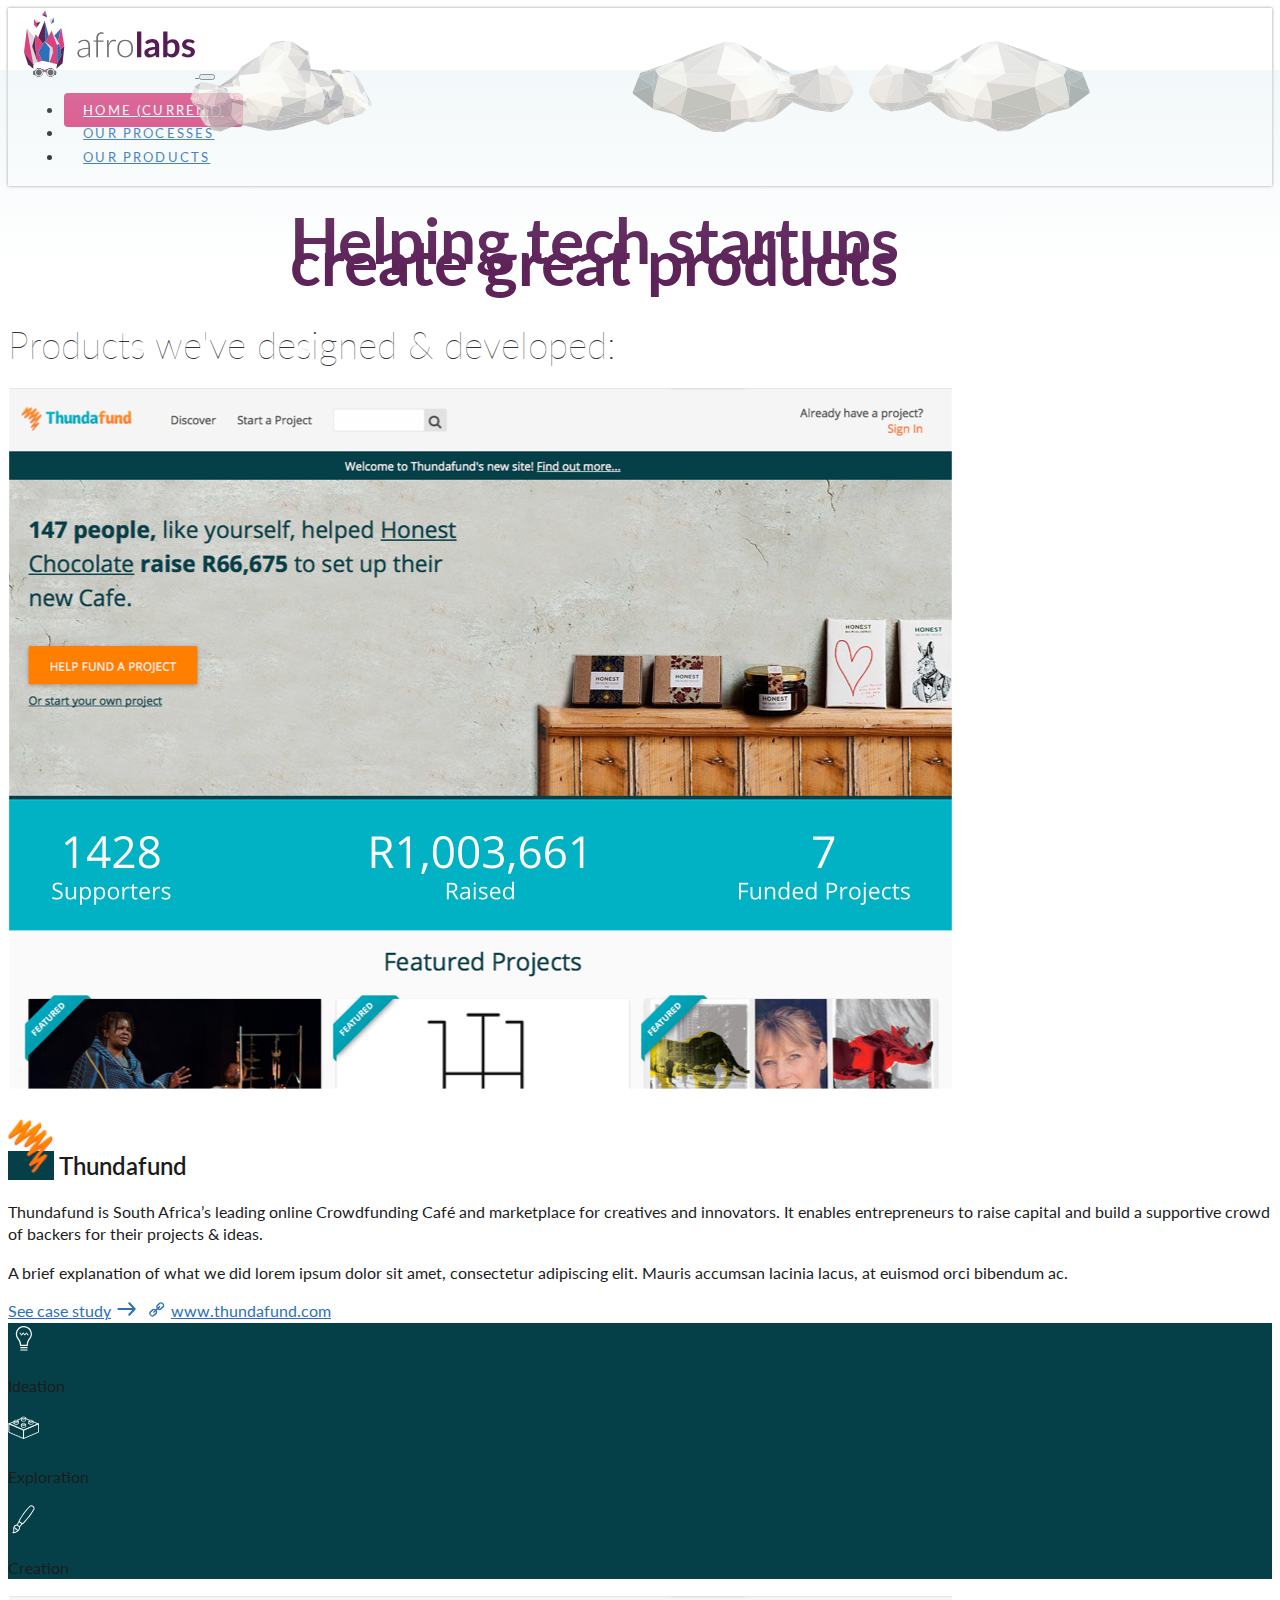
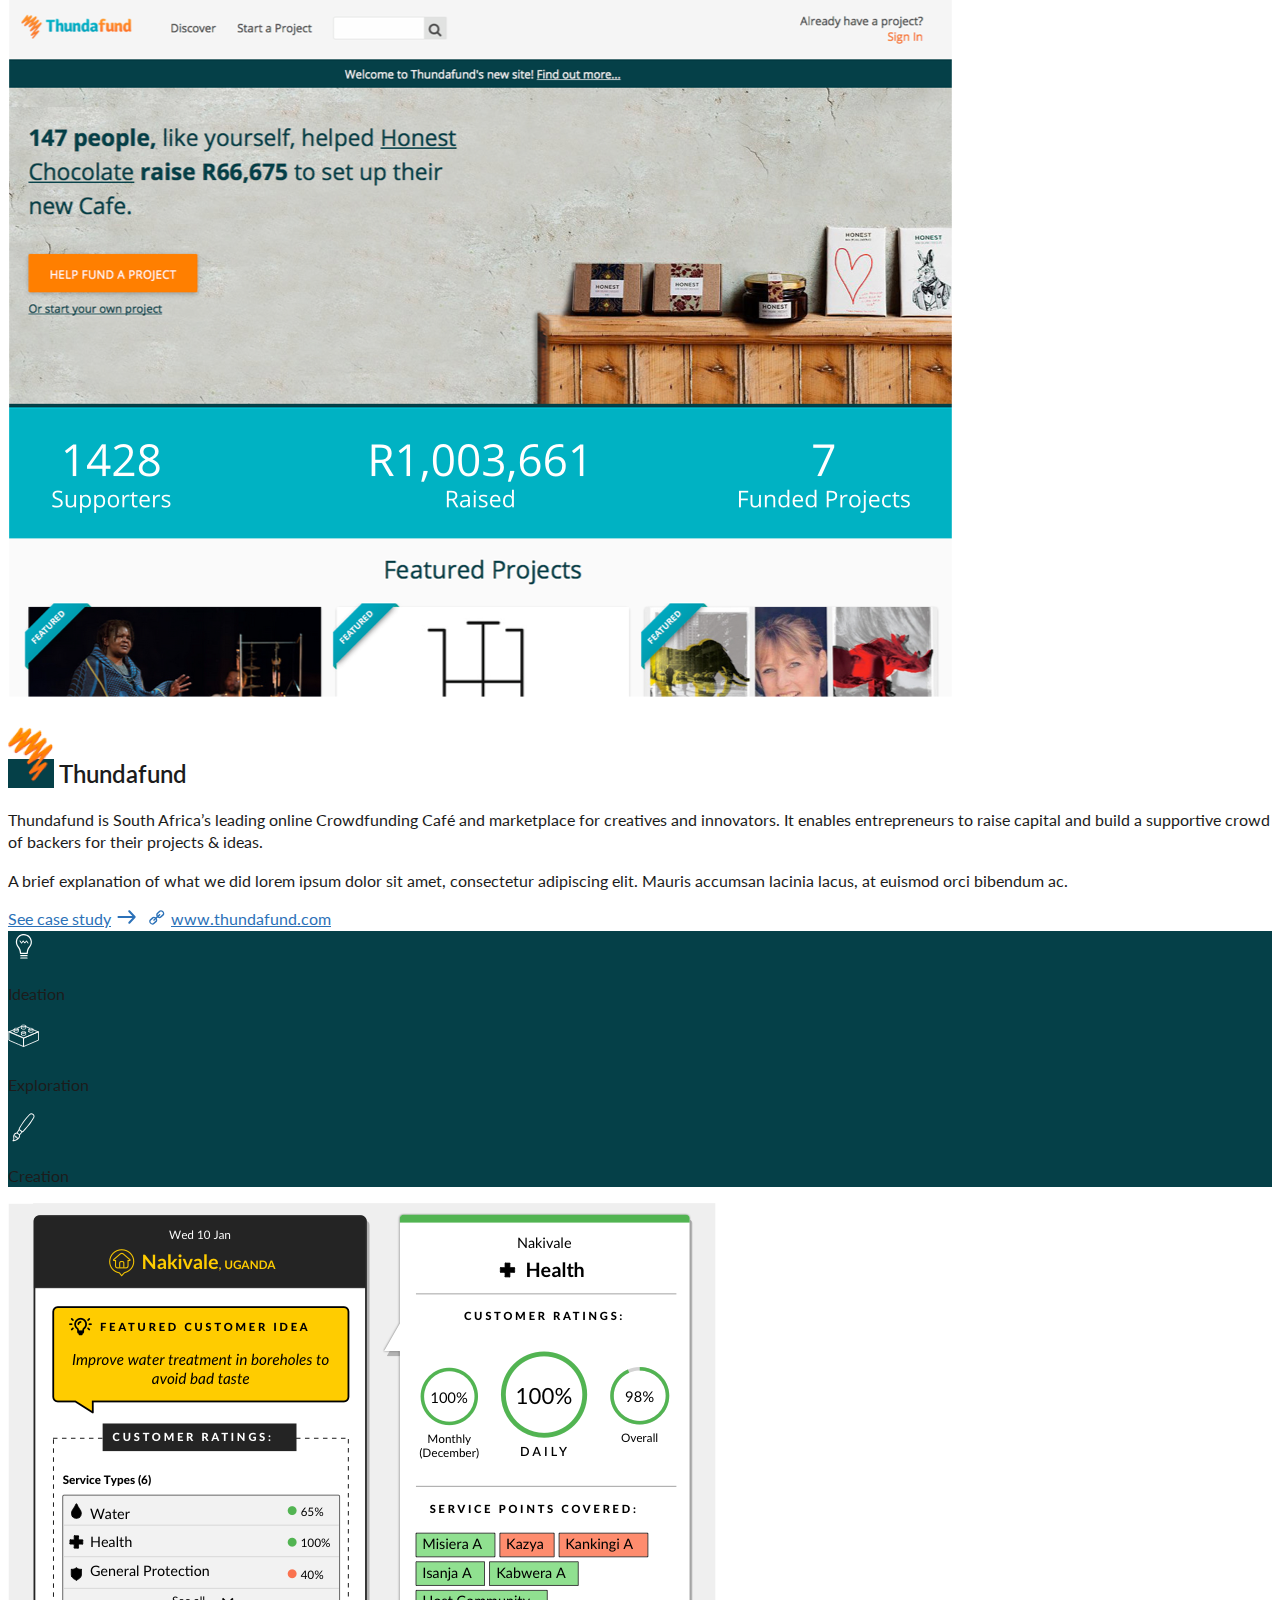
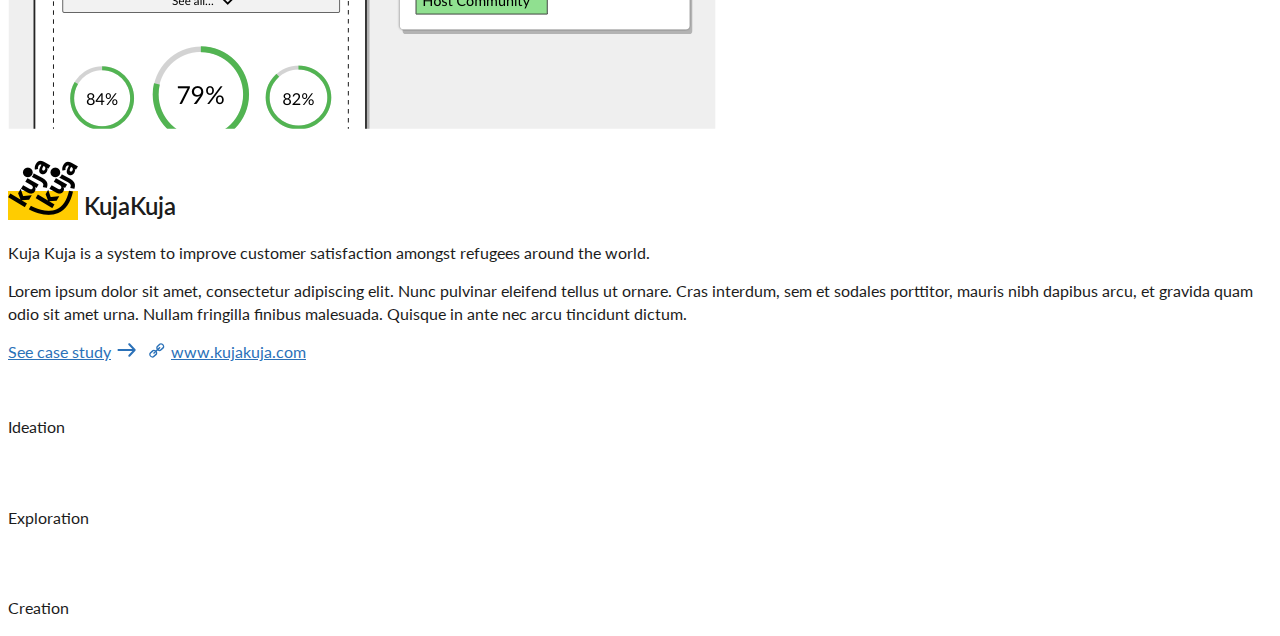
==== index.html @ 31fb71fc "A bunch of styling on the home page. Mostly setting up Product cards." ====
<!doctype html>
<html lang="en">
  <head>
    <!-- Required meta tags -->
    <meta charset="utf-8">
    <meta name="viewport" content="width=device-width, initial-scale=1, shrink-to-fit=no">
    <link rel="icon" href="favicon.ico" type="image/ico">

    <link rel="stylesheet" href="https://stackpath.bootstrapcdn.com/bootstrap/4.1.0/css/bootstrap.min.css" integrity="sha384-9gVQ4dYFwwWSjIDZnLEWnxCjeSWFphJiwGPXr1jddIhOegiu1FwO5qRGvFXOdJZ4" crossorigin="anonymous">
    <link href="https://fonts.googleapis.com/css?family=Lato:300,300i,400,400i,700,700i" rel="stylesheet">
    <link rel="stylesheet" type="text/css" href="css/core.css" />

  </head>
  <body>
    <header>
        <nav class="navbar navbar-expand-lg navbar-light">
            <a class="navbar-brand" href="#">
                <img src="images/logo.svg" alt="Afro Labs">
            </a>
            <button class="navbar-toggler" type="button" data-toggle="collapse" data-target="#navbarTogglerDemo02" aria-controls="navbarTogglerDemo02" aria-expanded="false" aria-label="Toggle navigation">
                <span class="navbar-toggler-icon"></span>
            </button>
            
            <div class="collapse navbar-collapse" id="navbarTogglerDemo02">
                <ul class="navbar-nav ml-auto">
                    <li class="nav-item active">
                        <a class="nav-link" href="#">Home <span class="sr-only">(current)</span></a>
                    </li>
                    <li class="nav-item">
                        <a class="nav-link" href="#">OUR PROCESSES</a>
                    </li>
                    <li class="nav-item">
                        <a class="nav-link" href="#">OUR PRODUCTS</a>
                    </li>                    
                </ul>
            </div>
        </nav>       
    </header>  

    <main class="h-100">
        <div class="gradient-sky">
            <div class="clouds">
                <img src="images/cloud3.svg" alt="">
                <img src="images/cloud1.svg" alt="">
                <img src="images/cloud2.svg" alt="">
            </div>
        </div>

        <div class="page-wrapper home h-100">
            <section>
                <div class="container">
                    <h1 class="text-center home-headline">Helping tech startups create great products</h1>
                    <h2 class="text-center">Products we've designed &amp; developed:</h2>
                </div>
            </section>
    
            <section class="products">
                <div class="container">
                    <div class="row">
                        <div class="col-12">
                            <div class="card card-horizontal">
                                <div class="card-header">
                                    <div class="fill">
                                        <img src="images/products/thundafund.png" alt="Thundafund">
                                    </div>
                                </div>
                                <div class="card-body">
                                    <h3 class="card-title">
                                        <span style="background-color: #054048;" class="icon d-flex align-items-center justify-content-center"><img src="images/products/thundafund-icon.png" alt=""></span>
                                        Thundafund
                                    </h3>
                                    <p class="card-text">Thundafund is South Africa’s leading online Crowdfunding Café and marketplace for creatives and innovators. It enables entrepreneurs to raise capital and build a supportive crowd of backers for their projects &amp; ideas.</p>
                                    <p>A brief explanation of what we did lorem ipsum dolor sit amet, consectetur adipiscing elit. Mauris accumsan lacinia lacus, at euismod orci bibendum ac.</p>

                                    <div class="card-footer d-flex align-self-end">
                                        <div class="card-actions d-flex justify-content-between">
                                            <a href="#">See case study<img class="right" src="images/arrow-next-blue.svg" alt=""></a>
                                            <a class="caption text-truncate" href="#"><img class="left" src="images/link-blue.svg" alt="">www.thundafund.com</a>
                                        </div>
                                        <div class="card-project-processes d-flex align-items-center justify-content-center"  style="background-color: #054048;">
                                            <div class="card-processes-item disabled">
                                                <img src="images/ideation.svg">
                                                <p class="caption">Ideation</p>
                                            </div>                                            
                                            <div class="card-processes-item">
                                                <img src="images/exploration.svg">
                                                <p class="caption">Exploration</p>
                                            </div>                                            
                                            <div class="card-processes-item">
                                                <img src="images/creation.svg">
                                                <p class="caption">Creation</p>
                                            </div>                                            
                                        </div>
                                    </div>                                    
                                </div>                               
                            </div> <!--  /card-horizontal -->
                        </div>
                    </div>
                    <div class="row">
                        <div class="col-lg-6">
                            <div class="card h-100">
                                <div class="card-header">
                                    <div class="fill">
                                        <img src="images/products/thundafund.png" alt="Thundafund">
                                    </div>
                                </div>
                                <div class="card-body">
                                    <h3 class="card-title">
                                        <span style="background-color: #054048;" class="icon d-flex align-items-center justify-content-center"><img src="images/products/thundafund-icon.png" alt=""></span>
                                        Thundafund
                                    </h3>
                                    <p class="card-text">Thundafund is South Africa’s leading online Crowdfunding Café and marketplace for creatives and innovators. It enables entrepreneurs to raise capital and build a supportive crowd of backers for their projects &amp; ideas.</p>
                                    <p>A brief explanation of what we did lorem ipsum dolor sit amet, consectetur adipiscing elit. Mauris accumsan lacinia lacus, at euismod orci bibendum ac.</p>
                                </div>
                                <div class="card-footer">
                                    <div class="card-actions d-flex justify-content-between">
                                        <a href="#">See case study<img class="right" src="images/arrow-next-blue.svg" alt=""></a>
                                        <a class="caption text-truncate" href="#"><img class="left" src="images/link-blue.svg" alt="">www.thundafund.com</a>
                                    </div>
                                    <div class="card-project-processes d-flex align-items-center justify-content-center"  style="background-color: #054048;">
                                        <div class="card-processes-item disabled">
                                            <img src="images/ideation.svg">
                                            <p class="caption">Ideation</p>
                                        </div>                                            
                                        <div class="card-processes-item">
                                            <img src="images/exploration.svg">
                                            <p class="caption">Exploration</p>
                                        </div>                                            
                                        <div class="card-processes-item">
                                            <img src="images/creation.svg">
                                            <p class="caption">Creation</p>
                                        </div>                                            
                                    </div>
                                </div>                               
                            </div>
                        </div>
        
                        <div class="col-lg-6">
                            <div class="card h-100">
                                <div class="card-header">
                                    <div class="fill">
                                        <img src="images/products/kujakuja.png" alt="KujaKuja">
                                    </div>
                                </div>
                                <div class="card-body">
                                    <h3 class="card-title">
                                        <span style="background-color: #FFCC00;" class="icon d-flex align-items-center justify-content-center"><img src="images/products/kujakuja-icon.png" alt=""></span>
                                        KujaKuja
                                    </h3>
                                    <p class="card-text">Kuja Kuja is a system to improve customer satisfaction amongst refugees around the world.</p>
                                    <p>Lorem ipsum dolor sit amet, consectetur adipiscing elit. Nunc pulvinar eleifend tellus ut ornare. Cras interdum, sem et sodales porttitor, mauris nibh dapibus arcu, et gravida quam odio sit amet urna. Nullam fringilla finibus malesuada. Quisque in ante nec arcu tincidunt dictum.</p>
                                </div>
                                <div class="card-footer">
                                    <div class="card-actions d-flex justify-content-between">
                                        <a href="#">See case study<img class="right" src="images/arrow-next-blue.svg"></a>
                                        <a class="caption text-truncate" href="#"><img class="left" src="images/link-blue.svg">www.kujakuja.com</a>
                                    </div>
                                    <div class="card-project-processes d-flex align-items-center justify-content-center">
                                        <div class="card-processes-item disabled">
                                            <img src="images/ideation.svg">
                                            <p class="caption">Ideation</p>
                                        </div>                                            
                                        <div class="card-processes-item disabled">
                                            <img src="images/exploration.svg">
                                            <p class="caption">Exploration</p>
                                        </div>                                            
                                        <div class="card-processes-item">
                                            <img src="images/creation.svg">
                                            <p class="caption">Creation</p>
                                        </div>                                            
                                    </div>
                                </div>
                            </div>
                        </div>  
                    </div>
                </div>
            </section>   
        </div> <!-- /home -->    
    </main>

    <script src="https://code.jquery.com/jquery-3.3.1.slim.min.js" integrity="sha384-q8i/X+965DzO0rT7abK41JStQIAqVgRVzpbzo5smXKp4YfRvH+8abtTE1Pi6jizo" crossorigin="anonymous"></script>
    <script src="https://cdnjs.cloudflare.com/ajax/libs/popper.js/1.14.0/umd/popper.min.js" integrity="sha384-cs/chFZiN24E4KMATLdqdvsezGxaGsi4hLGOzlXwp5UZB1LY//20VyM2taTB4QvJ" crossorigin="anonymous"></script>
    <script src="https://stackpath.bootstrapcdn.com/bootstrap/4.1.0/js/bootstrap.min.js" integrity="sha384-uefMccjFJAIv6A+rW+L4AHf99KvxDjWSu1z9VI8SKNVmz4sk7buKt/6v9KI65qnm" crossorigin="anonymous"></script>
  </body>
</html>
---- css/core.css ----
/* example of this in use: @include transition(color .3s ease); */
/* @include box-shadow(1px,1px,1px,0, #fff, true); */
body {
  font-family: Lato;
  font-weight: 400;
  font-size: 16px;
  line-height: 1.4em;
  color: #1C1C1C; }

h1 {
  color: #333333;
  font-size: 3.7em;
  font-weight: lighter; }
  h1.home-headline {
    font-weight: bold;
    font-size: 4em;
    color: #5D2359;
    margin-bottom: 3.8rem;
    max-width: 700px;
    margin-left: auto;
    margin-right: auto; }

h2 {
  color: #333333;
  font-size: 2.3em;
  font-weight: lighter; }

h3 {
  font-size: 1.5em;
  font-weight: 600; }

h4 {
  font-size: 1.25em;
  font-weight: bold; }

a {
  color: #2B71B8; }
  a.lighter-link {
    color: #40B6FF; }

.font-lightweight {
  font-weight: lighter; }

.font-bold {
  font-weight: bold; }

.btn,
a.btn,
a.btn:not([href]):not([tabindex]) {
  -webkit-border-radius: 4px;
  -moz-border-radius: 4px;
  border-radius: 4px;
  -webkit-box-shadow: 0 1px 2px 0 rgba(0, 0, 0, 0.3);
  -moz-box-shadow: 0 1px 2px 0 rgba(0, 0, 0, 0.3);
  box-shadow: 0 1px 2px 0 rgba(0, 0, 0, 0.3);
  font-size: 0.8em;
  text-transform: uppercase;
  letter-spacing: .17em;
  background-color: #DD407D;
  padding: 0.7em 1.5em;
  color: white;
  border: 0; }
  .btn:hover,
  a.btn:hover,
  a.btn:not([href]):not([tabindex]):hover {
    background-color: #D02668; }

.navbar {
  -webkit-box-shadow: 0 0 3px 0 rgba(0, 0, 0, 0.42);
  -moz-box-shadow: 0 0 3px 0 rgba(0, 0, 0, 0.42);
  box-shadow: 0 0 3px 0 rgba(0, 0, 0, 0.42);
  padding: .1rem 1rem;
  z-index: 500; }
  .navbar .navbar-nav .nav-link {
    -webkit-border-radius: 4px;
    -moz-border-radius: 4px;
    border-radius: 4px;
    font-size: 0.8em;
    text-transform: uppercase;
    letter-spacing: .17em;
    padding: 0.7em 1.5em; }
  .navbar .navbar-nav .active > .nav-link {
    background-color: #DD407D;
    color: white; }
  .navbar.navbar-light {
    background-color: white; }

.gradient-sky {
  background: rgba(209, 229, 235, 0.28);
  background: -webkit-linear-gradient(top, rgba(209, 229, 235, 0.28) 0%, rgba(255, 255, 255, 0) 100%);
  background: linear-gradient(to bottom, rgba(209, 229, 235, 0.28) 0%, rgba(255, 255, 255, 0) 100%);
  height: 200px;
  position: absolute;
  z-index: 1;
  left: 0;
  right: 0;
  top: 70px;
  text-align: center; }
  .gradient-sky .clouds {
    margin-top: -30px; }
    .gradient-sky .clouds img:first-of-type {
      opacity: 0.8;
      -ms-filter: "progid:DXImageTransform.Microsoft.Alpha(Opacity=80)";
      filter: alpha(opacity=80);
      margin-right: 20%; }
    .gradient-sky .clouds img:nth-of-type(2) {
      margin-top: -45px;
      margin-right: 10px; }
  .gradient-sky ~ main {
    padding-top: 100px; }

/* Bootstrap breakpoints:
@include media-breakpoint-up(xs) { ... }
@include media-breakpoint-up(sm) { ... }
@include media-breakpoint-up(md) { ... }
@include media-breakpoint-up(lg) { ... }
@include media-breakpoint-up(xl) { ... }

// Example usage:
@include media-breakpoint-up(sm) {
  .some-class {
    display: block;
  }
} */

/*# sourceMappingURL=core.css.map */
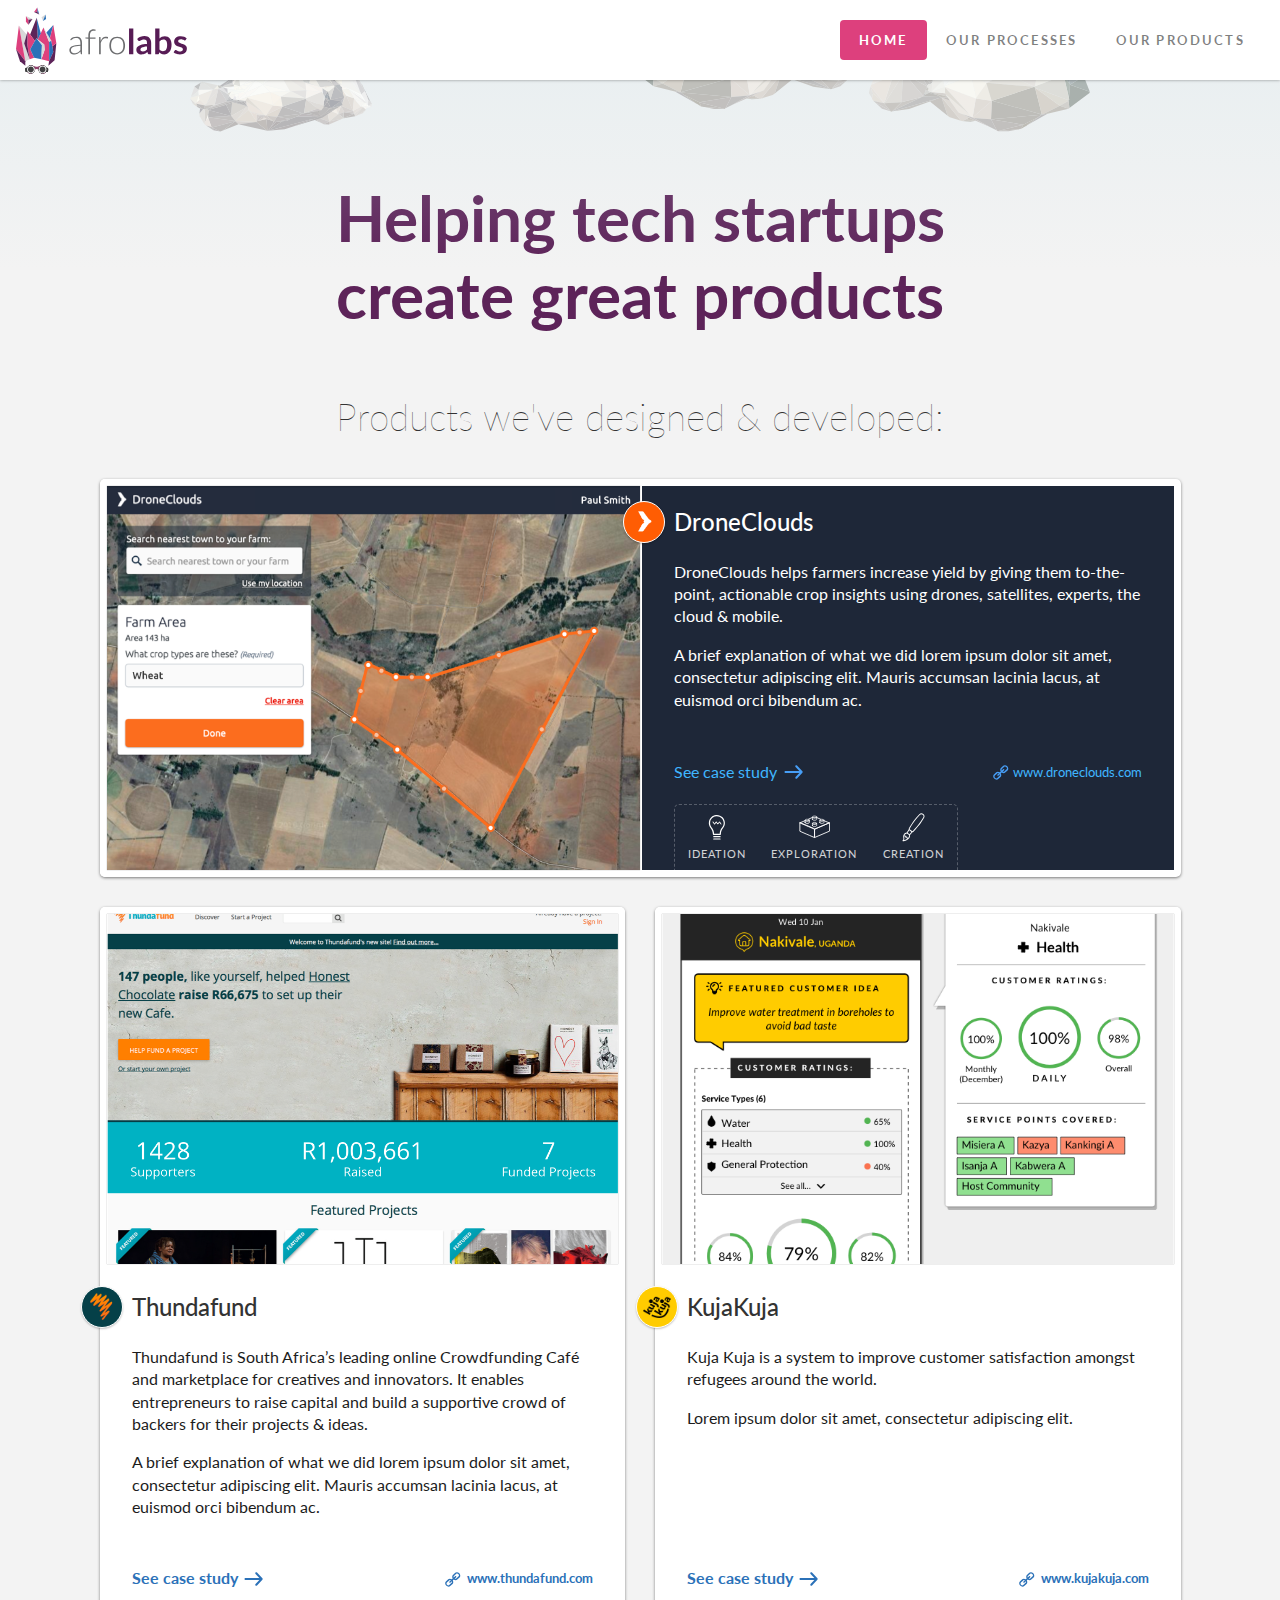
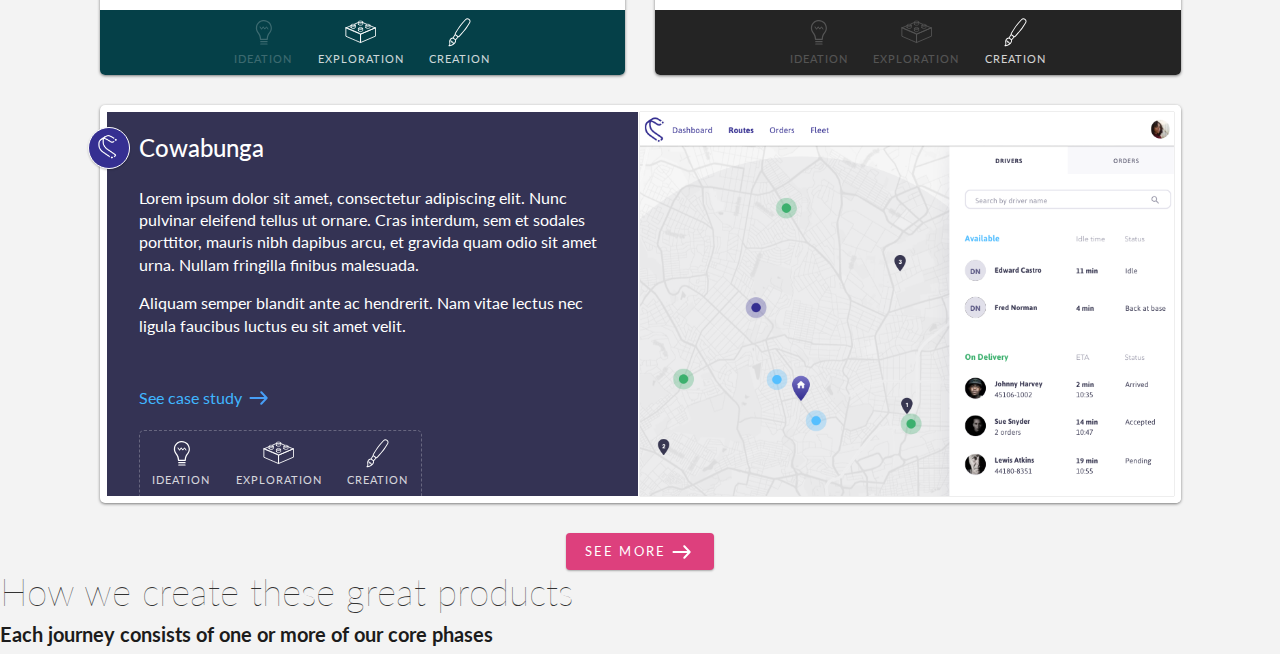
==== commit 1d355a57: "got product cards looking kiff" ====
--- a/index.html
+++ b/index.html
@@ -37,7 +37,7 @@
         </nav>       
     </header>  
 
-    <main class="h-100">
+    <main>
         <div class="gradient-sky">
             <div class="clouds">
                 <img src="images/cloud3.svg" alt="">
@@ -46,7 +46,7 @@
             </div>
         </div>
 
-        <div class="page-wrapper home h-100">
+        <div class="page-wrapper home">
             <section>
                 <div class="container">
                     <h1 class="text-center home-headline">Helping tech startups create great products</h1>
@@ -61,6 +61,50 @@
                             <div class="card card-horizontal">
                                 <div class="card-header">
                                     <div class="fill">
+                                        <img src="images/products/droneclouds.png" alt="Drone Clouds">
+                                    </div>
+                                </div>
+                                <div class="card-body" style="background-color: #1E2738">
+                                    <div class="top-bit">
+                                        <h3 class="card-title" style="color: white">
+                                            <span style="background-color: #FF5D03" class="icon d-flex align-items-center justify-content-center"><img src="images/products/droneclouds-icon.png" alt=""></span>
+                                            DroneClouds
+                                        </h3>
+                                        <div class="card-text" style="color: white">
+                                            <p>DroneClouds helps farmers increase yield by giving them to-the-point, actionable crop insights using drones, satellites, experts, the cloud &amp; mobile.</p>
+                                            <p>A brief explanation of what we did lorem ipsum dolor sit amet, consectetur adipiscing elit. Mauris accumsan lacinia lacus, at euismod orci bibendum ac.</p>  
+                                        </div> 
+                                    </div>
+
+                                    <div class="card-footer">
+                                        <div class="card-actions d-flex justify-content-between">
+                                            <a href="#" class="lighter-link case-study-link">See case study</a>
+                                            <a class="caption text-truncate lighter-link project-link" href="#">www.droneclouds.com</a>
+                                        </div>
+                                        <div class="card-project-processes d-inline-flex align-items-center">
+                                            <div class="card-processes-item">
+                                                <img src="images/ideation.svg">
+                                                <p class="caption">Ideation</p>
+                                            </div>                                            
+                                            <div class="card-processes-item">
+                                                <img src="images/exploration.svg">
+                                                <p class="caption">Exploration</p>
+                                            </div>                                            
+                                            <div class="card-processes-item">
+                                                <img src="images/creation.svg">
+                                                <p class="caption">Creation</p>
+                                            </div>                                            
+                                        </div>
+                                    </div>                                    
+                                </div>                               
+                            </div> <!--  /card-horizontal -->
+                        </div>
+                    </div>
+                    <div class="row">
+                        <div class="col-lg-6">
+                            <div class="card h-100">
+                                <div class="card-header">
+                                    <div class="fill">
                                         <img src="images/products/thundafund.png" alt="Thundafund">
                                     </div>
                                 </div>
@@ -69,48 +113,10 @@
                                         <span style="background-color: #054048;" class="icon d-flex align-items-center justify-content-center"><img src="images/products/thundafund-icon.png" alt=""></span>
                                         Thundafund
                                     </h3>
-                                    <p class="card-text">Thundafund is South Africa’s leading online Crowdfunding Café and marketplace for creatives and innovators. It enables entrepreneurs to raise capital and build a supportive crowd of backers for their projects &amp; ideas.</p>
-                                    <p>A brief explanation of what we did lorem ipsum dolor sit amet, consectetur adipiscing elit. Mauris accumsan lacinia lacus, at euismod orci bibendum ac.</p>
-
-                                    <div class="card-footer d-flex align-self-end">
-                                        <div class="card-actions d-flex justify-content-between">
-                                            <a href="#">See case study<img class="right" src="images/arrow-next-blue.svg" alt=""></a>
-                                            <a class="caption text-truncate" href="#"><img class="left" src="images/link-blue.svg" alt="">www.thundafund.com</a>
-                                        </div>
-                                        <div class="card-project-processes d-flex align-items-center justify-content-center"  style="background-color: #054048;">
-                                            <div class="card-processes-item disabled">
-                                                <img src="images/ideation.svg">
-                                                <p class="caption">Ideation</p>
-                                            </div>                                            
-                                            <div class="card-processes-item">
-                                                <img src="images/exploration.svg">
-                                                <p class="caption">Exploration</p>
-                                            </div>                                            
-                                            <div class="card-processes-item">
-                                                <img src="images/creation.svg">
-                                                <p class="caption">Creation</p>
-                                            </div>                                            
-                                        </div>
-                                    </div>                                    
-                                </div>                               
-                            </div> <!--  /card-horizontal -->
-                        </div>
-                    </div>
-                    <div class="row">
-                        <div class="col-lg-6">
-                            <div class="card h-100">
-                                <div class="card-header">
-                                    <div class="fill">
-                                        <img src="images/products/thundafund.png" alt="Thundafund">
-                                    </div>
-                                </div>
-                                <div class="card-body">
-                                    <h3 class="card-title">
-                                        <span style="background-color: #054048;" class="icon d-flex align-items-center justify-content-center"><img src="images/products/thundafund-icon.png" alt=""></span>
-                                        Thundafund
-                                    </h3>
-                                    <p class="card-text">Thundafund is South Africa’s leading online Crowdfunding Café and marketplace for creatives and innovators. It enables entrepreneurs to raise capital and build a supportive crowd of backers for their projects &amp; ideas.</p>
-                                    <p>A brief explanation of what we did lorem ipsum dolor sit amet, consectetur adipiscing elit. Mauris accumsan lacinia lacus, at euismod orci bibendum ac.</p>
+                                    <div class="card-text">
+                                        <p>Thundafund is South Africa’s leading online Crowdfunding Café and marketplace for creatives and innovators. It enables entrepreneurs to raise capital and build a supportive crowd of backers for their projects &amp; ideas.</p>
+                                        <p>A brief explanation of what we did lorem ipsum dolor sit amet, consectetur adipiscing elit. Mauris accumsan lacinia lacus, at euismod orci bibendum ac.</p>                                        
+                                    </div>
                                 </div>
                                 <div class="card-footer">
                                     <div class="card-actions d-flex justify-content-between">
@@ -147,8 +153,10 @@
                                         <span style="background-color: #FFCC00;" class="icon d-flex align-items-center justify-content-center"><img src="images/products/kujakuja-icon.png" alt=""></span>
                                         KujaKuja
                                     </h3>
-                                    <p class="card-text">Kuja Kuja is a system to improve customer satisfaction amongst refugees around the world.</p>
-                                    <p>Lorem ipsum dolor sit amet, consectetur adipiscing elit. Nunc pulvinar eleifend tellus ut ornare. Cras interdum, sem et sodales porttitor, mauris nibh dapibus arcu, et gravida quam odio sit amet urna. Nullam fringilla finibus malesuada. Quisque in ante nec arcu tincidunt dictum.</p>
+                                    <div class="card-text">
+                                        <p>Kuja Kuja is a system to improve customer satisfaction amongst refugees around the world.</p>
+                                        <p>Lorem ipsum dolor sit amet, consectetur adipiscing elit. </p>
+                                    </div>
                                 </div>
                                 <div class="card-footer">
                                     <div class="card-actions d-flex justify-content-between">
@@ -173,8 +181,65 @@
                             </div>
                         </div>  
                     </div>
+
+                    <div class="row">
+                        <div class="col-12">
+                            <div class="card card-horizontal card-horizontal-reverse">
+                                <div class="card-header">
+                                    <div class="fill">
+                                        <img src="images/products/cowabunga.png" alt="Cowabunga">
+                                    </div>
+                                </div>
+                                <div class="card-body" style="background-color: #343354">
+                                    <div class="top-bit">
+                                        <h3 class="card-title" style="color: white">
+                                            <span style="background-color: #352F91" class="icon d-flex align-items-center justify-content-center"><img src="images/products/cowabunga-icon.png" alt=""></span>
+                                            Cowabunga
+                                        </h3>
+                                        <div class="card-text" style="color: white">
+                                            <p>Lorem ipsum dolor sit amet, consectetur adipiscing elit. Nunc pulvinar eleifend tellus ut ornare. Cras interdum, sem et sodales porttitor, mauris nibh dapibus arcu, et gravida quam odio sit amet urna. Nullam fringilla finibus malesuada.</p>
+                                            <p>Aliquam semper blandit ante ac hendrerit. Nam vitae lectus nec ligula faucibus luctus eu sit amet velit.</p>  
+                                        </div> 
+                                    </div>
+
+                                    <div class="card-footer">
+                                        <div class="card-actions d-flex justify-content-between">
+                                            <a href="#" class="lighter-link case-study-link">See case study</a>
+                                        </div>
+                                        <div class="card-project-processes d-inline-flex align-items-center">
+                                            <div class="card-processes-item">
+                                                <img src="images/ideation.svg">
+                                                <p class="caption">Ideation</p>
+                                            </div>                                            
+                                            <div class="card-processes-item">
+                                                <img src="images/exploration.svg">
+                                                <p class="caption">Exploration</p>
+                                            </div>                                            
+                                            <div class="card-processes-item">
+                                                <img src="images/creation.svg">
+                                                <p class="caption">Creation</p>
+                                            </div>                                            
+                                        </div>
+                                    </div>                                    
+                                </div>                               
+                            </div> <!--  /card-horizontal -->
+                        </div>
+                    </div>
+
+                    <div class="d-flex justify-content-center">
+                        <a class="btn" href="">See more<img src="images/arrow-next-white.svg" alt=""></a>
+                    </div>
                 </div>
-            </section>   
+            </section>  
+            
+            <section>
+                <h2>How we create these great products</h2>
+                <h4>Each journey consists of one or more of our core phases</h4>
+                
+                <div class="card-group">
+                    <div class="card"></div>
+                </div>
+            </section>
         </div> <!-- /home -->    
     </main>
 
--- a/css/core.css
+++ b/css/core.css
@@ -1,11 +1,6752 @@
+/* Shouldn't need Bootstrap import once Bootstrap has been installed
+properly with a package manager. Please also remove cdns from index
+page once installed. */
+/*!
+ * Bootstrap v4.1.0 (https://getbootstrap.com/)
+ * Copyright 2011-2018 The Bootstrap Authors
+ * Copyright 2011-2018 Twitter, Inc.
+ * Licensed under MIT (https://github.com/twbs/bootstrap/blob/master/LICENSE)
+ */
+:root {
+  --blue: #007bff;
+  --indigo: #6610f2;
+  --purple: #6f42c1;
+  --pink: #e83e8c;
+  --red: #dc3545;
+  --orange: #fd7e14;
+  --yellow: #ffc107;
+  --green: #28a745;
+  --teal: #20c997;
+  --cyan: #17a2b8;
+  --white: #fff;
+  --gray: #6c757d;
+  --gray-dark: #343a40;
+  --primary: #007bff;
+  --secondary: #6c757d;
+  --success: #28a745;
+  --info: #17a2b8;
+  --warning: #ffc107;
+  --danger: #dc3545;
+  --light: #f8f9fa;
+  --dark: #343a40;
+  --breakpoint-xs: 0;
+  --breakpoint-sm: 576px;
+  --breakpoint-md: 768px;
+  --breakpoint-lg: 992px;
+  --breakpoint-xl: 1200px;
+  --font-family-sans-serif: -apple-system, BlinkMacSystemFont, "Segoe UI", Roboto, "Helvetica Neue", Arial, sans-serif, "Apple Color Emoji", "Segoe UI Emoji", "Segoe UI Symbol";
+  --font-family-monospace: SFMono-Regular, Menlo, Monaco, Consolas, "Liberation Mono", "Courier New", monospace; }
+
+*,
+*::before,
+*::after {
+  box-sizing: border-box; }
+
+html {
+  font-family: sans-serif;
+  line-height: 1.15;
+  -webkit-text-size-adjust: 100%;
+  -ms-text-size-adjust: 100%;
+  -ms-overflow-style: scrollbar;
+  -webkit-tap-highlight-color: rgba(0, 0, 0, 0); }
+
+@-ms-viewport {
+  width: device-width; }
+article, aside, dialog, figcaption, figure, footer, header, hgroup, main, nav, section {
+  display: block; }
+
+body {
+  margin: 0;
+  font-family: -apple-system, BlinkMacSystemFont, "Segoe UI", Roboto, "Helvetica Neue", Arial, sans-serif, "Apple Color Emoji", "Segoe UI Emoji", "Segoe UI Symbol";
+  font-size: 1rem;
+  font-weight: 400;
+  line-height: 1.5;
+  color: #212529;
+  text-align: left;
+  background-color: #fff; }
+
+[tabindex="-1"]:focus {
+  outline: 0 !important; }
+
+hr {
+  box-sizing: content-box;
+  height: 0;
+  overflow: visible; }
+
+h1, h2, h3, h4, h5, h6 {
+  margin-top: 0;
+  margin-bottom: 0.5rem; }
+
+p {
+  margin-top: 0;
+  margin-bottom: 1rem; }
+
+abbr[title],
+abbr[data-original-title] {
+  text-decoration: underline;
+  text-decoration: underline dotted;
+  cursor: help;
+  border-bottom: 0; }
+
+address {
+  margin-bottom: 1rem;
+  font-style: normal;
+  line-height: inherit; }
+
+ol,
+ul,
+dl {
+  margin-top: 0;
+  margin-bottom: 1rem; }
+
+ol ol,
+ul ul,
+ol ul,
+ul ol {
+  margin-bottom: 0; }
+
+dt {
+  font-weight: 700; }
+
+dd {
+  margin-bottom: .5rem;
+  margin-left: 0; }
+
+blockquote {
+  margin: 0 0 1rem; }
+
+dfn {
+  font-style: italic; }
+
+b,
+strong {
+  font-weight: bolder; }
+
+small {
+  font-size: 80%; }
+
+sub,
+sup {
+  position: relative;
+  font-size: 75%;
+  line-height: 0;
+  vertical-align: baseline; }
+
+sub {
+  bottom: -.25em; }
+
+sup {
+  top: -.5em; }
+
+a {
+  color: #007bff;
+  text-decoration: none;
+  background-color: transparent;
+  -webkit-text-decoration-skip: objects; }
+  a:hover {
+    color: #0056b3;
+    text-decoration: underline; }
+
+a:not([href]):not([tabindex]) {
+  color: inherit;
+  text-decoration: none; }
+  a:not([href]):not([tabindex]):hover, a:not([href]):not([tabindex]):focus {
+    color: inherit;
+    text-decoration: none; }
+  a:not([href]):not([tabindex]):focus {
+    outline: 0; }
+
+pre,
+code,
+kbd,
+samp {
+  font-family: monospace, monospace;
+  font-size: 1em; }
+
+pre {
+  margin-top: 0;
+  margin-bottom: 1rem;
+  overflow: auto;
+  -ms-overflow-style: scrollbar; }
+
+figure {
+  margin: 0 0 1rem; }
+
+img {
+  vertical-align: middle;
+  border-style: none; }
+
+svg:not(:root) {
+  overflow: hidden; }
+
+table {
+  border-collapse: collapse; }
+
+caption {
+  padding-top: 0.75rem;
+  padding-bottom: 0.75rem;
+  color: #6c757d;
+  text-align: left;
+  caption-side: bottom; }
+
+th {
+  text-align: inherit; }
+
+label {
+  display: inline-block;
+  margin-bottom: 0.5rem; }
+
+button {
+  border-radius: 0; }
+
+button:focus {
+  outline: 1px dotted;
+  outline: 5px auto -webkit-focus-ring-color; }
+
+input,
+button,
+select,
+optgroup,
+textarea {
+  margin: 0;
+  font-family: inherit;
+  font-size: inherit;
+  line-height: inherit; }
+
+button,
+input {
+  overflow: visible; }
+
+button,
+select {
+  text-transform: none; }
+
+button,
+html [type="button"],
+[type="reset"],
+[type="submit"] {
+  -webkit-appearance: button; }
+
+button::-moz-focus-inner,
+[type="button"]::-moz-focus-inner,
+[type="reset"]::-moz-focus-inner,
+[type="submit"]::-moz-focus-inner {
+  padding: 0;
+  border-style: none; }
+
+input[type="radio"],
+input[type="checkbox"] {
+  box-sizing: border-box;
+  padding: 0; }
+
+input[type="date"],
+input[type="time"],
+input[type="datetime-local"],
+input[type="month"] {
+  -webkit-appearance: listbox; }
+
+textarea {
+  overflow: auto;
+  resize: vertical; }
+
+fieldset {
+  min-width: 0;
+  padding: 0;
+  margin: 0;
+  border: 0; }
+
+legend {
+  display: block;
+  width: 100%;
+  max-width: 100%;
+  padding: 0;
+  margin-bottom: .5rem;
+  font-size: 1.5rem;
+  line-height: inherit;
+  color: inherit;
+  white-space: normal; }
+
+progress {
+  vertical-align: baseline; }
+
+[type="number"]::-webkit-inner-spin-button,
+[type="number"]::-webkit-outer-spin-button {
+  height: auto; }
+
+[type="search"] {
+  outline-offset: -2px;
+  -webkit-appearance: none; }
+
+[type="search"]::-webkit-search-cancel-button,
+[type="search"]::-webkit-search-decoration {
+  -webkit-appearance: none; }
+
+::-webkit-file-upload-button {
+  font: inherit;
+  -webkit-appearance: button; }
+
+output {
+  display: inline-block; }
+
+summary {
+  display: list-item;
+  cursor: pointer; }
+
+template {
+  display: none; }
+
+[hidden] {
+  display: none !important; }
+
+h1, h2, h3, h4, h5, h6,
+.h1, .h2, .h3, .h4, .h5, .h6 {
+  margin-bottom: 0.5rem;
+  font-family: inherit;
+  font-weight: 500;
+  line-height: 1.2;
+  color: inherit; }
+
+h1, .h1 {
+  font-size: 2.5rem; }
+
+h2, .h2 {
+  font-size: 2rem; }
+
+h3, .h3 {
+  font-size: 1.75rem; }
+
+h4, .h4 {
+  font-size: 1.5rem; }
+
+h5, .h5 {
+  font-size: 1.25rem; }
+
+h6, .h6 {
+  font-size: 1rem; }
+
+.lead {
+  font-size: 1.25rem;
+  font-weight: 300; }
+
+.display-1 {
+  font-size: 6rem;
+  font-weight: 300;
+  line-height: 1.2; }
+
+.display-2 {
+  font-size: 5.5rem;
+  font-weight: 300;
+  line-height: 1.2; }
+
+.display-3 {
+  font-size: 4.5rem;
+  font-weight: 300;
+  line-height: 1.2; }
+
+.display-4 {
+  font-size: 3.5rem;
+  font-weight: 300;
+  line-height: 1.2; }
+
+hr {
+  margin-top: 1rem;
+  margin-bottom: 1rem;
+  border: 0;
+  border-top: 1px solid rgba(0, 0, 0, 0.1); }
+
+small,
+.small {
+  font-size: 80%;
+  font-weight: 400; }
+
+mark,
+.mark {
+  padding: 0.2em;
+  background-color: #fcf8e3; }
+
+.list-unstyled {
+  padding-left: 0;
+  list-style: none; }
+
+.list-inline {
+  padding-left: 0;
+  list-style: none; }
+
+.list-inline-item {
+  display: inline-block; }
+  .list-inline-item:not(:last-child) {
+    margin-right: 0.5rem; }
+
+.initialism {
+  font-size: 90%;
+  text-transform: uppercase; }
+
+.blockquote {
+  margin-bottom: 1rem;
+  font-size: 1.25rem; }
+
+.blockquote-footer {
+  display: block;
+  font-size: 80%;
+  color: #6c757d; }
+  .blockquote-footer::before {
+    content: "\2014 \00A0"; }
+
+.img-fluid {
+  max-width: 100%;
+  height: auto; }
+
+.img-thumbnail {
+  padding: 0.25rem;
+  background-color: #fff;
+  border: 1px solid #dee2e6;
+  border-radius: 0.25rem;
+  max-width: 100%;
+  height: auto; }
+
+.figure {
+  display: inline-block; }
+
+.figure-img {
+  margin-bottom: 0.5rem;
+  line-height: 1; }
+
+.figure-caption {
+  font-size: 90%;
+  color: #6c757d; }
+
+code,
+kbd,
+pre,
+samp {
+  font-family: SFMono-Regular, Menlo, Monaco, Consolas, "Liberation Mono", "Courier New", monospace; }
+
+code {
+  font-size: 87.5%;
+  color: #e83e8c;
+  word-break: break-word; }
+  a > code {
+    color: inherit; }
+
+kbd {
+  padding: 0.2rem 0.4rem;
+  font-size: 87.5%;
+  color: #fff;
+  background-color: #212529;
+  border-radius: 0.2rem; }
+  kbd kbd {
+    padding: 0;
+    font-size: 100%;
+    font-weight: 700; }
+
+pre {
+  display: block;
+  font-size: 87.5%;
+  color: #212529; }
+  pre code {
+    font-size: inherit;
+    color: inherit;
+    word-break: normal; }
+
+.pre-scrollable {
+  max-height: 340px;
+  overflow-y: scroll; }
+
+.container {
+  width: 100%;
+  padding-right: 15px;
+  padding-left: 15px;
+  margin-right: auto;
+  margin-left: auto; }
+  @media (min-width: 576px) {
+    .container {
+      max-width: 540px; } }
+  @media (min-width: 768px) {
+    .container {
+      max-width: 720px; } }
+  @media (min-width: 992px) {
+    .container {
+      max-width: 960px; } }
+  @media (min-width: 1200px) {
+    .container {
+      max-width: 1140px; } }
+
+.container-fluid {
+  width: 100%;
+  padding-right: 15px;
+  padding-left: 15px;
+  margin-right: auto;
+  margin-left: auto; }
+
+.row {
+  display: flex;
+  flex-wrap: wrap;
+  margin-right: -15px;
+  margin-left: -15px; }
+
+.no-gutters {
+  margin-right: 0;
+  margin-left: 0; }
+  .no-gutters > .col,
+  .no-gutters > [class*="col-"] {
+    padding-right: 0;
+    padding-left: 0; }
+
+.col-1, .col-2, .col-3, .col-4, .col-5, .col-6, .col-7, .col-8, .col-9, .col-10, .col-11, .col-12, .col,
+.col-auto, .col-sm-1, .col-sm-2, .col-sm-3, .col-sm-4, .col-sm-5, .col-sm-6, .col-sm-7, .col-sm-8, .col-sm-9, .col-sm-10, .col-sm-11, .col-sm-12, .col-sm,
+.col-sm-auto, .col-md-1, .col-md-2, .col-md-3, .col-md-4, .col-md-5, .col-md-6, .col-md-7, .col-md-8, .col-md-9, .col-md-10, .col-md-11, .col-md-12, .col-md,
+.col-md-auto, .col-lg-1, .col-lg-2, .col-lg-3, .col-lg-4, .col-lg-5, .col-lg-6, .col-lg-7, .col-lg-8, .col-lg-9, .col-lg-10, .col-lg-11, .col-lg-12, .col-lg,
+.col-lg-auto, .col-xl-1, .col-xl-2, .col-xl-3, .col-xl-4, .col-xl-5, .col-xl-6, .col-xl-7, .col-xl-8, .col-xl-9, .col-xl-10, .col-xl-11, .col-xl-12, .col-xl,
+.col-xl-auto {
+  position: relative;
+  width: 100%;
+  min-height: 1px;
+  padding-right: 15px;
+  padding-left: 15px; }
+
+.col {
+  flex-basis: 0;
+  flex-grow: 1;
+  max-width: 100%; }
+
+.col-auto {
+  flex: 0 0 auto;
+  width: auto;
+  max-width: none; }
+
+.col-1 {
+  flex: 0 0 8.3333333333%;
+  max-width: 8.3333333333%; }
+
+.col-2 {
+  flex: 0 0 16.6666666667%;
+  max-width: 16.6666666667%; }
+
+.col-3 {
+  flex: 0 0 25%;
+  max-width: 25%; }
+
+.col-4 {
+  flex: 0 0 33.3333333333%;
+  max-width: 33.3333333333%; }
+
+.col-5 {
+  flex: 0 0 41.6666666667%;
+  max-width: 41.6666666667%; }
+
+.col-6 {
+  flex: 0 0 50%;
+  max-width: 50%; }
+
+.col-7 {
+  flex: 0 0 58.3333333333%;
+  max-width: 58.3333333333%; }
+
+.col-8 {
+  flex: 0 0 66.6666666667%;
+  max-width: 66.6666666667%; }
+
+.col-9 {
+  flex: 0 0 75%;
+  max-width: 75%; }
+
+.col-10 {
+  flex: 0 0 83.3333333333%;
+  max-width: 83.3333333333%; }
+
+.col-11 {
+  flex: 0 0 91.6666666667%;
+  max-width: 91.6666666667%; }
+
+.col-12 {
+  flex: 0 0 100%;
+  max-width: 100%; }
+
+.order-first {
+  order: -1; }
+
+.order-last {
+  order: 13; }
+
+.order-0 {
+  order: 0; }
+
+.order-1 {
+  order: 1; }
+
+.order-2 {
+  order: 2; }
+
+.order-3 {
+  order: 3; }
+
+.order-4 {
+  order: 4; }
+
+.order-5 {
+  order: 5; }
+
+.order-6 {
+  order: 6; }
+
+.order-7 {
+  order: 7; }
+
+.order-8 {
+  order: 8; }
+
+.order-9 {
+  order: 9; }
+
+.order-10 {
+  order: 10; }
+
+.order-11 {
+  order: 11; }
+
+.order-12 {
+  order: 12; }
+
+.offset-1 {
+  margin-left: 8.3333333333%; }
+
+.offset-2 {
+  margin-left: 16.6666666667%; }
+
+.offset-3 {
+  margin-left: 25%; }
+
+.offset-4 {
+  margin-left: 33.3333333333%; }
+
+.offset-5 {
+  margin-left: 41.6666666667%; }
+
+.offset-6 {
+  margin-left: 50%; }
+
+.offset-7 {
+  margin-left: 58.3333333333%; }
+
+.offset-8 {
+  margin-left: 66.6666666667%; }
+
+.offset-9 {
+  margin-left: 75%; }
+
+.offset-10 {
+  margin-left: 83.3333333333%; }
+
+.offset-11 {
+  margin-left: 91.6666666667%; }
+
+@media (min-width: 576px) {
+  .col-sm {
+    flex-basis: 0;
+    flex-grow: 1;
+    max-width: 100%; }
+
+  .col-sm-auto {
+    flex: 0 0 auto;
+    width: auto;
+    max-width: none; }
+
+  .col-sm-1 {
+    flex: 0 0 8.3333333333%;
+    max-width: 8.3333333333%; }
+
+  .col-sm-2 {
+    flex: 0 0 16.6666666667%;
+    max-width: 16.6666666667%; }
+
+  .col-sm-3 {
+    flex: 0 0 25%;
+    max-width: 25%; }
+
+  .col-sm-4 {
+    flex: 0 0 33.3333333333%;
+    max-width: 33.3333333333%; }
+
+  .col-sm-5 {
+    flex: 0 0 41.6666666667%;
+    max-width: 41.6666666667%; }
+
+  .col-sm-6 {
+    flex: 0 0 50%;
+    max-width: 50%; }
+
+  .col-sm-7 {
+    flex: 0 0 58.3333333333%;
+    max-width: 58.3333333333%; }
+
+  .col-sm-8 {
+    flex: 0 0 66.6666666667%;
+    max-width: 66.6666666667%; }
+
+  .col-sm-9 {
+    flex: 0 0 75%;
+    max-width: 75%; }
+
+  .col-sm-10 {
+    flex: 0 0 83.3333333333%;
+    max-width: 83.3333333333%; }
+
+  .col-sm-11 {
+    flex: 0 0 91.6666666667%;
+    max-width: 91.6666666667%; }
+
+  .col-sm-12 {
+    flex: 0 0 100%;
+    max-width: 100%; }
+
+  .order-sm-first {
+    order: -1; }
+
+  .order-sm-last {
+    order: 13; }
+
+  .order-sm-0 {
+    order: 0; }
+
+  .order-sm-1 {
+    order: 1; }
+
+  .order-sm-2 {
+    order: 2; }
+
+  .order-sm-3 {
+    order: 3; }
+
+  .order-sm-4 {
+    order: 4; }
+
+  .order-sm-5 {
+    order: 5; }
+
+  .order-sm-6 {
+    order: 6; }
+
+  .order-sm-7 {
+    order: 7; }
+
+  .order-sm-8 {
+    order: 8; }
+
+  .order-sm-9 {
+    order: 9; }
+
+  .order-sm-10 {
+    order: 10; }
+
+  .order-sm-11 {
+    order: 11; }
+
+  .order-sm-12 {
+    order: 12; }
+
+  .offset-sm-0 {
+    margin-left: 0; }
+
+  .offset-sm-1 {
+    margin-left: 8.3333333333%; }
+
+  .offset-sm-2 {
+    margin-left: 16.6666666667%; }
+
+  .offset-sm-3 {
+    margin-left: 25%; }
+
+  .offset-sm-4 {
+    margin-left: 33.3333333333%; }
+
+  .offset-sm-5 {
+    margin-left: 41.6666666667%; }
+
+  .offset-sm-6 {
+    margin-left: 50%; }
+
+  .offset-sm-7 {
+    margin-left: 58.3333333333%; }
+
+  .offset-sm-8 {
+    margin-left: 66.6666666667%; }
+
+  .offset-sm-9 {
+    margin-left: 75%; }
+
+  .offset-sm-10 {
+    margin-left: 83.3333333333%; }
+
+  .offset-sm-11 {
+    margin-left: 91.6666666667%; } }
+@media (min-width: 768px) {
+  .col-md {
+    flex-basis: 0;
+    flex-grow: 1;
+    max-width: 100%; }
+
+  .col-md-auto {
+    flex: 0 0 auto;
+    width: auto;
+    max-width: none; }
+
+  .col-md-1 {
+    flex: 0 0 8.3333333333%;
+    max-width: 8.3333333333%; }
+
+  .col-md-2 {
+    flex: 0 0 16.6666666667%;
+    max-width: 16.6666666667%; }
+
+  .col-md-3 {
+    flex: 0 0 25%;
+    max-width: 25%; }
+
+  .col-md-4 {
+    flex: 0 0 33.3333333333%;
+    max-width: 33.3333333333%; }
+
+  .col-md-5 {
+    flex: 0 0 41.6666666667%;
+    max-width: 41.6666666667%; }
+
+  .col-md-6 {
+    flex: 0 0 50%;
+    max-width: 50%; }
+
+  .col-md-7 {
+    flex: 0 0 58.3333333333%;
+    max-width: 58.3333333333%; }
+
+  .col-md-8 {
+    flex: 0 0 66.6666666667%;
+    max-width: 66.6666666667%; }
+
+  .col-md-9 {
+    flex: 0 0 75%;
+    max-width: 75%; }
+
+  .col-md-10 {
+    flex: 0 0 83.3333333333%;
+    max-width: 83.3333333333%; }
+
+  .col-md-11 {
+    flex: 0 0 91.6666666667%;
+    max-width: 91.6666666667%; }
+
+  .col-md-12 {
+    flex: 0 0 100%;
+    max-width: 100%; }
+
+  .order-md-first {
+    order: -1; }
+
+  .order-md-last {
+    order: 13; }
+
+  .order-md-0 {
+    order: 0; }
+
+  .order-md-1 {
+    order: 1; }
+
+  .order-md-2 {
+    order: 2; }
+
+  .order-md-3 {
+    order: 3; }
+
+  .order-md-4 {
+    order: 4; }
+
+  .order-md-5 {
+    order: 5; }
+
+  .order-md-6 {
+    order: 6; }
+
+  .order-md-7 {
+    order: 7; }
+
+  .order-md-8 {
+    order: 8; }
+
+  .order-md-9 {
+    order: 9; }
+
+  .order-md-10 {
+    order: 10; }
+
+  .order-md-11 {
+    order: 11; }
+
+  .order-md-12 {
+    order: 12; }
+
+  .offset-md-0 {
+    margin-left: 0; }
+
+  .offset-md-1 {
+    margin-left: 8.3333333333%; }
+
+  .offset-md-2 {
+    margin-left: 16.6666666667%; }
+
+  .offset-md-3 {
+    margin-left: 25%; }
+
+  .offset-md-4 {
+    margin-left: 33.3333333333%; }
+
+  .offset-md-5 {
+    margin-left: 41.6666666667%; }
+
+  .offset-md-6 {
+    margin-left: 50%; }
+
+  .offset-md-7 {
+    margin-left: 58.3333333333%; }
+
+  .offset-md-8 {
+    margin-left: 66.6666666667%; }
+
+  .offset-md-9 {
+    margin-left: 75%; }
+
+  .offset-md-10 {
+    margin-left: 83.3333333333%; }
+
+  .offset-md-11 {
+    margin-left: 91.6666666667%; } }
+@media (min-width: 992px) {
+  .col-lg {
+    flex-basis: 0;
+    flex-grow: 1;
+    max-width: 100%; }
+
+  .col-lg-auto {
+    flex: 0 0 auto;
+    width: auto;
+    max-width: none; }
+
+  .col-lg-1 {
+    flex: 0 0 8.3333333333%;
+    max-width: 8.3333333333%; }
+
+  .col-lg-2 {
+    flex: 0 0 16.6666666667%;
+    max-width: 16.6666666667%; }
+
+  .col-lg-3 {
+    flex: 0 0 25%;
+    max-width: 25%; }
+
+  .col-lg-4 {
+    flex: 0 0 33.3333333333%;
+    max-width: 33.3333333333%; }
+
+  .col-lg-5 {
+    flex: 0 0 41.6666666667%;
+    max-width: 41.6666666667%; }
+
+  .col-lg-6 {
+    flex: 0 0 50%;
+    max-width: 50%; }
+
+  .col-lg-7 {
+    flex: 0 0 58.3333333333%;
+    max-width: 58.3333333333%; }
+
+  .col-lg-8 {
+    flex: 0 0 66.6666666667%;
+    max-width: 66.6666666667%; }
+
+  .col-lg-9 {
+    flex: 0 0 75%;
+    max-width: 75%; }
+
+  .col-lg-10 {
+    flex: 0 0 83.3333333333%;
+    max-width: 83.3333333333%; }
+
+  .col-lg-11 {
+    flex: 0 0 91.6666666667%;
+    max-width: 91.6666666667%; }
+
+  .col-lg-12 {
+    flex: 0 0 100%;
+    max-width: 100%; }
+
+  .order-lg-first {
+    order: -1; }
+
+  .order-lg-last {
+    order: 13; }
+
+  .order-lg-0 {
+    order: 0; }
+
+  .order-lg-1 {
+    order: 1; }
+
+  .order-lg-2 {
+    order: 2; }
+
+  .order-lg-3 {
+    order: 3; }
+
+  .order-lg-4 {
+    order: 4; }
+
+  .order-lg-5 {
+    order: 5; }
+
+  .order-lg-6 {
+    order: 6; }
+
+  .order-lg-7 {
+    order: 7; }
+
+  .order-lg-8 {
+    order: 8; }
+
+  .order-lg-9 {
+    order: 9; }
+
+  .order-lg-10 {
+    order: 10; }
+
+  .order-lg-11 {
+    order: 11; }
+
+  .order-lg-12 {
+    order: 12; }
+
+  .offset-lg-0 {
+    margin-left: 0; }
+
+  .offset-lg-1 {
+    margin-left: 8.3333333333%; }
+
+  .offset-lg-2 {
+    margin-left: 16.6666666667%; }
+
+  .offset-lg-3 {
+    margin-left: 25%; }
+
+  .offset-lg-4 {
+    margin-left: 33.3333333333%; }
+
+  .offset-lg-5 {
+    margin-left: 41.6666666667%; }
+
+  .offset-lg-6 {
+    margin-left: 50%; }
+
+  .offset-lg-7 {
+    margin-left: 58.3333333333%; }
+
+  .offset-lg-8 {
+    margin-left: 66.6666666667%; }
+
+  .offset-lg-9 {
+    margin-left: 75%; }
+
+  .offset-lg-10 {
+    margin-left: 83.3333333333%; }
+
+  .offset-lg-11 {
+    margin-left: 91.6666666667%; } }
+@media (min-width: 1200px) {
+  .col-xl {
+    flex-basis: 0;
+    flex-grow: 1;
+    max-width: 100%; }
+
+  .col-xl-auto {
+    flex: 0 0 auto;
+    width: auto;
+    max-width: none; }
+
+  .col-xl-1 {
+    flex: 0 0 8.3333333333%;
+    max-width: 8.3333333333%; }
+
+  .col-xl-2 {
+    flex: 0 0 16.6666666667%;
+    max-width: 16.6666666667%; }
+
+  .col-xl-3 {
+    flex: 0 0 25%;
+    max-width: 25%; }
+
+  .col-xl-4 {
+    flex: 0 0 33.3333333333%;
+    max-width: 33.3333333333%; }
+
+  .col-xl-5 {
+    flex: 0 0 41.6666666667%;
+    max-width: 41.6666666667%; }
+
+  .col-xl-6 {
+    flex: 0 0 50%;
+    max-width: 50%; }
+
+  .col-xl-7 {
+    flex: 0 0 58.3333333333%;
+    max-width: 58.3333333333%; }
+
+  .col-xl-8 {
+    flex: 0 0 66.6666666667%;
+    max-width: 66.6666666667%; }
+
+  .col-xl-9 {
+    flex: 0 0 75%;
+    max-width: 75%; }
+
+  .col-xl-10 {
+    flex: 0 0 83.3333333333%;
+    max-width: 83.3333333333%; }
+
+  .col-xl-11 {
+    flex: 0 0 91.6666666667%;
+    max-width: 91.6666666667%; }
+
+  .col-xl-12 {
+    flex: 0 0 100%;
+    max-width: 100%; }
+
+  .order-xl-first {
+    order: -1; }
+
+  .order-xl-last {
+    order: 13; }
+
+  .order-xl-0 {
+    order: 0; }
+
+  .order-xl-1 {
+    order: 1; }
+
+  .order-xl-2 {
+    order: 2; }
+
+  .order-xl-3 {
+    order: 3; }
+
+  .order-xl-4 {
+    order: 4; }
+
+  .order-xl-5 {
+    order: 5; }
+
+  .order-xl-6 {
+    order: 6; }
+
+  .order-xl-7 {
+    order: 7; }
+
+  .order-xl-8 {
+    order: 8; }
+
+  .order-xl-9 {
+    order: 9; }
+
+  .order-xl-10 {
+    order: 10; }
+
+  .order-xl-11 {
+    order: 11; }
+
+  .order-xl-12 {
+    order: 12; }
+
+  .offset-xl-0 {
+    margin-left: 0; }
+
+  .offset-xl-1 {
+    margin-left: 8.3333333333%; }
+
+  .offset-xl-2 {
+    margin-left: 16.6666666667%; }
+
+  .offset-xl-3 {
+    margin-left: 25%; }
+
+  .offset-xl-4 {
+    margin-left: 33.3333333333%; }
+
+  .offset-xl-5 {
+    margin-left: 41.6666666667%; }
+
+  .offset-xl-6 {
+    margin-left: 50%; }
+
+  .offset-xl-7 {
+    margin-left: 58.3333333333%; }
+
+  .offset-xl-8 {
+    margin-left: 66.6666666667%; }
+
+  .offset-xl-9 {
+    margin-left: 75%; }
+
+  .offset-xl-10 {
+    margin-left: 83.3333333333%; }
+
+  .offset-xl-11 {
+    margin-left: 91.6666666667%; } }
+.table {
+  width: 100%;
+  max-width: 100%;
+  margin-bottom: 1rem;
+  background-color: transparent; }
+  .table th,
+  .table td {
+    padding: 0.75rem;
+    vertical-align: top;
+    border-top: 1px solid #dee2e6; }
+  .table thead th {
+    vertical-align: bottom;
+    border-bottom: 2px solid #dee2e6; }
+  .table tbody + tbody {
+    border-top: 2px solid #dee2e6; }
+  .table .table {
+    background-color: #fff; }
+
+.table-sm th,
+.table-sm td {
+  padding: 0.3rem; }
+
+.table-bordered {
+  border: 1px solid #dee2e6; }
+  .table-bordered th,
+  .table-bordered td {
+    border: 1px solid #dee2e6; }
+  .table-bordered thead th,
+  .table-bordered thead td {
+    border-bottom-width: 2px; }
+
+.table-borderless th,
+.table-borderless td,
+.table-borderless thead th,
+.table-borderless tbody + tbody {
+  border: 0; }
+
+.table-striped tbody tr:nth-of-type(odd) {
+  background-color: rgba(0, 0, 0, 0.05); }
+
+.table-hover tbody tr:hover {
+  background-color: rgba(0, 0, 0, 0.075); }
+
+.table-primary,
+.table-primary > th,
+.table-primary > td {
+  background-color: #b8daff; }
+
+.table-hover .table-primary:hover {
+  background-color: #9fcdff; }
+  .table-hover .table-primary:hover > td,
+  .table-hover .table-primary:hover > th {
+    background-color: #9fcdff; }
+
+.table-secondary,
+.table-secondary > th,
+.table-secondary > td {
+  background-color: #d6d8db; }
+
+.table-hover .table-secondary:hover {
+  background-color: #c8cbcf; }
+  .table-hover .table-secondary:hover > td,
+  .table-hover .table-secondary:hover > th {
+    background-color: #c8cbcf; }
+
+.table-success,
+.table-success > th,
+.table-success > td {
+  background-color: #c3e6cb; }
+
+.table-hover .table-success:hover {
+  background-color: #b1dfbb; }
+  .table-hover .table-success:hover > td,
+  .table-hover .table-success:hover > th {
+    background-color: #b1dfbb; }
+
+.table-info,
+.table-info > th,
+.table-info > td {
+  background-color: #bee5eb; }
+
+.table-hover .table-info:hover {
+  background-color: #abdde5; }
+  .table-hover .table-info:hover > td,
+  .table-hover .table-info:hover > th {
+    background-color: #abdde5; }
+
+.table-warning,
+.table-warning > th,
+.table-warning > td {
+  background-color: #ffeeba; }
+
+.table-hover .table-warning:hover {
+  background-color: #ffe8a1; }
+  .table-hover .table-warning:hover > td,
+  .table-hover .table-warning:hover > th {
+    background-color: #ffe8a1; }
+
+.table-danger,
+.table-danger > th,
+.table-danger > td {
+  background-color: #f5c6cb; }
+
+.table-hover .table-danger:hover {
+  background-color: #f1b0b7; }
+  .table-hover .table-danger:hover > td,
+  .table-hover .table-danger:hover > th {
+    background-color: #f1b0b7; }
+
+.table-light,
+.table-light > th,
+.table-light > td {
+  background-color: #fdfdfe; }
+
+.table-hover .table-light:hover {
+  background-color: #ececf6; }
+  .table-hover .table-light:hover > td,
+  .table-hover .table-light:hover > th {
+    background-color: #ececf6; }
+
+.table-dark,
+.table-dark > th,
+.table-dark > td {
+  background-color: #c6c8ca; }
+
+.table-hover .table-dark:hover {
+  background-color: #b9bbbe; }
+  .table-hover .table-dark:hover > td,
+  .table-hover .table-dark:hover > th {
+    background-color: #b9bbbe; }
+
+.table-active,
+.table-active > th,
+.table-active > td {
+  background-color: rgba(0, 0, 0, 0.075); }
+
+.table-hover .table-active:hover {
+  background-color: rgba(0, 0, 0, 0.075); }
+  .table-hover .table-active:hover > td,
+  .table-hover .table-active:hover > th {
+    background-color: rgba(0, 0, 0, 0.075); }
+
+.table .thead-dark th {
+  color: #fff;
+  background-color: #212529;
+  border-color: #32383e; }
+.table .thead-light th {
+  color: #495057;
+  background-color: #e9ecef;
+  border-color: #dee2e6; }
+
+.table-dark {
+  color: #fff;
+  background-color: #212529; }
+  .table-dark th,
+  .table-dark td,
+  .table-dark thead th {
+    border-color: #32383e; }
+  .table-dark.table-bordered {
+    border: 0; }
+  .table-dark.table-striped tbody tr:nth-of-type(odd) {
+    background-color: rgba(255, 255, 255, 0.05); }
+  .table-dark.table-hover tbody tr:hover {
+    background-color: rgba(255, 255, 255, 0.075); }
+
+@media (max-width: 575.98px) {
+  .table-responsive-sm {
+    display: block;
+    width: 100%;
+    overflow-x: auto;
+    -webkit-overflow-scrolling: touch;
+    -ms-overflow-style: -ms-autohiding-scrollbar; }
+    .table-responsive-sm > .table-bordered {
+      border: 0; } }
+@media (max-width: 767.98px) {
+  .table-responsive-md {
+    display: block;
+    width: 100%;
+    overflow-x: auto;
+    -webkit-overflow-scrolling: touch;
+    -ms-overflow-style: -ms-autohiding-scrollbar; }
+    .table-responsive-md > .table-bordered {
+      border: 0; } }
+@media (max-width: 991.98px) {
+  .table-responsive-lg {
+    display: block;
+    width: 100%;
+    overflow-x: auto;
+    -webkit-overflow-scrolling: touch;
+    -ms-overflow-style: -ms-autohiding-scrollbar; }
+    .table-responsive-lg > .table-bordered {
+      border: 0; } }
+@media (max-width: 1199.98px) {
+  .table-responsive-xl {
+    display: block;
+    width: 100%;
+    overflow-x: auto;
+    -webkit-overflow-scrolling: touch;
+    -ms-overflow-style: -ms-autohiding-scrollbar; }
+    .table-responsive-xl > .table-bordered {
+      border: 0; } }
+.table-responsive {
+  display: block;
+  width: 100%;
+  overflow-x: auto;
+  -webkit-overflow-scrolling: touch;
+  -ms-overflow-style: -ms-autohiding-scrollbar; }
+  .table-responsive > .table-bordered {
+    border: 0; }
+
+.form-control {
+  display: block;
+  width: 100%;
+  padding: 0.375rem 0.75rem;
+  font-size: 1rem;
+  line-height: 1.5;
+  color: #495057;
+  background-color: #fff;
+  background-clip: padding-box;
+  border: 1px solid #ced4da;
+  border-radius: 0.25rem;
+  transition: border-color 0.15s ease-in-out, box-shadow 0.15s ease-in-out; }
+  @media screen and (prefers-reduced-motion: reduce) {
+    .form-control {
+      transition: none; } }
+  .form-control::-ms-expand {
+    background-color: transparent;
+    border: 0; }
+  .form-control:focus {
+    color: #495057;
+    background-color: #fff;
+    border-color: #80bdff;
+    outline: 0;
+    box-shadow: 0 0 0 0.2rem rgba(0, 123, 255, 0.25); }
+  .form-control::placeholder {
+    color: #6c757d;
+    opacity: 1; }
+  .form-control:disabled, .form-control[readonly] {
+    background-color: #e9ecef;
+    opacity: 1; }
+
+select.form-control:not([size]):not([multiple]) {
+  height: calc(2.25rem + 2px); }
+select.form-control:focus::-ms-value {
+  color: #495057;
+  background-color: #fff; }
+
+.form-control-file,
+.form-control-range {
+  display: block;
+  width: 100%; }
+
+.col-form-label {
+  padding-top: calc(0.375rem + 1px);
+  padding-bottom: calc(0.375rem + 1px);
+  margin-bottom: 0;
+  font-size: inherit;
+  line-height: 1.5; }
+
+.col-form-label-lg {
+  padding-top: calc(0.5rem + 1px);
+  padding-bottom: calc(0.5rem + 1px);
+  font-size: 1.25rem;
+  line-height: 1.5; }
+
+.col-form-label-sm {
+  padding-top: calc(0.25rem + 1px);
+  padding-bottom: calc(0.25rem + 1px);
+  font-size: 0.875rem;
+  line-height: 1.5; }
+
+.form-control-plaintext {
+  display: block;
+  width: 100%;
+  padding-top: 0.375rem;
+  padding-bottom: 0.375rem;
+  margin-bottom: 0;
+  line-height: 1.5;
+  color: #212529;
+  background-color: transparent;
+  border: solid transparent;
+  border-width: 1px 0; }
+  .form-control-plaintext.form-control-sm, .input-group-sm > .form-control-plaintext.form-control,
+  .input-group-sm > .input-group-prepend > .form-control-plaintext.input-group-text,
+  .input-group-sm > .input-group-append > .form-control-plaintext.input-group-text,
+  .input-group-sm > .input-group-prepend > .form-control-plaintext.btn,
+  .input-group-sm > .input-group-append > .form-control-plaintext.btn, .form-control-plaintext.form-control-lg, .input-group-lg > .form-control-plaintext.form-control,
+  .input-group-lg > .input-group-prepend > .form-control-plaintext.input-group-text,
+  .input-group-lg > .input-group-append > .form-control-plaintext.input-group-text,
+  .input-group-lg > .input-group-prepend > .form-control-plaintext.btn,
+  .input-group-lg > .input-group-append > .form-control-plaintext.btn {
+    padding-right: 0;
+    padding-left: 0; }
+
+.form-control-sm, .input-group-sm > .form-control,
+.input-group-sm > .input-group-prepend > .input-group-text,
+.input-group-sm > .input-group-append > .input-group-text,
+.input-group-sm > .input-group-prepend > .btn,
+.input-group-sm > .input-group-append > .btn {
+  padding: 0.25rem 0.5rem;
+  font-size: 0.875rem;
+  line-height: 1.5;
+  border-radius: 0.2rem; }
+
+select.form-control-sm:not([size]):not([multiple]), .input-group-sm > select.form-control:not([size]):not([multiple]),
+.input-group-sm > .input-group-prepend > select.input-group-text:not([size]):not([multiple]),
+.input-group-sm > .input-group-append > select.input-group-text:not([size]):not([multiple]),
+.input-group-sm > .input-group-prepend > select.btn:not([size]):not([multiple]),
+.input-group-sm > .input-group-append > select.btn:not([size]):not([multiple]) {
+  height: calc(1.8125rem + 2px); }
+
+.form-control-lg, .input-group-lg > .form-control,
+.input-group-lg > .input-group-prepend > .input-group-text,
+.input-group-lg > .input-group-append > .input-group-text,
+.input-group-lg > .input-group-prepend > .btn,
+.input-group-lg > .input-group-append > .btn {
+  padding: 0.5rem 1rem;
+  font-size: 1.25rem;
+  line-height: 1.5;
+  border-radius: 0.3rem; }
+
+select.form-control-lg:not([size]):not([multiple]), .input-group-lg > select.form-control:not([size]):not([multiple]),
+.input-group-lg > .input-group-prepend > select.input-group-text:not([size]):not([multiple]),
+.input-group-lg > .input-group-append > select.input-group-text:not([size]):not([multiple]),
+.input-group-lg > .input-group-prepend > select.btn:not([size]):not([multiple]),
+.input-group-lg > .input-group-append > select.btn:not([size]):not([multiple]) {
+  height: calc(2.875rem + 2px); }
+
+.form-group {
+  margin-bottom: 1rem; }
+
+.form-text {
+  display: block;
+  margin-top: 0.25rem; }
+
+.form-row {
+  display: flex;
+  flex-wrap: wrap;
+  margin-right: -5px;
+  margin-left: -5px; }
+  .form-row > .col,
+  .form-row > [class*="col-"] {
+    padding-right: 5px;
+    padding-left: 5px; }
+
+.form-check {
+  position: relative;
+  display: block;
+  padding-left: 1.25rem; }
+
+.form-check-input {
+  position: absolute;
+  margin-top: 0.3rem;
+  margin-left: -1.25rem; }
+  .form-check-input:disabled ~ .form-check-label {
+    color: #6c757d; }
+
+.form-check-label {
+  margin-bottom: 0; }
+
+.form-check-inline {
+  display: inline-flex;
+  align-items: center;
+  padding-left: 0;
+  margin-right: 0.75rem; }
+  .form-check-inline .form-check-input {
+    position: static;
+    margin-top: 0;
+    margin-right: 0.3125rem;
+    margin-left: 0; }
+
+.valid-feedback {
+  display: none;
+  width: 100%;
+  margin-top: 0.25rem;
+  font-size: 80%;
+  color: #28a745; }
+
+.valid-tooltip {
+  position: absolute;
+  top: 100%;
+  z-index: 5;
+  display: none;
+  max-width: 100%;
+  padding: .5rem;
+  margin-top: .1rem;
+  font-size: .875rem;
+  line-height: 1;
+  color: #fff;
+  background-color: rgba(40, 167, 69, 0.8);
+  border-radius: .2rem; }
+
+.was-validated .form-control:valid, .form-control.is-valid,
+.was-validated .custom-select:valid,
+.custom-select.is-valid {
+  border-color: #28a745; }
+  .was-validated .form-control:valid:focus, .form-control.is-valid:focus,
+  .was-validated .custom-select:valid:focus,
+  .custom-select.is-valid:focus {
+    border-color: #28a745;
+    box-shadow: 0 0 0 0.2rem rgba(40, 167, 69, 0.25); }
+  .was-validated .form-control:valid ~ .valid-feedback,
+  .was-validated .form-control:valid ~ .valid-tooltip, .form-control.is-valid ~ .valid-feedback,
+  .form-control.is-valid ~ .valid-tooltip,
+  .was-validated .custom-select:valid ~ .valid-feedback,
+  .was-validated .custom-select:valid ~ .valid-tooltip,
+  .custom-select.is-valid ~ .valid-feedback,
+  .custom-select.is-valid ~ .valid-tooltip {
+    display: block; }
+
+.was-validated .form-check-input:valid ~ .form-check-label, .form-check-input.is-valid ~ .form-check-label {
+  color: #28a745; }
+.was-validated .form-check-input:valid ~ .valid-feedback,
+.was-validated .form-check-input:valid ~ .valid-tooltip, .form-check-input.is-valid ~ .valid-feedback,
+.form-check-input.is-valid ~ .valid-tooltip {
+  display: block; }
+
+.was-validated .custom-control-input:valid ~ .custom-control-label, .custom-control-input.is-valid ~ .custom-control-label {
+  color: #28a745; }
+  .was-validated .custom-control-input:valid ~ .custom-control-label::before, .custom-control-input.is-valid ~ .custom-control-label::before {
+    background-color: #71dd8a; }
+.was-validated .custom-control-input:valid ~ .valid-feedback,
+.was-validated .custom-control-input:valid ~ .valid-tooltip, .custom-control-input.is-valid ~ .valid-feedback,
+.custom-control-input.is-valid ~ .valid-tooltip {
+  display: block; }
+.was-validated .custom-control-input:valid:checked ~ .custom-control-label::before, .custom-control-input.is-valid:checked ~ .custom-control-label::before {
+  background-color: #34ce57; }
+.was-validated .custom-control-input:valid:focus ~ .custom-control-label::before, .custom-control-input.is-valid:focus ~ .custom-control-label::before {
+  box-shadow: 0 0 0 1px #fff, 0 0 0 0.2rem rgba(40, 167, 69, 0.25); }
+
+.was-validated .custom-file-input:valid ~ .custom-file-label, .custom-file-input.is-valid ~ .custom-file-label {
+  border-color: #28a745; }
+  .was-validated .custom-file-input:valid ~ .custom-file-label::before, .custom-file-input.is-valid ~ .custom-file-label::before {
+    border-color: inherit; }
+.was-validated .custom-file-input:valid ~ .valid-feedback,
+.was-validated .custom-file-input:valid ~ .valid-tooltip, .custom-file-input.is-valid ~ .valid-feedback,
+.custom-file-input.is-valid ~ .valid-tooltip {
+  display: block; }
+.was-validated .custom-file-input:valid:focus ~ .custom-file-label, .custom-file-input.is-valid:focus ~ .custom-file-label {
+  box-shadow: 0 0 0 0.2rem rgba(40, 167, 69, 0.25); }
+
+.invalid-feedback {
+  display: none;
+  width: 100%;
+  margin-top: 0.25rem;
+  font-size: 80%;
+  color: #dc3545; }
+
+.invalid-tooltip {
+  position: absolute;
+  top: 100%;
+  z-index: 5;
+  display: none;
+  max-width: 100%;
+  padding: .5rem;
+  margin-top: .1rem;
+  font-size: .875rem;
+  line-height: 1;
+  color: #fff;
+  background-color: rgba(220, 53, 69, 0.8);
+  border-radius: .2rem; }
+
+.was-validated .form-control:invalid, .form-control.is-invalid,
+.was-validated .custom-select:invalid,
+.custom-select.is-invalid {
+  border-color: #dc3545; }
+  .was-validated .form-control:invalid:focus, .form-control.is-invalid:focus,
+  .was-validated .custom-select:invalid:focus,
+  .custom-select.is-invalid:focus {
+    border-color: #dc3545;
+    box-shadow: 0 0 0 0.2rem rgba(220, 53, 69, 0.25); }
+  .was-validated .form-control:invalid ~ .invalid-feedback,
+  .was-validated .form-control:invalid ~ .invalid-tooltip, .form-control.is-invalid ~ .invalid-feedback,
+  .form-control.is-invalid ~ .invalid-tooltip,
+  .was-validated .custom-select:invalid ~ .invalid-feedback,
+  .was-validated .custom-select:invalid ~ .invalid-tooltip,
+  .custom-select.is-invalid ~ .invalid-feedback,
+  .custom-select.is-invalid ~ .invalid-tooltip {
+    display: block; }
+
+.was-validated .form-check-input:invalid ~ .form-check-label, .form-check-input.is-invalid ~ .form-check-label {
+  color: #dc3545; }
+.was-validated .form-check-input:invalid ~ .invalid-feedback,
+.was-validated .form-check-input:invalid ~ .invalid-tooltip, .form-check-input.is-invalid ~ .invalid-feedback,
+.form-check-input.is-invalid ~ .invalid-tooltip {
+  display: block; }
+
+.was-validated .custom-control-input:invalid ~ .custom-control-label, .custom-control-input.is-invalid ~ .custom-control-label {
+  color: #dc3545; }
+  .was-validated .custom-control-input:invalid ~ .custom-control-label::before, .custom-control-input.is-invalid ~ .custom-control-label::before {
+    background-color: #efa2a9; }
+.was-validated .custom-control-input:invalid ~ .invalid-feedback,
+.was-validated .custom-control-input:invalid ~ .invalid-tooltip, .custom-control-input.is-invalid ~ .invalid-feedback,
+.custom-control-input.is-invalid ~ .invalid-tooltip {
+  display: block; }
+.was-validated .custom-control-input:invalid:checked ~ .custom-control-label::before, .custom-control-input.is-invalid:checked ~ .custom-control-label::before {
+  background-color: #e4606d; }
+.was-validated .custom-control-input:invalid:focus ~ .custom-control-label::before, .custom-control-input.is-invalid:focus ~ .custom-control-label::before {
+  box-shadow: 0 0 0 1px #fff, 0 0 0 0.2rem rgba(220, 53, 69, 0.25); }
+
+.was-validated .custom-file-input:invalid ~ .custom-file-label, .custom-file-input.is-invalid ~ .custom-file-label {
+  border-color: #dc3545; }
+  .was-validated .custom-file-input:invalid ~ .custom-file-label::before, .custom-file-input.is-invalid ~ .custom-file-label::before {
+    border-color: inherit; }
+.was-validated .custom-file-input:invalid ~ .invalid-feedback,
+.was-validated .custom-file-input:invalid ~ .invalid-tooltip, .custom-file-input.is-invalid ~ .invalid-feedback,
+.custom-file-input.is-invalid ~ .invalid-tooltip {
+  display: block; }
+.was-validated .custom-file-input:invalid:focus ~ .custom-file-label, .custom-file-input.is-invalid:focus ~ .custom-file-label {
+  box-shadow: 0 0 0 0.2rem rgba(220, 53, 69, 0.25); }
+
+.form-inline {
+  display: flex;
+  flex-flow: row wrap;
+  align-items: center; }
+  .form-inline .form-check {
+    width: 100%; }
+  @media (min-width: 576px) {
+    .form-inline label {
+      display: flex;
+      align-items: center;
+      justify-content: center;
+      margin-bottom: 0; }
+    .form-inline .form-group {
+      display: flex;
+      flex: 0 0 auto;
+      flex-flow: row wrap;
+      align-items: center;
+      margin-bottom: 0; }
+    .form-inline .form-control {
+      display: inline-block;
+      width: auto;
+      vertical-align: middle; }
+    .form-inline .form-control-plaintext {
+      display: inline-block; }
+    .form-inline .input-group,
+    .form-inline .custom-select {
+      width: auto; }
+    .form-inline .form-check {
+      display: flex;
+      align-items: center;
+      justify-content: center;
+      width: auto;
+      padding-left: 0; }
+    .form-inline .form-check-input {
+      position: relative;
+      margin-top: 0;
+      margin-right: 0.25rem;
+      margin-left: 0; }
+    .form-inline .custom-control {
+      align-items: center;
+      justify-content: center; }
+    .form-inline .custom-control-label {
+      margin-bottom: 0; } }
+
+.btn {
+  display: inline-block;
+  font-weight: 400;
+  text-align: center;
+  white-space: nowrap;
+  vertical-align: middle;
+  user-select: none;
+  border: 1px solid transparent;
+  padding: 0.375rem 0.75rem;
+  font-size: 1rem;
+  line-height: 1.5;
+  border-radius: 0.25rem;
+  transition: color 0.15s ease-in-out, background-color 0.15s ease-in-out, border-color 0.15s ease-in-out, box-shadow 0.15s ease-in-out; }
+  @media screen and (prefers-reduced-motion: reduce) {
+    .btn {
+      transition: none; } }
+  .btn:hover, .btn:focus {
+    text-decoration: none; }
+  .btn:focus, .btn.focus {
+    outline: 0;
+    box-shadow: 0 0 0 0.2rem rgba(0, 123, 255, 0.25); }
+  .btn.disabled, .btn:disabled {
+    opacity: 0.65; }
+  .btn:not(:disabled):not(.disabled) {
+    cursor: pointer; }
+  .btn:not(:disabled):not(.disabled):active, .btn:not(:disabled):not(.disabled).active {
+    background-image: none; }
+
+a.btn.disabled,
+fieldset:disabled a.btn {
+  pointer-events: none; }
+
+.btn-primary {
+  color: #fff;
+  background-color: #007bff;
+  border-color: #007bff; }
+  .btn-primary:hover {
+    color: #fff;
+    background-color: #0069d9;
+    border-color: #0062cc; }
+  .btn-primary:focus, .btn-primary.focus {
+    box-shadow: 0 0 0 0.2rem rgba(0, 123, 255, 0.5); }
+  .btn-primary.disabled, .btn-primary:disabled {
+    color: #fff;
+    background-color: #007bff;
+    border-color: #007bff; }
+  .btn-primary:not(:disabled):not(.disabled):active, .btn-primary:not(:disabled):not(.disabled).active, .show > .btn-primary.dropdown-toggle {
+    color: #fff;
+    background-color: #0062cc;
+    border-color: #005cbf; }
+    .btn-primary:not(:disabled):not(.disabled):active:focus, .btn-primary:not(:disabled):not(.disabled).active:focus, .show > .btn-primary.dropdown-toggle:focus {
+      box-shadow: 0 0 0 0.2rem rgba(0, 123, 255, 0.5); }
+
+.btn-secondary {
+  color: #fff;
+  background-color: #6c757d;
+  border-color: #6c757d; }
+  .btn-secondary:hover {
+    color: #fff;
+    background-color: #5a6268;
+    border-color: #545b62; }
+  .btn-secondary:focus, .btn-secondary.focus {
+    box-shadow: 0 0 0 0.2rem rgba(108, 117, 125, 0.5); }
+  .btn-secondary.disabled, .btn-secondary:disabled {
+    color: #fff;
+    background-color: #6c757d;
+    border-color: #6c757d; }
+  .btn-secondary:not(:disabled):not(.disabled):active, .btn-secondary:not(:disabled):not(.disabled).active, .show > .btn-secondary.dropdown-toggle {
+    color: #fff;
+    background-color: #545b62;
+    border-color: #4e555b; }
+    .btn-secondary:not(:disabled):not(.disabled):active:focus, .btn-secondary:not(:disabled):not(.disabled).active:focus, .show > .btn-secondary.dropdown-toggle:focus {
+      box-shadow: 0 0 0 0.2rem rgba(108, 117, 125, 0.5); }
+
+.btn-success {
+  color: #fff;
+  background-color: #28a745;
+  border-color: #28a745; }
+  .btn-success:hover {
+    color: #fff;
+    background-color: #218838;
+    border-color: #1e7e34; }
+  .btn-success:focus, .btn-success.focus {
+    box-shadow: 0 0 0 0.2rem rgba(40, 167, 69, 0.5); }
+  .btn-success.disabled, .btn-success:disabled {
+    color: #fff;
+    background-color: #28a745;
+    border-color: #28a745; }
+  .btn-success:not(:disabled):not(.disabled):active, .btn-success:not(:disabled):not(.disabled).active, .show > .btn-success.dropdown-toggle {
+    color: #fff;
+    background-color: #1e7e34;
+    border-color: #1c7430; }
+    .btn-success:not(:disabled):not(.disabled):active:focus, .btn-success:not(:disabled):not(.disabled).active:focus, .show > .btn-success.dropdown-toggle:focus {
+      box-shadow: 0 0 0 0.2rem rgba(40, 167, 69, 0.5); }
+
+.btn-info {
+  color: #fff;
+  background-color: #17a2b8;
+  border-color: #17a2b8; }
+  .btn-info:hover {
+    color: #fff;
+    background-color: #138496;
+    border-color: #117a8b; }
+  .btn-info:focus, .btn-info.focus {
+    box-shadow: 0 0 0 0.2rem rgba(23, 162, 184, 0.5); }
+  .btn-info.disabled, .btn-info:disabled {
+    color: #fff;
+    background-color: #17a2b8;
+    border-color: #17a2b8; }
+  .btn-info:not(:disabled):not(.disabled):active, .btn-info:not(:disabled):not(.disabled).active, .show > .btn-info.dropdown-toggle {
+    color: #fff;
+    background-color: #117a8b;
+    border-color: #10707f; }
+    .btn-info:not(:disabled):not(.disabled):active:focus, .btn-info:not(:disabled):not(.disabled).active:focus, .show > .btn-info.dropdown-toggle:focus {
+      box-shadow: 0 0 0 0.2rem rgba(23, 162, 184, 0.5); }
+
+.btn-warning {
+  color: #212529;
+  background-color: #ffc107;
+  border-color: #ffc107; }
+  .btn-warning:hover {
+    color: #212529;
+    background-color: #e0a800;
+    border-color: #d39e00; }
+  .btn-warning:focus, .btn-warning.focus {
+    box-shadow: 0 0 0 0.2rem rgba(255, 193, 7, 0.5); }
+  .btn-warning.disabled, .btn-warning:disabled {
+    color: #212529;
+    background-color: #ffc107;
+    border-color: #ffc107; }
+  .btn-warning:not(:disabled):not(.disabled):active, .btn-warning:not(:disabled):not(.disabled).active, .show > .btn-warning.dropdown-toggle {
+    color: #212529;
+    background-color: #d39e00;
+    border-color: #c69500; }
+    .btn-warning:not(:disabled):not(.disabled):active:focus, .btn-warning:not(:disabled):not(.disabled).active:focus, .show > .btn-warning.dropdown-toggle:focus {
+      box-shadow: 0 0 0 0.2rem rgba(255, 193, 7, 0.5); }
+
+.btn-danger {
+  color: #fff;
+  background-color: #dc3545;
+  border-color: #dc3545; }
+  .btn-danger:hover {
+    color: #fff;
+    background-color: #c82333;
+    border-color: #bd2130; }
+  .btn-danger:focus, .btn-danger.focus {
+    box-shadow: 0 0 0 0.2rem rgba(220, 53, 69, 0.5); }
+  .btn-danger.disabled, .btn-danger:disabled {
+    color: #fff;
+    background-color: #dc3545;
+    border-color: #dc3545; }
+  .btn-danger:not(:disabled):not(.disabled):active, .btn-danger:not(:disabled):not(.disabled).active, .show > .btn-danger.dropdown-toggle {
+    color: #fff;
+    background-color: #bd2130;
+    border-color: #b21f2d; }
+    .btn-danger:not(:disabled):not(.disabled):active:focus, .btn-danger:not(:disabled):not(.disabled).active:focus, .show > .btn-danger.dropdown-toggle:focus {
+      box-shadow: 0 0 0 0.2rem rgba(220, 53, 69, 0.5); }
+
+.btn-light {
+  color: #212529;
+  background-color: #f8f9fa;
+  border-color: #f8f9fa; }
+  .btn-light:hover {
+    color: #212529;
+    background-color: #e2e6ea;
+    border-color: #dae0e5; }
+  .btn-light:focus, .btn-light.focus {
+    box-shadow: 0 0 0 0.2rem rgba(248, 249, 250, 0.5); }
+  .btn-light.disabled, .btn-light:disabled {
+    color: #212529;
+    background-color: #f8f9fa;
+    border-color: #f8f9fa; }
+  .btn-light:not(:disabled):not(.disabled):active, .btn-light:not(:disabled):not(.disabled).active, .show > .btn-light.dropdown-toggle {
+    color: #212529;
+    background-color: #dae0e5;
+    border-color: #d3d9df; }
+    .btn-light:not(:disabled):not(.disabled):active:focus, .btn-light:not(:disabled):not(.disabled).active:focus, .show > .btn-light.dropdown-toggle:focus {
+      box-shadow: 0 0 0 0.2rem rgba(248, 249, 250, 0.5); }
+
+.btn-dark {
+  color: #fff;
+  background-color: #343a40;
+  border-color: #343a40; }
+  .btn-dark:hover {
+    color: #fff;
+    background-color: #23272b;
+    border-color: #1d2124; }
+  .btn-dark:focus, .btn-dark.focus {
+    box-shadow: 0 0 0 0.2rem rgba(52, 58, 64, 0.5); }
+  .btn-dark.disabled, .btn-dark:disabled {
+    color: #fff;
+    background-color: #343a40;
+    border-color: #343a40; }
+  .btn-dark:not(:disabled):not(.disabled):active, .btn-dark:not(:disabled):not(.disabled).active, .show > .btn-dark.dropdown-toggle {
+    color: #fff;
+    background-color: #1d2124;
+    border-color: #171a1d; }
+    .btn-dark:not(:disabled):not(.disabled):active:focus, .btn-dark:not(:disabled):not(.disabled).active:focus, .show > .btn-dark.dropdown-toggle:focus {
+      box-shadow: 0 0 0 0.2rem rgba(52, 58, 64, 0.5); }
+
+.btn-outline-primary {
+  color: #007bff;
+  background-color: transparent;
+  background-image: none;
+  border-color: #007bff; }
+  .btn-outline-primary:hover {
+    color: #fff;
+    background-color: #007bff;
+    border-color: #007bff; }
+  .btn-outline-primary:focus, .btn-outline-primary.focus {
+    box-shadow: 0 0 0 0.2rem rgba(0, 123, 255, 0.5); }
+  .btn-outline-primary.disabled, .btn-outline-primary:disabled {
+    color: #007bff;
+    background-color: transparent; }
+  .btn-outline-primary:not(:disabled):not(.disabled):active, .btn-outline-primary:not(:disabled):not(.disabled).active, .show > .btn-outline-primary.dropdown-toggle {
+    color: #fff;
+    background-color: #007bff;
+    border-color: #007bff; }
+    .btn-outline-primary:not(:disabled):not(.disabled):active:focus, .btn-outline-primary:not(:disabled):not(.disabled).active:focus, .show > .btn-outline-primary.dropdown-toggle:focus {
+      box-shadow: 0 0 0 0.2rem rgba(0, 123, 255, 0.5); }
+
+.btn-outline-secondary {
+  color: #6c757d;
+  background-color: transparent;
+  background-image: none;
+  border-color: #6c757d; }
+  .btn-outline-secondary:hover {
+    color: #fff;
+    background-color: #6c757d;
+    border-color: #6c757d; }
+  .btn-outline-secondary:focus, .btn-outline-secondary.focus {
+    box-shadow: 0 0 0 0.2rem rgba(108, 117, 125, 0.5); }
+  .btn-outline-secondary.disabled, .btn-outline-secondary:disabled {
+    color: #6c757d;
+    background-color: transparent; }
+  .btn-outline-secondary:not(:disabled):not(.disabled):active, .btn-outline-secondary:not(:disabled):not(.disabled).active, .show > .btn-outline-secondary.dropdown-toggle {
+    color: #fff;
+    background-color: #6c757d;
+    border-color: #6c757d; }
+    .btn-outline-secondary:not(:disabled):not(.disabled):active:focus, .btn-outline-secondary:not(:disabled):not(.disabled).active:focus, .show > .btn-outline-secondary.dropdown-toggle:focus {
+      box-shadow: 0 0 0 0.2rem rgba(108, 117, 125, 0.5); }
+
+.btn-outline-success {
+  color: #28a745;
+  background-color: transparent;
+  background-image: none;
+  border-color: #28a745; }
+  .btn-outline-success:hover {
+    color: #fff;
+    background-color: #28a745;
+    border-color: #28a745; }
+  .btn-outline-success:focus, .btn-outline-success.focus {
+    box-shadow: 0 0 0 0.2rem rgba(40, 167, 69, 0.5); }
+  .btn-outline-success.disabled, .btn-outline-success:disabled {
+    color: #28a745;
+    background-color: transparent; }
+  .btn-outline-success:not(:disabled):not(.disabled):active, .btn-outline-success:not(:disabled):not(.disabled).active, .show > .btn-outline-success.dropdown-toggle {
+    color: #fff;
+    background-color: #28a745;
+    border-color: #28a745; }
+    .btn-outline-success:not(:disabled):not(.disabled):active:focus, .btn-outline-success:not(:disabled):not(.disabled).active:focus, .show > .btn-outline-success.dropdown-toggle:focus {
+      box-shadow: 0 0 0 0.2rem rgba(40, 167, 69, 0.5); }
+
+.btn-outline-info {
+  color: #17a2b8;
+  background-color: transparent;
+  background-image: none;
+  border-color: #17a2b8; }
+  .btn-outline-info:hover {
+    color: #fff;
+    background-color: #17a2b8;
+    border-color: #17a2b8; }
+  .btn-outline-info:focus, .btn-outline-info.focus {
+    box-shadow: 0 0 0 0.2rem rgba(23, 162, 184, 0.5); }
+  .btn-outline-info.disabled, .btn-outline-info:disabled {
+    color: #17a2b8;
+    background-color: transparent; }
+  .btn-outline-info:not(:disabled):not(.disabled):active, .btn-outline-info:not(:disabled):not(.disabled).active, .show > .btn-outline-info.dropdown-toggle {
+    color: #fff;
+    background-color: #17a2b8;
+    border-color: #17a2b8; }
+    .btn-outline-info:not(:disabled):not(.disabled):active:focus, .btn-outline-info:not(:disabled):not(.disabled).active:focus, .show > .btn-outline-info.dropdown-toggle:focus {
+      box-shadow: 0 0 0 0.2rem rgba(23, 162, 184, 0.5); }
+
+.btn-outline-warning {
+  color: #ffc107;
+  background-color: transparent;
+  background-image: none;
+  border-color: #ffc107; }
+  .btn-outline-warning:hover {
+    color: #212529;
+    background-color: #ffc107;
+    border-color: #ffc107; }
+  .btn-outline-warning:focus, .btn-outline-warning.focus {
+    box-shadow: 0 0 0 0.2rem rgba(255, 193, 7, 0.5); }
+  .btn-outline-warning.disabled, .btn-outline-warning:disabled {
+    color: #ffc107;
+    background-color: transparent; }
+  .btn-outline-warning:not(:disabled):not(.disabled):active, .btn-outline-warning:not(:disabled):not(.disabled).active, .show > .btn-outline-warning.dropdown-toggle {
+    color: #212529;
+    background-color: #ffc107;
+    border-color: #ffc107; }
+    .btn-outline-warning:not(:disabled):not(.disabled):active:focus, .btn-outline-warning:not(:disabled):not(.disabled).active:focus, .show > .btn-outline-warning.dropdown-toggle:focus {
+      box-shadow: 0 0 0 0.2rem rgba(255, 193, 7, 0.5); }
+
+.btn-outline-danger {
+  color: #dc3545;
+  background-color: transparent;
+  background-image: none;
+  border-color: #dc3545; }
+  .btn-outline-danger:hover {
+    color: #fff;
+    background-color: #dc3545;
+    border-color: #dc3545; }
+  .btn-outline-danger:focus, .btn-outline-danger.focus {
+    box-shadow: 0 0 0 0.2rem rgba(220, 53, 69, 0.5); }
+  .btn-outline-danger.disabled, .btn-outline-danger:disabled {
+    color: #dc3545;
+    background-color: transparent; }
+  .btn-outline-danger:not(:disabled):not(.disabled):active, .btn-outline-danger:not(:disabled):not(.disabled).active, .show > .btn-outline-danger.dropdown-toggle {
+    color: #fff;
+    background-color: #dc3545;
+    border-color: #dc3545; }
+    .btn-outline-danger:not(:disabled):not(.disabled):active:focus, .btn-outline-danger:not(:disabled):not(.disabled).active:focus, .show > .btn-outline-danger.dropdown-toggle:focus {
+      box-shadow: 0 0 0 0.2rem rgba(220, 53, 69, 0.5); }
+
+.btn-outline-light {
+  color: #f8f9fa;
+  background-color: transparent;
+  background-image: none;
+  border-color: #f8f9fa; }
+  .btn-outline-light:hover {
+    color: #212529;
+    background-color: #f8f9fa;
+    border-color: #f8f9fa; }
+  .btn-outline-light:focus, .btn-outline-light.focus {
+    box-shadow: 0 0 0 0.2rem rgba(248, 249, 250, 0.5); }
+  .btn-outline-light.disabled, .btn-outline-light:disabled {
+    color: #f8f9fa;
+    background-color: transparent; }
+  .btn-outline-light:not(:disabled):not(.disabled):active, .btn-outline-light:not(:disabled):not(.disabled).active, .show > .btn-outline-light.dropdown-toggle {
+    color: #212529;
+    background-color: #f8f9fa;
+    border-color: #f8f9fa; }
+    .btn-outline-light:not(:disabled):not(.disabled):active:focus, .btn-outline-light:not(:disabled):not(.disabled).active:focus, .show > .btn-outline-light.dropdown-toggle:focus {
+      box-shadow: 0 0 0 0.2rem rgba(248, 249, 250, 0.5); }
+
+.btn-outline-dark {
+  color: #343a40;
+  background-color: transparent;
+  background-image: none;
+  border-color: #343a40; }
+  .btn-outline-dark:hover {
+    color: #fff;
+    background-color: #343a40;
+    border-color: #343a40; }
+  .btn-outline-dark:focus, .btn-outline-dark.focus {
+    box-shadow: 0 0 0 0.2rem rgba(52, 58, 64, 0.5); }
+  .btn-outline-dark.disabled, .btn-outline-dark:disabled {
+    color: #343a40;
+    background-color: transparent; }
+  .btn-outline-dark:not(:disabled):not(.disabled):active, .btn-outline-dark:not(:disabled):not(.disabled).active, .show > .btn-outline-dark.dropdown-toggle {
+    color: #fff;
+    background-color: #343a40;
+    border-color: #343a40; }
+    .btn-outline-dark:not(:disabled):not(.disabled):active:focus, .btn-outline-dark:not(:disabled):not(.disabled).active:focus, .show > .btn-outline-dark.dropdown-toggle:focus {
+      box-shadow: 0 0 0 0.2rem rgba(52, 58, 64, 0.5); }
+
+.btn-link {
+  font-weight: 400;
+  color: #007bff;
+  background-color: transparent; }
+  .btn-link:hover {
+    color: #0056b3;
+    text-decoration: underline;
+    background-color: transparent;
+    border-color: transparent; }
+  .btn-link:focus, .btn-link.focus {
+    text-decoration: underline;
+    border-color: transparent;
+    box-shadow: none; }
+  .btn-link:disabled, .btn-link.disabled {
+    color: #6c757d;
+    pointer-events: none; }
+
+.btn-lg, .btn-group-lg > .btn {
+  padding: 0.5rem 1rem;
+  font-size: 1.25rem;
+  line-height: 1.5;
+  border-radius: 0.3rem; }
+
+.btn-sm, .btn-group-sm > .btn {
+  padding: 0.25rem 0.5rem;
+  font-size: 0.875rem;
+  line-height: 1.5;
+  border-radius: 0.2rem; }
+
+.btn-block {
+  display: block;
+  width: 100%; }
+  .btn-block + .btn-block {
+    margin-top: 0.5rem; }
+
+input[type="submit"].btn-block,
+input[type="reset"].btn-block,
+input[type="button"].btn-block {
+  width: 100%; }
+
+.fade {
+  transition: opacity 0.15s linear; }
+  @media screen and (prefers-reduced-motion: reduce) {
+    .fade {
+      transition: none; } }
+  .fade:not(.show) {
+    opacity: 0; }
+
+.collapse:not(.show) {
+  display: none; }
+
+.collapsing {
+  position: relative;
+  height: 0;
+  overflow: hidden;
+  transition: height 0.35s ease; }
+  @media screen and (prefers-reduced-motion: reduce) {
+    .collapsing {
+      transition: none; } }
+
+.dropup,
+.dropright,
+.dropdown,
+.dropleft {
+  position: relative; }
+
+.dropdown-toggle::after {
+  display: inline-block;
+  width: 0;
+  height: 0;
+  margin-left: 0.255em;
+  vertical-align: 0.255em;
+  content: "";
+  border-top: 0.3em solid;
+  border-right: 0.3em solid transparent;
+  border-bottom: 0;
+  border-left: 0.3em solid transparent; }
+.dropdown-toggle:empty::after {
+  margin-left: 0; }
+
+.dropdown-menu {
+  position: absolute;
+  top: 100%;
+  left: 0;
+  z-index: 1000;
+  display: none;
+  float: left;
+  min-width: 10rem;
+  padding: 0.5rem 0;
+  margin: 0.125rem 0 0;
+  font-size: 1rem;
+  color: #212529;
+  text-align: left;
+  list-style: none;
+  background-color: #fff;
+  background-clip: padding-box;
+  border: 1px solid rgba(0, 0, 0, 0.15);
+  border-radius: 0.25rem; }
+
+.dropdown-menu-right {
+  right: 0;
+  left: auto; }
+
+.dropup .dropdown-menu {
+  top: auto;
+  bottom: 100%;
+  margin-top: 0;
+  margin-bottom: 0.125rem; }
+.dropup .dropdown-toggle::after {
+  display: inline-block;
+  width: 0;
+  height: 0;
+  margin-left: 0.255em;
+  vertical-align: 0.255em;
+  content: "";
+  border-top: 0;
+  border-right: 0.3em solid transparent;
+  border-bottom: 0.3em solid;
+  border-left: 0.3em solid transparent; }
+.dropup .dropdown-toggle:empty::after {
+  margin-left: 0; }
+
+.dropright .dropdown-menu {
+  top: 0;
+  right: auto;
+  left: 100%;
+  margin-top: 0;
+  margin-left: 0.125rem; }
+.dropright .dropdown-toggle::after {
+  display: inline-block;
+  width: 0;
+  height: 0;
+  margin-left: 0.255em;
+  vertical-align: 0.255em;
+  content: "";
+  border-top: 0.3em solid transparent;
+  border-right: 0;
+  border-bottom: 0.3em solid transparent;
+  border-left: 0.3em solid; }
+.dropright .dropdown-toggle:empty::after {
+  margin-left: 0; }
+.dropright .dropdown-toggle::after {
+  vertical-align: 0; }
+
+.dropleft .dropdown-menu {
+  top: 0;
+  right: 100%;
+  left: auto;
+  margin-top: 0;
+  margin-right: 0.125rem; }
+.dropleft .dropdown-toggle::after {
+  display: inline-block;
+  width: 0;
+  height: 0;
+  margin-left: 0.255em;
+  vertical-align: 0.255em;
+  content: ""; }
+.dropleft .dropdown-toggle::after {
+  display: none; }
+.dropleft .dropdown-toggle::before {
+  display: inline-block;
+  width: 0;
+  height: 0;
+  margin-right: 0.255em;
+  vertical-align: 0.255em;
+  content: "";
+  border-top: 0.3em solid transparent;
+  border-right: 0.3em solid;
+  border-bottom: 0.3em solid transparent; }
+.dropleft .dropdown-toggle:empty::after {
+  margin-left: 0; }
+.dropleft .dropdown-toggle::before {
+  vertical-align: 0; }
+
+.dropdown-menu[x-placement^="top"], .dropdown-menu[x-placement^="right"], .dropdown-menu[x-placement^="bottom"], .dropdown-menu[x-placement^="left"] {
+  right: auto;
+  bottom: auto; }
+
+.dropdown-divider {
+  height: 0;
+  margin: 0.5rem 0;
+  overflow: hidden;
+  border-top: 1px solid #e9ecef; }
+
+.dropdown-item {
+  display: block;
+  width: 100%;
+  padding: 0.25rem 1.5rem;
+  clear: both;
+  font-weight: 400;
+  color: #212529;
+  text-align: inherit;
+  white-space: nowrap;
+  background-color: transparent;
+  border: 0; }
+  .dropdown-item:hover, .dropdown-item:focus {
+    color: #16181b;
+    text-decoration: none;
+    background-color: #f8f9fa; }
+  .dropdown-item.active, .dropdown-item:active {
+    color: #fff;
+    text-decoration: none;
+    background-color: #007bff; }
+  .dropdown-item.disabled, .dropdown-item:disabled {
+    color: #6c757d;
+    background-color: transparent; }
+
+.dropdown-menu.show {
+  display: block; }
+
+.dropdown-header {
+  display: block;
+  padding: 0.5rem 1.5rem;
+  margin-bottom: 0;
+  font-size: 0.875rem;
+  color: #6c757d;
+  white-space: nowrap; }
+
+.dropdown-item-text {
+  display: block;
+  padding: 0.25rem 1.5rem;
+  color: #212529; }
+
+.btn-group,
+.btn-group-vertical {
+  position: relative;
+  display: inline-flex;
+  vertical-align: middle; }
+  .btn-group > .btn,
+  .btn-group-vertical > .btn {
+    position: relative;
+    flex: 0 1 auto; }
+    .btn-group > .btn:hover,
+    .btn-group-vertical > .btn:hover {
+      z-index: 1; }
+    .btn-group > .btn:focus, .btn-group > .btn:active, .btn-group > .btn.active,
+    .btn-group-vertical > .btn:focus,
+    .btn-group-vertical > .btn:active,
+    .btn-group-vertical > .btn.active {
+      z-index: 1; }
+  .btn-group .btn + .btn,
+  .btn-group .btn + .btn-group,
+  .btn-group .btn-group + .btn,
+  .btn-group .btn-group + .btn-group,
+  .btn-group-vertical .btn + .btn,
+  .btn-group-vertical .btn + .btn-group,
+  .btn-group-vertical .btn-group + .btn,
+  .btn-group-vertical .btn-group + .btn-group {
+    margin-left: -1px; }
+
+.btn-toolbar {
+  display: flex;
+  flex-wrap: wrap;
+  justify-content: flex-start; }
+  .btn-toolbar .input-group {
+    width: auto; }
+
+.btn-group > .btn:first-child {
+  margin-left: 0; }
+.btn-group > .btn:not(:last-child):not(.dropdown-toggle),
+.btn-group > .btn-group:not(:last-child) > .btn {
+  border-top-right-radius: 0;
+  border-bottom-right-radius: 0; }
+.btn-group > .btn:not(:first-child),
+.btn-group > .btn-group:not(:first-child) > .btn {
+  border-top-left-radius: 0;
+  border-bottom-left-radius: 0; }
+
+.dropdown-toggle-split {
+  padding-right: 0.5625rem;
+  padding-left: 0.5625rem; }
+  .dropdown-toggle-split::after, .dropup .dropdown-toggle-split::after, .dropright .dropdown-toggle-split::after {
+    margin-left: 0; }
+  .dropleft .dropdown-toggle-split::before {
+    margin-right: 0; }
+
+.btn-sm + .dropdown-toggle-split, .btn-group-sm > .btn + .dropdown-toggle-split {
+  padding-right: 0.375rem;
+  padding-left: 0.375rem; }
+
+.btn-lg + .dropdown-toggle-split, .btn-group-lg > .btn + .dropdown-toggle-split {
+  padding-right: 0.75rem;
+  padding-left: 0.75rem; }
+
+.btn-group-vertical {
+  flex-direction: column;
+  align-items: flex-start;
+  justify-content: center; }
+  .btn-group-vertical .btn,
+  .btn-group-vertical .btn-group {
+    width: 100%; }
+  .btn-group-vertical > .btn + .btn,
+  .btn-group-vertical > .btn + .btn-group,
+  .btn-group-vertical > .btn-group + .btn,
+  .btn-group-vertical > .btn-group + .btn-group {
+    margin-top: -1px;
+    margin-left: 0; }
+  .btn-group-vertical > .btn:not(:last-child):not(.dropdown-toggle),
+  .btn-group-vertical > .btn-group:not(:last-child) > .btn {
+    border-bottom-right-radius: 0;
+    border-bottom-left-radius: 0; }
+  .btn-group-vertical > .btn:not(:first-child),
+  .btn-group-vertical > .btn-group:not(:first-child) > .btn {
+    border-top-left-radius: 0;
+    border-top-right-radius: 0; }
+
+.btn-group-toggle > .btn,
+.btn-group-toggle > .btn-group > .btn {
+  margin-bottom: 0; }
+  .btn-group-toggle > .btn input[type="radio"],
+  .btn-group-toggle > .btn input[type="checkbox"],
+  .btn-group-toggle > .btn-group > .btn input[type="radio"],
+  .btn-group-toggle > .btn-group > .btn input[type="checkbox"] {
+    position: absolute;
+    clip: rect(0, 0, 0, 0);
+    pointer-events: none; }
+
+.input-group {
+  position: relative;
+  display: flex;
+  flex-wrap: wrap;
+  align-items: stretch;
+  width: 100%; }
+  .input-group > .form-control,
+  .input-group > .custom-select,
+  .input-group > .custom-file {
+    position: relative;
+    flex: 1 1 auto;
+    width: 1%;
+    margin-bottom: 0; }
+    .input-group > .form-control:focus,
+    .input-group > .custom-select:focus,
+    .input-group > .custom-file:focus {
+      z-index: 3; }
+    .input-group > .form-control + .form-control,
+    .input-group > .form-control + .custom-select,
+    .input-group > .form-control + .custom-file,
+    .input-group > .custom-select + .form-control,
+    .input-group > .custom-select + .custom-select,
+    .input-group > .custom-select + .custom-file,
+    .input-group > .custom-file + .form-control,
+    .input-group > .custom-file + .custom-select,
+    .input-group > .custom-file + .custom-file {
+      margin-left: -1px; }
+  .input-group > .form-control:not(:last-child),
+  .input-group > .custom-select:not(:last-child) {
+    border-top-right-radius: 0;
+    border-bottom-right-radius: 0; }
+  .input-group > .form-control:not(:first-child),
+  .input-group > .custom-select:not(:first-child) {
+    border-top-left-radius: 0;
+    border-bottom-left-radius: 0; }
+  .input-group > .custom-file {
+    display: flex;
+    align-items: center; }
+    .input-group > .custom-file:not(:last-child) .custom-file-label, .input-group > .custom-file:not(:last-child) .custom-file-label::after {
+      border-top-right-radius: 0;
+      border-bottom-right-radius: 0; }
+    .input-group > .custom-file:not(:first-child) .custom-file-label, .input-group > .custom-file:not(:first-child) .custom-file-label::after {
+      border-top-left-radius: 0;
+      border-bottom-left-radius: 0; }
+
+.input-group-prepend,
+.input-group-append {
+  display: flex; }
+  .input-group-prepend .btn,
+  .input-group-append .btn {
+    position: relative;
+    z-index: 2; }
+  .input-group-prepend .btn + .btn,
+  .input-group-prepend .btn + .input-group-text,
+  .input-group-prepend .input-group-text + .input-group-text,
+  .input-group-prepend .input-group-text + .btn,
+  .input-group-append .btn + .btn,
+  .input-group-append .btn + .input-group-text,
+  .input-group-append .input-group-text + .input-group-text,
+  .input-group-append .input-group-text + .btn {
+    margin-left: -1px; }
+
+.input-group-prepend {
+  margin-right: -1px; }
+
+.input-group-append {
+  margin-left: -1px; }
+
+.input-group-text {
+  display: flex;
+  align-items: center;
+  padding: 0.375rem 0.75rem;
+  margin-bottom: 0;
+  font-size: 1rem;
+  font-weight: 400;
+  line-height: 1.5;
+  color: #495057;
+  text-align: center;
+  white-space: nowrap;
+  background-color: #e9ecef;
+  border: 1px solid #ced4da;
+  border-radius: 0.25rem; }
+  .input-group-text input[type="radio"],
+  .input-group-text input[type="checkbox"] {
+    margin-top: 0; }
+
+.input-group > .input-group-prepend > .btn,
+.input-group > .input-group-prepend > .input-group-text,
+.input-group > .input-group-append:not(:last-child) > .btn,
+.input-group > .input-group-append:not(:last-child) > .input-group-text,
+.input-group > .input-group-append:last-child > .btn:not(:last-child):not(.dropdown-toggle),
+.input-group > .input-group-append:last-child > .input-group-text:not(:last-child) {
+  border-top-right-radius: 0;
+  border-bottom-right-radius: 0; }
+
+.input-group > .input-group-append > .btn,
+.input-group > .input-group-append > .input-group-text,
+.input-group > .input-group-prepend:not(:first-child) > .btn,
+.input-group > .input-group-prepend:not(:first-child) > .input-group-text,
+.input-group > .input-group-prepend:first-child > .btn:not(:first-child),
+.input-group > .input-group-prepend:first-child > .input-group-text:not(:first-child) {
+  border-top-left-radius: 0;
+  border-bottom-left-radius: 0; }
+
+.custom-control {
+  position: relative;
+  display: block;
+  min-height: 1.5rem;
+  padding-left: 1.5rem; }
+
+.custom-control-inline {
+  display: inline-flex;
+  margin-right: 1rem; }
+
+.custom-control-input {
+  position: absolute;
+  z-index: -1;
+  opacity: 0; }
+  .custom-control-input:checked ~ .custom-control-label::before {
+    color: #fff;
+    background-color: #007bff; }
+  .custom-control-input:focus ~ .custom-control-label::before {
+    box-shadow: 0 0 0 1px #fff, 0 0 0 0.2rem rgba(0, 123, 255, 0.25); }
+  .custom-control-input:active ~ .custom-control-label::before {
+    color: #fff;
+    background-color: #b3d7ff; }
+  .custom-control-input:disabled ~ .custom-control-label {
+    color: #6c757d; }
+    .custom-control-input:disabled ~ .custom-control-label::before {
+      background-color: #e9ecef; }
+
+.custom-control-label {
+  margin-bottom: 0; }
+  .custom-control-label::before {
+    position: absolute;
+    top: 0.25rem;
+    left: 0;
+    display: block;
+    width: 1rem;
+    height: 1rem;
+    pointer-events: none;
+    content: "";
+    user-select: none;
+    background-color: #dee2e6; }
+  .custom-control-label::after {
+    position: absolute;
+    top: 0.25rem;
+    left: 0;
+    display: block;
+    width: 1rem;
+    height: 1rem;
+    content: "";
+    background-repeat: no-repeat;
+    background-position: center center;
+    background-size: 50% 50%; }
+
+.custom-checkbox .custom-control-label::before {
+  border-radius: 0.25rem; }
+.custom-checkbox .custom-control-input:checked ~ .custom-control-label::before {
+  background-color: #007bff; }
+.custom-checkbox .custom-control-input:checked ~ .custom-control-label::after {
+  background-image: url("data:image/svg+xml;charset=utf8,%3Csvg xmlns='http://www.w3.org/2000/svg' viewBox='0 0 8 8'%3E%3Cpath fill='%23fff' d='M6.564.75l-3.59 3.612-1.538-1.55L0 4.26 2.974 7.25 8 2.193z'/%3E%3C/svg%3E"); }
+.custom-checkbox .custom-control-input:indeterminate ~ .custom-control-label::before {
+  background-color: #007bff; }
+.custom-checkbox .custom-control-input:indeterminate ~ .custom-control-label::after {
+  background-image: url("data:image/svg+xml;charset=utf8,%3Csvg xmlns='http://www.w3.org/2000/svg' viewBox='0 0 4 4'%3E%3Cpath stroke='%23fff' d='M0 2h4'/%3E%3C/svg%3E"); }
+.custom-checkbox .custom-control-input:disabled:checked ~ .custom-control-label::before {
+  background-color: rgba(0, 123, 255, 0.5); }
+.custom-checkbox .custom-control-input:disabled:indeterminate ~ .custom-control-label::before {
+  background-color: rgba(0, 123, 255, 0.5); }
+
+.custom-radio .custom-control-label::before {
+  border-radius: 50%; }
+.custom-radio .custom-control-input:checked ~ .custom-control-label::before {
+  background-color: #007bff; }
+.custom-radio .custom-control-input:checked ~ .custom-control-label::after {
+  background-image: url("data:image/svg+xml;charset=utf8,%3Csvg xmlns='http://www.w3.org/2000/svg' viewBox='-4 -4 8 8'%3E%3Ccircle r='3' fill='%23fff'/%3E%3C/svg%3E"); }
+.custom-radio .custom-control-input:disabled:checked ~ .custom-control-label::before {
+  background-color: rgba(0, 123, 255, 0.5); }
+
+.custom-select {
+  display: inline-block;
+  width: 100%;
+  height: calc(2.25rem + 2px);
+  padding: 0.375rem 1.75rem 0.375rem 0.75rem;
+  line-height: 1.5;
+  color: #495057;
+  vertical-align: middle;
+  background: #fff url("data:image/svg+xml;charset=utf8,%3Csvg xmlns='http://www.w3.org/2000/svg' viewBox='0 0 4 5'%3E%3Cpath fill='%23343a40' d='M2 0L0 2h4zm0 5L0 3h4z'/%3E%3C/svg%3E") no-repeat right 0.75rem center;
+  background-size: 8px 10px;
+  border: 1px solid #ced4da;
+  border-radius: 0.25rem;
+  appearance: none; }
+  .custom-select:focus {
+    border-color: #80bdff;
+    outline: 0;
+    box-shadow: inset 0 1px 2px rgba(0, 0, 0, 0.075), 0 0 5px rgba(128, 189, 255, 0.5); }
+    .custom-select:focus::-ms-value {
+      color: #495057;
+      background-color: #fff; }
+  .custom-select[multiple], .custom-select[size]:not([size="1"]) {
+    height: auto;
+    padding-right: 0.75rem;
+    background-image: none; }
+  .custom-select:disabled {
+    color: #6c757d;
+    background-color: #e9ecef; }
+  .custom-select::-ms-expand {
+    opacity: 0; }
+
+.custom-select-sm {
+  height: calc(1.8125rem + 2px);
+  padding-top: 0.375rem;
+  padding-bottom: 0.375rem;
+  font-size: 75%; }
+
+.custom-select-lg {
+  height: calc(2.875rem + 2px);
+  padding-top: 0.375rem;
+  padding-bottom: 0.375rem;
+  font-size: 125%; }
+
+.custom-file {
+  position: relative;
+  display: inline-block;
+  width: 100%;
+  height: calc(2.25rem + 2px);
+  margin-bottom: 0; }
+
+.custom-file-input {
+  position: relative;
+  z-index: 2;
+  width: 100%;
+  height: calc(2.25rem + 2px);
+  margin: 0;
+  opacity: 0; }
+  .custom-file-input:focus ~ .custom-file-label {
+    border-color: #80bdff;
+    box-shadow: 0 0 0 0.2rem rgba(0, 123, 255, 0.25); }
+    .custom-file-input:focus ~ .custom-file-label::after {
+      border-color: #80bdff; }
+  .custom-file-input:lang(en) ~ .custom-file-label::after {
+    content: "Browse"; }
+
+.custom-file-label {
+  position: absolute;
+  top: 0;
+  right: 0;
+  left: 0;
+  z-index: 1;
+  height: calc(2.25rem + 2px);
+  padding: 0.375rem 0.75rem;
+  line-height: 1.5;
+  color: #495057;
+  background-color: #fff;
+  border: 1px solid #ced4da;
+  border-radius: 0.25rem; }
+  .custom-file-label::after {
+    position: absolute;
+    top: 0;
+    right: 0;
+    bottom: 0;
+    z-index: 3;
+    display: block;
+    height: calc(calc(2.25rem + 2px) - 1px * 2);
+    padding: 0.375rem 0.75rem;
+    line-height: 1.5;
+    color: #495057;
+    content: "Browse";
+    background-color: #e9ecef;
+    border-left: 1px solid #ced4da;
+    border-radius: 0 0.25rem 0.25rem 0; }
+
+.custom-range {
+  width: 100%;
+  padding-left: 0;
+  background-color: transparent;
+  appearance: none; }
+  .custom-range:focus {
+    outline: none; }
+  .custom-range::-moz-focus-outer {
+    border: 0; }
+  .custom-range::-webkit-slider-thumb {
+    width: 1rem;
+    height: 1rem;
+    margin-top: -0.25rem;
+    background-color: #007bff;
+    border: 0;
+    border-radius: 1rem;
+    appearance: none; }
+    .custom-range::-webkit-slider-thumb:focus {
+      outline: none;
+      box-shadow: 0 0 0 1px #fff, 0 0 0 0.2rem rgba(0, 123, 255, 0.25); }
+    .custom-range::-webkit-slider-thumb:active {
+      background-color: #b3d7ff; }
+  .custom-range::-webkit-slider-runnable-track {
+    width: 100%;
+    height: 0.5rem;
+    color: transparent;
+    cursor: pointer;
+    background-color: #dee2e6;
+    border-color: transparent;
+    border-radius: 1rem; }
+  .custom-range::-moz-range-thumb {
+    width: 1rem;
+    height: 1rem;
+    background-color: #007bff;
+    border: 0;
+    border-radius: 1rem;
+    appearance: none; }
+    .custom-range::-moz-range-thumb:focus {
+      outline: none;
+      box-shadow: 0 0 0 1px #fff, 0 0 0 0.2rem rgba(0, 123, 255, 0.25); }
+    .custom-range::-moz-range-thumb:active {
+      background-color: #b3d7ff; }
+  .custom-range::-moz-range-track {
+    width: 100%;
+    height: 0.5rem;
+    color: transparent;
+    cursor: pointer;
+    background-color: #dee2e6;
+    border-color: transparent;
+    border-radius: 1rem; }
+  .custom-range::-ms-thumb {
+    width: 1rem;
+    height: 1rem;
+    background-color: #007bff;
+    border: 0;
+    border-radius: 1rem;
+    appearance: none; }
+    .custom-range::-ms-thumb:focus {
+      outline: none;
+      box-shadow: 0 0 0 1px #fff, 0 0 0 0.2rem rgba(0, 123, 255, 0.25); }
+    .custom-range::-ms-thumb:active {
+      background-color: #b3d7ff; }
+  .custom-range::-ms-track {
+    width: 100%;
+    height: 0.5rem;
+    color: transparent;
+    cursor: pointer;
+    background-color: transparent;
+    border-color: transparent;
+    border-width: 0.5rem; }
+  .custom-range::-ms-fill-lower {
+    background-color: #dee2e6;
+    border-radius: 1rem; }
+  .custom-range::-ms-fill-upper {
+    margin-right: 15px;
+    background-color: #dee2e6;
+    border-radius: 1rem; }
+
+.nav {
+  display: flex;
+  flex-wrap: wrap;
+  padding-left: 0;
+  margin-bottom: 0;
+  list-style: none; }
+
+.nav-link {
+  display: block;
+  padding: 0.5rem 1rem; }
+  .nav-link:hover, .nav-link:focus {
+    text-decoration: none; }
+  .nav-link.disabled {
+    color: #6c757d; }
+
+.nav-tabs {
+  border-bottom: 1px solid #dee2e6; }
+  .nav-tabs .nav-item {
+    margin-bottom: -1px; }
+  .nav-tabs .nav-link {
+    border: 1px solid transparent;
+    border-top-left-radius: 0.25rem;
+    border-top-right-radius: 0.25rem; }
+    .nav-tabs .nav-link:hover, .nav-tabs .nav-link:focus {
+      border-color: #e9ecef #e9ecef #dee2e6; }
+    .nav-tabs .nav-link.disabled {
+      color: #6c757d;
+      background-color: transparent;
+      border-color: transparent; }
+  .nav-tabs .nav-link.active,
+  .nav-tabs .nav-item.show .nav-link {
+    color: #495057;
+    background-color: #fff;
+    border-color: #dee2e6 #dee2e6 #fff; }
+  .nav-tabs .dropdown-menu {
+    margin-top: -1px;
+    border-top-left-radius: 0;
+    border-top-right-radius: 0; }
+
+.nav-pills .nav-link {
+  border-radius: 0.25rem; }
+.nav-pills .nav-link.active,
+.nav-pills .show > .nav-link {
+  color: #fff;
+  background-color: #007bff; }
+
+.nav-fill .nav-item {
+  flex: 1 1 auto;
+  text-align: center; }
+
+.nav-justified .nav-item {
+  flex-basis: 0;
+  flex-grow: 1;
+  text-align: center; }
+
+.tab-content > .tab-pane {
+  display: none; }
+.tab-content > .active {
+  display: block; }
+
+.navbar {
+  position: relative;
+  display: flex;
+  flex-wrap: wrap;
+  align-items: center;
+  justify-content: space-between;
+  padding: 0.5rem 1rem; }
+  .navbar > .container,
+  .navbar > .container-fluid {
+    display: flex;
+    flex-wrap: wrap;
+    align-items: center;
+    justify-content: space-between; }
+
+.navbar-brand {
+  display: inline-block;
+  padding-top: 0.3125rem;
+  padding-bottom: 0.3125rem;
+  margin-right: 1rem;
+  font-size: 1.25rem;
+  line-height: inherit;
+  white-space: nowrap; }
+  .navbar-brand:hover, .navbar-brand:focus {
+    text-decoration: none; }
+
+.navbar-nav {
+  display: flex;
+  flex-direction: column;
+  padding-left: 0;
+  margin-bottom: 0;
+  list-style: none; }
+  .navbar-nav .nav-link {
+    padding-right: 0;
+    padding-left: 0; }
+  .navbar-nav .dropdown-menu {
+    position: static;
+    float: none; }
+
+.navbar-text {
+  display: inline-block;
+  padding-top: 0.5rem;
+  padding-bottom: 0.5rem; }
+
+.navbar-collapse {
+  flex-basis: 100%;
+  flex-grow: 1;
+  align-items: center; }
+
+.navbar-toggler {
+  padding: 0.25rem 0.75rem;
+  font-size: 1.25rem;
+  line-height: 1;
+  background-color: transparent;
+  border: 1px solid transparent;
+  border-radius: 0.25rem; }
+  .navbar-toggler:hover, .navbar-toggler:focus {
+    text-decoration: none; }
+  .navbar-toggler:not(:disabled):not(.disabled) {
+    cursor: pointer; }
+
+.navbar-toggler-icon {
+  display: inline-block;
+  width: 1.5em;
+  height: 1.5em;
+  vertical-align: middle;
+  content: "";
+  background: no-repeat center center;
+  background-size: 100% 100%; }
+
+@media (max-width: 575.98px) {
+  .navbar-expand-sm > .container,
+  .navbar-expand-sm > .container-fluid {
+    padding-right: 0;
+    padding-left: 0; } }
+@media (min-width: 576px) {
+  .navbar-expand-sm {
+    flex-flow: row nowrap;
+    justify-content: flex-start; }
+    .navbar-expand-sm .navbar-nav {
+      flex-direction: row; }
+      .navbar-expand-sm .navbar-nav .dropdown-menu {
+        position: absolute; }
+      .navbar-expand-sm .navbar-nav .nav-link {
+        padding-right: 0.5rem;
+        padding-left: 0.5rem; }
+    .navbar-expand-sm > .container,
+    .navbar-expand-sm > .container-fluid {
+      flex-wrap: nowrap; }
+    .navbar-expand-sm .navbar-collapse {
+      display: flex !important;
+      flex-basis: auto; }
+    .navbar-expand-sm .navbar-toggler {
+      display: none; } }
+@media (max-width: 767.98px) {
+  .navbar-expand-md > .container,
+  .navbar-expand-md > .container-fluid {
+    padding-right: 0;
+    padding-left: 0; } }
+@media (min-width: 768px) {
+  .navbar-expand-md {
+    flex-flow: row nowrap;
+    justify-content: flex-start; }
+    .navbar-expand-md .navbar-nav {
+      flex-direction: row; }
+      .navbar-expand-md .navbar-nav .dropdown-menu {
+        position: absolute; }
+      .navbar-expand-md .navbar-nav .nav-link {
+        padding-right: 0.5rem;
+        padding-left: 0.5rem; }
+    .navbar-expand-md > .container,
+    .navbar-expand-md > .container-fluid {
+      flex-wrap: nowrap; }
+    .navbar-expand-md .navbar-collapse {
+      display: flex !important;
+      flex-basis: auto; }
+    .navbar-expand-md .navbar-toggler {
+      display: none; } }
+@media (max-width: 991.98px) {
+  .navbar-expand-lg > .container,
+  .navbar-expand-lg > .container-fluid {
+    padding-right: 0;
+    padding-left: 0; } }
+@media (min-width: 992px) {
+  .navbar-expand-lg {
+    flex-flow: row nowrap;
+    justify-content: flex-start; }
+    .navbar-expand-lg .navbar-nav {
+      flex-direction: row; }
+      .navbar-expand-lg .navbar-nav .dropdown-menu {
+        position: absolute; }
+      .navbar-expand-lg .navbar-nav .nav-link {
+        padding-right: 0.5rem;
+        padding-left: 0.5rem; }
+    .navbar-expand-lg > .container,
+    .navbar-expand-lg > .container-fluid {
+      flex-wrap: nowrap; }
+    .navbar-expand-lg .navbar-collapse {
+      display: flex !important;
+      flex-basis: auto; }
+    .navbar-expand-lg .navbar-toggler {
+      display: none; } }
+@media (max-width: 1199.98px) {
+  .navbar-expand-xl > .container,
+  .navbar-expand-xl > .container-fluid {
+    padding-right: 0;
+    padding-left: 0; } }
+@media (min-width: 1200px) {
+  .navbar-expand-xl {
+    flex-flow: row nowrap;
+    justify-content: flex-start; }
+    .navbar-expand-xl .navbar-nav {
+      flex-direction: row; }
+      .navbar-expand-xl .navbar-nav .dropdown-menu {
+        position: absolute; }
+      .navbar-expand-xl .navbar-nav .nav-link {
+        padding-right: 0.5rem;
+        padding-left: 0.5rem; }
+    .navbar-expand-xl > .container,
+    .navbar-expand-xl > .container-fluid {
+      flex-wrap: nowrap; }
+    .navbar-expand-xl .navbar-collapse {
+      display: flex !important;
+      flex-basis: auto; }
+    .navbar-expand-xl .navbar-toggler {
+      display: none; } }
+.navbar-expand {
+  flex-flow: row nowrap;
+  justify-content: flex-start; }
+  .navbar-expand > .container,
+  .navbar-expand > .container-fluid {
+    padding-right: 0;
+    padding-left: 0; }
+  .navbar-expand .navbar-nav {
+    flex-direction: row; }
+    .navbar-expand .navbar-nav .dropdown-menu {
+      position: absolute; }
+    .navbar-expand .navbar-nav .nav-link {
+      padding-right: 0.5rem;
+      padding-left: 0.5rem; }
+  .navbar-expand > .container,
+  .navbar-expand > .container-fluid {
+    flex-wrap: nowrap; }
+  .navbar-expand .navbar-collapse {
+    display: flex !important;
+    flex-basis: auto; }
+  .navbar-expand .navbar-toggler {
+    display: none; }
+
+.navbar-light .navbar-brand {
+  color: rgba(0, 0, 0, 0.9); }
+  .navbar-light .navbar-brand:hover, .navbar-light .navbar-brand:focus {
+    color: rgba(0, 0, 0, 0.9); }
+.navbar-light .navbar-nav .nav-link {
+  color: rgba(0, 0, 0, 0.5); }
+  .navbar-light .navbar-nav .nav-link:hover, .navbar-light .navbar-nav .nav-link:focus {
+    color: rgba(0, 0, 0, 0.7); }
+  .navbar-light .navbar-nav .nav-link.disabled {
+    color: rgba(0, 0, 0, 0.3); }
+.navbar-light .navbar-nav .show > .nav-link,
+.navbar-light .navbar-nav .active > .nav-link,
+.navbar-light .navbar-nav .nav-link.show,
+.navbar-light .navbar-nav .nav-link.active {
+  color: rgba(0, 0, 0, 0.9); }
+.navbar-light .navbar-toggler {
+  color: rgba(0, 0, 0, 0.5);
+  border-color: rgba(0, 0, 0, 0.1); }
+.navbar-light .navbar-toggler-icon {
+  background-image: url("data:image/svg+xml;charset=utf8,%3Csvg viewBox='0 0 30 30' xmlns='http://www.w3.org/2000/svg'%3E%3Cpath stroke='rgba(0, 0, 0, 0.5)' stroke-width='2' stroke-linecap='round' stroke-miterlimit='10' d='M4 7h22M4 15h22M4 23h22'/%3E%3C/svg%3E"); }
+.navbar-light .navbar-text {
+  color: rgba(0, 0, 0, 0.5); }
+  .navbar-light .navbar-text a {
+    color: rgba(0, 0, 0, 0.9); }
+    .navbar-light .navbar-text a:hover, .navbar-light .navbar-text a:focus {
+      color: rgba(0, 0, 0, 0.9); }
+
+.navbar-dark .navbar-brand {
+  color: #fff; }
+  .navbar-dark .navbar-brand:hover, .navbar-dark .navbar-brand:focus {
+    color: #fff; }
+.navbar-dark .navbar-nav .nav-link {
+  color: rgba(255, 255, 255, 0.5); }
+  .navbar-dark .navbar-nav .nav-link:hover, .navbar-dark .navbar-nav .nav-link:focus {
+    color: rgba(255, 255, 255, 0.75); }
+  .navbar-dark .navbar-nav .nav-link.disabled {
+    color: rgba(255, 255, 255, 0.25); }
+.navbar-dark .navbar-nav .show > .nav-link,
+.navbar-dark .navbar-nav .active > .nav-link,
+.navbar-dark .navbar-nav .nav-link.show,
+.navbar-dark .navbar-nav .nav-link.active {
+  color: #fff; }
+.navbar-dark .navbar-toggler {
+  color: rgba(255, 255, 255, 0.5);
+  border-color: rgba(255, 255, 255, 0.1); }
+.navbar-dark .navbar-toggler-icon {
+  background-image: url("data:image/svg+xml;charset=utf8,%3Csvg viewBox='0 0 30 30' xmlns='http://www.w3.org/2000/svg'%3E%3Cpath stroke='rgba(255, 255, 255, 0.5)' stroke-width='2' stroke-linecap='round' stroke-miterlimit='10' d='M4 7h22M4 15h22M4 23h22'/%3E%3C/svg%3E"); }
+.navbar-dark .navbar-text {
+  color: rgba(255, 255, 255, 0.5); }
+  .navbar-dark .navbar-text a {
+    color: #fff; }
+    .navbar-dark .navbar-text a:hover, .navbar-dark .navbar-text a:focus {
+      color: #fff; }
+
+.card {
+  position: relative;
+  display: flex;
+  flex-direction: column;
+  min-width: 0;
+  word-wrap: break-word;
+  background-color: #fff;
+  background-clip: border-box;
+  border: 1px solid rgba(0, 0, 0, 0.125);
+  border-radius: 0.25rem; }
+  .card > hr {
+    margin-right: 0;
+    margin-left: 0; }
+  .card > .list-group:first-child .list-group-item:first-child {
+    border-top-left-radius: 0.25rem;
+    border-top-right-radius: 0.25rem; }
+  .card > .list-group:last-child .list-group-item:last-child {
+    border-bottom-right-radius: 0.25rem;
+    border-bottom-left-radius: 0.25rem; }
+
+.card-body {
+  flex: 1 1 auto;
+  padding: 1.25rem; }
+
+.card-title {
+  margin-bottom: 0.75rem; }
+
+.card-subtitle {
+  margin-top: -0.375rem;
+  margin-bottom: 0; }
+
+.card-text:last-child {
+  margin-bottom: 0; }
+
+.card-link:hover {
+  text-decoration: none; }
+.card-link + .card-link {
+  margin-left: 1.25rem; }
+
+.card-header {
+  padding: 0.75rem 1.25rem;
+  margin-bottom: 0;
+  background-color: rgba(0, 0, 0, 0.03);
+  border-bottom: 1px solid rgba(0, 0, 0, 0.125); }
+  .card-header:first-child {
+    border-radius: calc(0.25rem - 1px) calc(0.25rem - 1px) 0 0; }
+  .card-header + .list-group .list-group-item:first-child {
+    border-top: 0; }
+
+.card-footer {
+  padding: 0.75rem 1.25rem;
+  background-color: rgba(0, 0, 0, 0.03);
+  border-top: 1px solid rgba(0, 0, 0, 0.125); }
+  .card-footer:last-child {
+    border-radius: 0 0 calc(0.25rem - 1px) calc(0.25rem - 1px); }
+
+.card-header-tabs {
+  margin-right: -0.625rem;
+  margin-bottom: -0.75rem;
+  margin-left: -0.625rem;
+  border-bottom: 0; }
+
+.card-header-pills {
+  margin-right: -0.625rem;
+  margin-left: -0.625rem; }
+
+.card-img-overlay {
+  position: absolute;
+  top: 0;
+  right: 0;
+  bottom: 0;
+  left: 0;
+  padding: 1.25rem; }
+
+.card-img {
+  width: 100%;
+  border-radius: calc(0.25rem - 1px); }
+
+.card-img-top {
+  width: 100%;
+  border-top-left-radius: calc(0.25rem - 1px);
+  border-top-right-radius: calc(0.25rem - 1px); }
+
+.card-img-bottom {
+  width: 100%;
+  border-bottom-right-radius: calc(0.25rem - 1px);
+  border-bottom-left-radius: calc(0.25rem - 1px); }
+
+.card-deck {
+  display: flex;
+  flex-direction: column; }
+  .card-deck .card {
+    margin-bottom: 15px; }
+  @media (min-width: 576px) {
+    .card-deck {
+      flex-flow: row wrap;
+      margin-right: -15px;
+      margin-left: -15px; }
+      .card-deck .card {
+        display: flex;
+        flex: 1 0 0%;
+        flex-direction: column;
+        margin-right: 15px;
+        margin-bottom: 0;
+        margin-left: 15px; } }
+
+.card-group {
+  display: flex;
+  flex-direction: column; }
+  .card-group > .card {
+    margin-bottom: 15px; }
+  @media (min-width: 576px) {
+    .card-group {
+      flex-flow: row wrap; }
+      .card-group > .card {
+        flex: 1 0 0%;
+        margin-bottom: 0; }
+        .card-group > .card + .card {
+          margin-left: 0;
+          border-left: 0; }
+        .card-group > .card:first-child {
+          border-top-right-radius: 0;
+          border-bottom-right-radius: 0; }
+          .card-group > .card:first-child .card-img-top,
+          .card-group > .card:first-child .card-header {
+            border-top-right-radius: 0; }
+          .card-group > .card:first-child .card-img-bottom,
+          .card-group > .card:first-child .card-footer {
+            border-bottom-right-radius: 0; }
+        .card-group > .card:last-child {
+          border-top-left-radius: 0;
+          border-bottom-left-radius: 0; }
+          .card-group > .card:last-child .card-img-top,
+          .card-group > .card:last-child .card-header {
+            border-top-left-radius: 0; }
+          .card-group > .card:last-child .card-img-bottom,
+          .card-group > .card:last-child .card-footer {
+            border-bottom-left-radius: 0; }
+        .card-group > .card:only-child {
+          border-radius: 0.25rem; }
+          .card-group > .card:only-child .card-img-top,
+          .card-group > .card:only-child .card-header {
+            border-top-left-radius: 0.25rem;
+            border-top-right-radius: 0.25rem; }
+          .card-group > .card:only-child .card-img-bottom,
+          .card-group > .card:only-child .card-footer {
+            border-bottom-right-radius: 0.25rem;
+            border-bottom-left-radius: 0.25rem; }
+        .card-group > .card:not(:first-child):not(:last-child):not(:only-child) {
+          border-radius: 0; }
+          .card-group > .card:not(:first-child):not(:last-child):not(:only-child) .card-img-top,
+          .card-group > .card:not(:first-child):not(:last-child):not(:only-child) .card-img-bottom,
+          .card-group > .card:not(:first-child):not(:last-child):not(:only-child) .card-header,
+          .card-group > .card:not(:first-child):not(:last-child):not(:only-child) .card-footer {
+            border-radius: 0; } }
+
+.card-columns .card {
+  margin-bottom: 0.75rem; }
+@media (min-width: 576px) {
+  .card-columns {
+    column-count: 3;
+    column-gap: 1.25rem;
+    orphans: 1;
+    widows: 1; }
+    .card-columns .card {
+      display: inline-block;
+      width: 100%; } }
+
+.accordion .card:not(:first-of-type):not(:last-of-type) {
+  border-bottom: 0;
+  border-radius: 0; }
+.accordion .card:not(:first-of-type) .card-header:first-child {
+  border-radius: 0; }
+.accordion .card:first-of-type {
+  border-bottom: 0;
+  border-bottom-right-radius: 0;
+  border-bottom-left-radius: 0; }
+.accordion .card:last-of-type {
+  border-top-left-radius: 0;
+  border-top-right-radius: 0; }
+
+.breadcrumb {
+  display: flex;
+  flex-wrap: wrap;
+  padding: 0.75rem 1rem;
+  margin-bottom: 1rem;
+  list-style: none;
+  background-color: #e9ecef;
+  border-radius: 0.25rem; }
+
+.breadcrumb-item + .breadcrumb-item {
+  padding-left: 0.5rem; }
+  .breadcrumb-item + .breadcrumb-item::before {
+    display: inline-block;
+    padding-right: 0.5rem;
+    color: #6c757d;
+    content: "/"; }
+.breadcrumb-item + .breadcrumb-item:hover::before {
+  text-decoration: underline; }
+.breadcrumb-item + .breadcrumb-item:hover::before {
+  text-decoration: none; }
+.breadcrumb-item.active {
+  color: #6c757d; }
+
+.pagination {
+  display: flex;
+  padding-left: 0;
+  list-style: none;
+  border-radius: 0.25rem; }
+
+.page-link {
+  position: relative;
+  display: block;
+  padding: 0.5rem 0.75rem;
+  margin-left: -1px;
+  line-height: 1.25;
+  color: #007bff;
+  background-color: #fff;
+  border: 1px solid #dee2e6; }
+  .page-link:hover {
+    z-index: 2;
+    color: #0056b3;
+    text-decoration: none;
+    background-color: #e9ecef;
+    border-color: #dee2e6; }
+  .page-link:focus {
+    z-index: 2;
+    outline: 0;
+    box-shadow: 0 0 0 0.2rem rgba(0, 123, 255, 0.25); }
+  .page-link:not(:disabled):not(.disabled) {
+    cursor: pointer; }
+
+.page-item:first-child .page-link {
+  margin-left: 0;
+  border-top-left-radius: 0.25rem;
+  border-bottom-left-radius: 0.25rem; }
+.page-item:last-child .page-link {
+  border-top-right-radius: 0.25rem;
+  border-bottom-right-radius: 0.25rem; }
+.page-item.active .page-link {
+  z-index: 1;
+  color: #fff;
+  background-color: #007bff;
+  border-color: #007bff; }
+.page-item.disabled .page-link {
+  color: #6c757d;
+  pointer-events: none;
+  cursor: auto;
+  background-color: #fff;
+  border-color: #dee2e6; }
+
+.pagination-lg .page-link {
+  padding: 0.75rem 1.5rem;
+  font-size: 1.25rem;
+  line-height: 1.5; }
+.pagination-lg .page-item:first-child .page-link {
+  border-top-left-radius: 0.3rem;
+  border-bottom-left-radius: 0.3rem; }
+.pagination-lg .page-item:last-child .page-link {
+  border-top-right-radius: 0.3rem;
+  border-bottom-right-radius: 0.3rem; }
+
+.pagination-sm .page-link {
+  padding: 0.25rem 0.5rem;
+  font-size: 0.875rem;
+  line-height: 1.5; }
+.pagination-sm .page-item:first-child .page-link {
+  border-top-left-radius: 0.2rem;
+  border-bottom-left-radius: 0.2rem; }
+.pagination-sm .page-item:last-child .page-link {
+  border-top-right-radius: 0.2rem;
+  border-bottom-right-radius: 0.2rem; }
+
+.badge {
+  display: inline-block;
+  padding: 0.25em 0.4em;
+  font-size: 75%;
+  font-weight: 700;
+  line-height: 1;
+  text-align: center;
+  white-space: nowrap;
+  vertical-align: baseline;
+  border-radius: 0.25rem; }
+  .badge:empty {
+    display: none; }
+
+.btn .badge {
+  position: relative;
+  top: -1px; }
+
+.badge-pill {
+  padding-right: 0.6em;
+  padding-left: 0.6em;
+  border-radius: 10rem; }
+
+.badge-primary {
+  color: #fff;
+  background-color: #007bff; }
+  .badge-primary[href]:hover, .badge-primary[href]:focus {
+    color: #fff;
+    text-decoration: none;
+    background-color: #0062cc; }
+
+.badge-secondary {
+  color: #fff;
+  background-color: #6c757d; }
+  .badge-secondary[href]:hover, .badge-secondary[href]:focus {
+    color: #fff;
+    text-decoration: none;
+    background-color: #545b62; }
+
+.badge-success {
+  color: #fff;
+  background-color: #28a745; }
+  .badge-success[href]:hover, .badge-success[href]:focus {
+    color: #fff;
+    text-decoration: none;
+    background-color: #1e7e34; }
+
+.badge-info {
+  color: #fff;
+  background-color: #17a2b8; }
+  .badge-info[href]:hover, .badge-info[href]:focus {
+    color: #fff;
+    text-decoration: none;
+    background-color: #117a8b; }
+
+.badge-warning {
+  color: #212529;
+  background-color: #ffc107; }
+  .badge-warning[href]:hover, .badge-warning[href]:focus {
+    color: #212529;
+    text-decoration: none;
+    background-color: #d39e00; }
+
+.badge-danger {
+  color: #fff;
+  background-color: #dc3545; }
+  .badge-danger[href]:hover, .badge-danger[href]:focus {
+    color: #fff;
+    text-decoration: none;
+    background-color: #bd2130; }
+
+.badge-light {
+  color: #212529;
+  background-color: #f8f9fa; }
+  .badge-light[href]:hover, .badge-light[href]:focus {
+    color: #212529;
+    text-decoration: none;
+    background-color: #dae0e5; }
+
+.badge-dark {
+  color: #fff;
+  background-color: #343a40; }
+  .badge-dark[href]:hover, .badge-dark[href]:focus {
+    color: #fff;
+    text-decoration: none;
+    background-color: #1d2124; }
+
+.jumbotron {
+  padding: 2rem 1rem;
+  margin-bottom: 2rem;
+  background-color: #e9ecef;
+  border-radius: 0.3rem; }
+  @media (min-width: 576px) {
+    .jumbotron {
+      padding: 4rem 2rem; } }
+
+.jumbotron-fluid {
+  padding-right: 0;
+  padding-left: 0;
+  border-radius: 0; }
+
+.alert {
+  position: relative;
+  padding: 0.75rem 1.25rem;
+  margin-bottom: 1rem;
+  border: 1px solid transparent;
+  border-radius: 0.25rem; }
+
+.alert-heading {
+  color: inherit; }
+
+.alert-link {
+  font-weight: 700; }
+
+.alert-dismissible {
+  padding-right: 4rem; }
+  .alert-dismissible .close {
+    position: absolute;
+    top: 0;
+    right: 0;
+    padding: 0.75rem 1.25rem;
+    color: inherit; }
+
+.alert-primary {
+  color: #004085;
+  background-color: #cce5ff;
+  border-color: #b8daff; }
+  .alert-primary hr {
+    border-top-color: #9fcdff; }
+  .alert-primary .alert-link {
+    color: #002752; }
+
+.alert-secondary {
+  color: #383d41;
+  background-color: #e2e3e5;
+  border-color: #d6d8db; }
+  .alert-secondary hr {
+    border-top-color: #c8cbcf; }
+  .alert-secondary .alert-link {
+    color: #202326; }
+
+.alert-success {
+  color: #155724;
+  background-color: #d4edda;
+  border-color: #c3e6cb; }
+  .alert-success hr {
+    border-top-color: #b1dfbb; }
+  .alert-success .alert-link {
+    color: #0b2e13; }
+
+.alert-info {
+  color: #0c5460;
+  background-color: #d1ecf1;
+  border-color: #bee5eb; }
+  .alert-info hr {
+    border-top-color: #abdde5; }
+  .alert-info .alert-link {
+    color: #062c33; }
+
+.alert-warning {
+  color: #856404;
+  background-color: #fff3cd;
+  border-color: #ffeeba; }
+  .alert-warning hr {
+    border-top-color: #ffe8a1; }
+  .alert-warning .alert-link {
+    color: #533f03; }
+
+.alert-danger {
+  color: #721c24;
+  background-color: #f8d7da;
+  border-color: #f5c6cb; }
+  .alert-danger hr {
+    border-top-color: #f1b0b7; }
+  .alert-danger .alert-link {
+    color: #491217; }
+
+.alert-light {
+  color: #818182;
+  background-color: #fefefe;
+  border-color: #fdfdfe; }
+  .alert-light hr {
+    border-top-color: #ececf6; }
+  .alert-light .alert-link {
+    color: #686868; }
+
+.alert-dark {
+  color: #1b1e21;
+  background-color: #d6d8d9;
+  border-color: #c6c8ca; }
+  .alert-dark hr {
+    border-top-color: #b9bbbe; }
+  .alert-dark .alert-link {
+    color: #040505; }
+
+@keyframes progress-bar-stripes {
+  from {
+    background-position: 1rem 0; }
+  to {
+    background-position: 0 0; } }
+.progress {
+  display: flex;
+  height: 1rem;
+  overflow: hidden;
+  font-size: 0.75rem;
+  background-color: #e9ecef;
+  border-radius: 0.25rem; }
+
+.progress-bar {
+  display: flex;
+  flex-direction: column;
+  justify-content: center;
+  color: #fff;
+  text-align: center;
+  white-space: nowrap;
+  background-color: #007bff;
+  transition: width 0.6s ease; }
+  @media screen and (prefers-reduced-motion: reduce) {
+    .progress-bar {
+      transition: none; } }
+
+.progress-bar-striped {
+  background-image: linear-gradient(45deg, rgba(255, 255, 255, 0.15) 25%, transparent 25%, transparent 50%, rgba(255, 255, 255, 0.15) 50%, rgba(255, 255, 255, 0.15) 75%, transparent 75%, transparent);
+  background-size: 1rem 1rem; }
+
+.progress-bar-animated {
+  animation: progress-bar-stripes 1s linear infinite; }
+
+.media {
+  display: flex;
+  align-items: flex-start; }
+
+.media-body {
+  flex: 1; }
+
+.list-group {
+  display: flex;
+  flex-direction: column;
+  padding-left: 0;
+  margin-bottom: 0; }
+
+.list-group-item-action {
+  width: 100%;
+  color: #495057;
+  text-align: inherit; }
+  .list-group-item-action:hover, .list-group-item-action:focus {
+    color: #495057;
+    text-decoration: none;
+    background-color: #f8f9fa; }
+  .list-group-item-action:active {
+    color: #212529;
+    background-color: #e9ecef; }
+
+.list-group-item {
+  position: relative;
+  display: block;
+  padding: 0.75rem 1.25rem;
+  margin-bottom: -1px;
+  background-color: #fff;
+  border: 1px solid rgba(0, 0, 0, 0.125); }
+  .list-group-item:first-child {
+    border-top-left-radius: 0.25rem;
+    border-top-right-radius: 0.25rem; }
+  .list-group-item:last-child {
+    margin-bottom: 0;
+    border-bottom-right-radius: 0.25rem;
+    border-bottom-left-radius: 0.25rem; }
+  .list-group-item:hover, .list-group-item:focus {
+    z-index: 1;
+    text-decoration: none; }
+  .list-group-item.disabled, .list-group-item:disabled {
+    color: #6c757d;
+    background-color: #fff; }
+  .list-group-item.active {
+    z-index: 2;
+    color: #fff;
+    background-color: #007bff;
+    border-color: #007bff; }
+
+.list-group-flush .list-group-item {
+  border-right: 0;
+  border-left: 0;
+  border-radius: 0; }
+.list-group-flush:first-child .list-group-item:first-child {
+  border-top: 0; }
+.list-group-flush:last-child .list-group-item:last-child {
+  border-bottom: 0; }
+
+.list-group-item-primary {
+  color: #004085;
+  background-color: #b8daff; }
+  .list-group-item-primary.list-group-item-action:hover, .list-group-item-primary.list-group-item-action:focus {
+    color: #004085;
+    background-color: #9fcdff; }
+  .list-group-item-primary.list-group-item-action.active {
+    color: #fff;
+    background-color: #004085;
+    border-color: #004085; }
+
+.list-group-item-secondary {
+  color: #383d41;
+  background-color: #d6d8db; }
+  .list-group-item-secondary.list-group-item-action:hover, .list-group-item-secondary.list-group-item-action:focus {
+    color: #383d41;
+    background-color: #c8cbcf; }
+  .list-group-item-secondary.list-group-item-action.active {
+    color: #fff;
+    background-color: #383d41;
+    border-color: #383d41; }
+
+.list-group-item-success {
+  color: #155724;
+  background-color: #c3e6cb; }
+  .list-group-item-success.list-group-item-action:hover, .list-group-item-success.list-group-item-action:focus {
+    color: #155724;
+    background-color: #b1dfbb; }
+  .list-group-item-success.list-group-item-action.active {
+    color: #fff;
+    background-color: #155724;
+    border-color: #155724; }
+
+.list-group-item-info {
+  color: #0c5460;
+  background-color: #bee5eb; }
+  .list-group-item-info.list-group-item-action:hover, .list-group-item-info.list-group-item-action:focus {
+    color: #0c5460;
+    background-color: #abdde5; }
+  .list-group-item-info.list-group-item-action.active {
+    color: #fff;
+    background-color: #0c5460;
+    border-color: #0c5460; }
+
+.list-group-item-warning {
+  color: #856404;
+  background-color: #ffeeba; }
+  .list-group-item-warning.list-group-item-action:hover, .list-group-item-warning.list-group-item-action:focus {
+    color: #856404;
+    background-color: #ffe8a1; }
+  .list-group-item-warning.list-group-item-action.active {
+    color: #fff;
+    background-color: #856404;
+    border-color: #856404; }
+
+.list-group-item-danger {
+  color: #721c24;
+  background-color: #f5c6cb; }
+  .list-group-item-danger.list-group-item-action:hover, .list-group-item-danger.list-group-item-action:focus {
+    color: #721c24;
+    background-color: #f1b0b7; }
+  .list-group-item-danger.list-group-item-action.active {
+    color: #fff;
+    background-color: #721c24;
+    border-color: #721c24; }
+
+.list-group-item-light {
+  color: #818182;
+  background-color: #fdfdfe; }
+  .list-group-item-light.list-group-item-action:hover, .list-group-item-light.list-group-item-action:focus {
+    color: #818182;
+    background-color: #ececf6; }
+  .list-group-item-light.list-group-item-action.active {
+    color: #fff;
+    background-color: #818182;
+    border-color: #818182; }
+
+.list-group-item-dark {
+  color: #1b1e21;
+  background-color: #c6c8ca; }
+  .list-group-item-dark.list-group-item-action:hover, .list-group-item-dark.list-group-item-action:focus {
+    color: #1b1e21;
+    background-color: #b9bbbe; }
+  .list-group-item-dark.list-group-item-action.active {
+    color: #fff;
+    background-color: #1b1e21;
+    border-color: #1b1e21; }
+
+.close {
+  float: right;
+  font-size: 1.5rem;
+  font-weight: 700;
+  line-height: 1;
+  color: #000;
+  text-shadow: 0 1px 0 #fff;
+  opacity: .5; }
+  .close:hover, .close:focus {
+    color: #000;
+    text-decoration: none;
+    opacity: .75; }
+  .close:not(:disabled):not(.disabled) {
+    cursor: pointer; }
+
+button.close {
+  padding: 0;
+  background-color: transparent;
+  border: 0;
+  -webkit-appearance: none; }
+
+.modal-open {
+  overflow: hidden; }
+
+.modal {
+  position: fixed;
+  top: 0;
+  right: 0;
+  bottom: 0;
+  left: 0;
+  z-index: 1050;
+  display: none;
+  overflow: hidden;
+  outline: 0; }
+  .modal-open .modal {
+    overflow-x: hidden;
+    overflow-y: auto; }
+
+.modal-dialog {
+  position: relative;
+  width: auto;
+  margin: 0.5rem;
+  pointer-events: none; }
+  .modal.fade .modal-dialog {
+    transition: transform 0.3s ease-out;
+    transform: translate(0, -25%); }
+    @media screen and (prefers-reduced-motion: reduce) {
+      .modal.fade .modal-dialog {
+        transition: none; } }
+  .modal.show .modal-dialog {
+    transform: translate(0, 0); }
+
+.modal-dialog-centered {
+  display: flex;
+  align-items: center;
+  min-height: calc(100% - (0.5rem * 2)); }
+
+.modal-content {
+  position: relative;
+  display: flex;
+  flex-direction: column;
+  width: 100%;
+  pointer-events: auto;
+  background-color: #fff;
+  background-clip: padding-box;
+  border: 1px solid rgba(0, 0, 0, 0.2);
+  border-radius: 0.3rem;
+  outline: 0; }
+
+.modal-backdrop {
+  position: fixed;
+  top: 0;
+  right: 0;
+  bottom: 0;
+  left: 0;
+  z-index: 1040;
+  background-color: #000; }
+  .modal-backdrop.fade {
+    opacity: 0; }
+  .modal-backdrop.show {
+    opacity: 0.5; }
+
+.modal-header {
+  display: flex;
+  align-items: flex-start;
+  justify-content: space-between;
+  padding: 1rem;
+  border-bottom: 1px solid #e9ecef;
+  border-top-left-radius: 0.3rem;
+  border-top-right-radius: 0.3rem; }
+  .modal-header .close {
+    padding: 1rem;
+    margin: -1rem -1rem -1rem auto; }
+
+.modal-title {
+  margin-bottom: 0;
+  line-height: 1.5; }
+
+.modal-body {
+  position: relative;
+  flex: 1 1 auto;
+  padding: 1rem; }
+
+.modal-footer {
+  display: flex;
+  align-items: center;
+  justify-content: flex-end;
+  padding: 1rem;
+  border-top: 1px solid #e9ecef; }
+  .modal-footer > :not(:first-child) {
+    margin-left: .25rem; }
+  .modal-footer > :not(:last-child) {
+    margin-right: .25rem; }
+
+.modal-scrollbar-measure {
+  position: absolute;
+  top: -9999px;
+  width: 50px;
+  height: 50px;
+  overflow: scroll; }
+
+@media (min-width: 576px) {
+  .modal-dialog {
+    max-width: 500px;
+    margin: 1.75rem auto; }
+
+  .modal-dialog-centered {
+    min-height: calc(100% - (1.75rem * 2)); }
+
+  .modal-sm {
+    max-width: 300px; } }
+@media (min-width: 992px) {
+  .modal-lg {
+    max-width: 800px; } }
+.tooltip {
+  position: absolute;
+  z-index: 1070;
+  display: block;
+  margin: 0;
+  font-family: -apple-system, BlinkMacSystemFont, "Segoe UI", Roboto, "Helvetica Neue", Arial, sans-serif, "Apple Color Emoji", "Segoe UI Emoji", "Segoe UI Symbol";
+  font-style: normal;
+  font-weight: 400;
+  line-height: 1.5;
+  text-align: left;
+  text-align: start;
+  text-decoration: none;
+  text-shadow: none;
+  text-transform: none;
+  letter-spacing: normal;
+  word-break: normal;
+  word-spacing: normal;
+  white-space: normal;
+  line-break: auto;
+  font-size: 0.875rem;
+  word-wrap: break-word;
+  opacity: 0; }
+  .tooltip.show {
+    opacity: 0.9; }
+  .tooltip .arrow {
+    position: absolute;
+    display: block;
+    width: 0.8rem;
+    height: 0.4rem; }
+    .tooltip .arrow::before {
+      position: absolute;
+      content: "";
+      border-color: transparent;
+      border-style: solid; }
+
+.bs-tooltip-top, .bs-tooltip-auto[x-placement^="top"] {
+  padding: 0.4rem 0; }
+  .bs-tooltip-top .arrow, .bs-tooltip-auto[x-placement^="top"] .arrow {
+    bottom: 0; }
+    .bs-tooltip-top .arrow::before, .bs-tooltip-auto[x-placement^="top"] .arrow::before {
+      top: 0;
+      border-width: 0.4rem 0.4rem 0;
+      border-top-color: #000; }
+
+.bs-tooltip-right, .bs-tooltip-auto[x-placement^="right"] {
+  padding: 0 0.4rem; }
+  .bs-tooltip-right .arrow, .bs-tooltip-auto[x-placement^="right"] .arrow {
+    left: 0;
+    width: 0.4rem;
+    height: 0.8rem; }
+    .bs-tooltip-right .arrow::before, .bs-tooltip-auto[x-placement^="right"] .arrow::before {
+      right: 0;
+      border-width: 0.4rem 0.4rem 0.4rem 0;
+      border-right-color: #000; }
+
+.bs-tooltip-bottom, .bs-tooltip-auto[x-placement^="bottom"] {
+  padding: 0.4rem 0; }
+  .bs-tooltip-bottom .arrow, .bs-tooltip-auto[x-placement^="bottom"] .arrow {
+    top: 0; }
+    .bs-tooltip-bottom .arrow::before, .bs-tooltip-auto[x-placement^="bottom"] .arrow::before {
+      bottom: 0;
+      border-width: 0 0.4rem 0.4rem;
+      border-bottom-color: #000; }
+
+.bs-tooltip-left, .bs-tooltip-auto[x-placement^="left"] {
+  padding: 0 0.4rem; }
+  .bs-tooltip-left .arrow, .bs-tooltip-auto[x-placement^="left"] .arrow {
+    right: 0;
+    width: 0.4rem;
+    height: 0.8rem; }
+    .bs-tooltip-left .arrow::before, .bs-tooltip-auto[x-placement^="left"] .arrow::before {
+      left: 0;
+      border-width: 0.4rem 0 0.4rem 0.4rem;
+      border-left-color: #000; }
+
+.tooltip-inner {
+  max-width: 200px;
+  padding: 0.25rem 0.5rem;
+  color: #fff;
+  text-align: center;
+  background-color: #000;
+  border-radius: 0.25rem; }
+
+.popover {
+  position: absolute;
+  top: 0;
+  left: 0;
+  z-index: 1060;
+  display: block;
+  max-width: 276px;
+  font-family: -apple-system, BlinkMacSystemFont, "Segoe UI", Roboto, "Helvetica Neue", Arial, sans-serif, "Apple Color Emoji", "Segoe UI Emoji", "Segoe UI Symbol";
+  font-style: normal;
+  font-weight: 400;
+  line-height: 1.5;
+  text-align: left;
+  text-align: start;
+  text-decoration: none;
+  text-shadow: none;
+  text-transform: none;
+  letter-spacing: normal;
+  word-break: normal;
+  word-spacing: normal;
+  white-space: normal;
+  line-break: auto;
+  font-size: 0.875rem;
+  word-wrap: break-word;
+  background-color: #fff;
+  background-clip: padding-box;
+  border: 1px solid rgba(0, 0, 0, 0.2);
+  border-radius: 0.3rem; }
+  .popover .arrow {
+    position: absolute;
+    display: block;
+    width: 1rem;
+    height: 0.5rem;
+    margin: 0 0.3rem; }
+    .popover .arrow::before, .popover .arrow::after {
+      position: absolute;
+      display: block;
+      content: "";
+      border-color: transparent;
+      border-style: solid; }
+
+.bs-popover-top, .bs-popover-auto[x-placement^="top"] {
+  margin-bottom: 0.5rem; }
+  .bs-popover-top .arrow, .bs-popover-auto[x-placement^="top"] .arrow {
+    bottom: calc((0.5rem + 1px) * -1); }
+  .bs-popover-top .arrow::before, .bs-popover-auto[x-placement^="top"] .arrow::before,
+  .bs-popover-top .arrow::after,
+  .bs-popover-auto[x-placement^="top"] .arrow::after {
+    border-width: 0.5rem 0.5rem 0; }
+  .bs-popover-top .arrow::before, .bs-popover-auto[x-placement^="top"] .arrow::before {
+    bottom: 0;
+    border-top-color: rgba(0, 0, 0, 0.25); }
+  .bs-popover-top .arrow::after, .bs-popover-auto[x-placement^="top"] .arrow::after {
+    bottom: 1px;
+    border-top-color: #fff; }
+
+.bs-popover-right, .bs-popover-auto[x-placement^="right"] {
+  margin-left: 0.5rem; }
+  .bs-popover-right .arrow, .bs-popover-auto[x-placement^="right"] .arrow {
+    left: calc((0.5rem + 1px) * -1);
+    width: 0.5rem;
+    height: 1rem;
+    margin: 0.3rem 0; }
+  .bs-popover-right .arrow::before, .bs-popover-auto[x-placement^="right"] .arrow::before,
+  .bs-popover-right .arrow::after,
+  .bs-popover-auto[x-placement^="right"] .arrow::after {
+    border-width: 0.5rem 0.5rem 0.5rem 0; }
+  .bs-popover-right .arrow::before, .bs-popover-auto[x-placement^="right"] .arrow::before {
+    left: 0;
+    border-right-color: rgba(0, 0, 0, 0.25); }
+  .bs-popover-right .arrow::after, .bs-popover-auto[x-placement^="right"] .arrow::after {
+    left: 1px;
+    border-right-color: #fff; }
+
+.bs-popover-bottom, .bs-popover-auto[x-placement^="bottom"] {
+  margin-top: 0.5rem; }
+  .bs-popover-bottom .arrow, .bs-popover-auto[x-placement^="bottom"] .arrow {
+    top: calc((0.5rem + 1px) * -1); }
+  .bs-popover-bottom .arrow::before, .bs-popover-auto[x-placement^="bottom"] .arrow::before,
+  .bs-popover-bottom .arrow::after,
+  .bs-popover-auto[x-placement^="bottom"] .arrow::after {
+    border-width: 0 0.5rem 0.5rem 0.5rem; }
+  .bs-popover-bottom .arrow::before, .bs-popover-auto[x-placement^="bottom"] .arrow::before {
+    top: 0;
+    border-bottom-color: rgba(0, 0, 0, 0.25); }
+  .bs-popover-bottom .arrow::after, .bs-popover-auto[x-placement^="bottom"] .arrow::after {
+    top: 1px;
+    border-bottom-color: #fff; }
+  .bs-popover-bottom .popover-header::before, .bs-popover-auto[x-placement^="bottom"] .popover-header::before {
+    position: absolute;
+    top: 0;
+    left: 50%;
+    display: block;
+    width: 1rem;
+    margin-left: -0.5rem;
+    content: "";
+    border-bottom: 1px solid #f7f7f7; }
+
+.bs-popover-left, .bs-popover-auto[x-placement^="left"] {
+  margin-right: 0.5rem; }
+  .bs-popover-left .arrow, .bs-popover-auto[x-placement^="left"] .arrow {
+    right: calc((0.5rem + 1px) * -1);
+    width: 0.5rem;
+    height: 1rem;
+    margin: 0.3rem 0; }
+  .bs-popover-left .arrow::before, .bs-popover-auto[x-placement^="left"] .arrow::before,
+  .bs-popover-left .arrow::after,
+  .bs-popover-auto[x-placement^="left"] .arrow::after {
+    border-width: 0.5rem 0 0.5rem 0.5rem; }
+  .bs-popover-left .arrow::before, .bs-popover-auto[x-placement^="left"] .arrow::before {
+    right: 0;
+    border-left-color: rgba(0, 0, 0, 0.25); }
+  .bs-popover-left .arrow::after, .bs-popover-auto[x-placement^="left"] .arrow::after {
+    right: 1px;
+    border-left-color: #fff; }
+
+.popover-header {
+  padding: 0.5rem 0.75rem;
+  margin-bottom: 0;
+  font-size: 1rem;
+  color: inherit;
+  background-color: #f7f7f7;
+  border-bottom: 1px solid #ebebeb;
+  border-top-left-radius: calc(0.3rem - 1px);
+  border-top-right-radius: calc(0.3rem - 1px); }
+  .popover-header:empty {
+    display: none; }
+
+.popover-body {
+  padding: 0.5rem 0.75rem;
+  color: #212529; }
+
+.carousel {
+  position: relative; }
+
+.carousel-inner {
+  position: relative;
+  width: 100%;
+  overflow: hidden; }
+
+.carousel-item {
+  position: relative;
+  display: none;
+  align-items: center;
+  width: 100%;
+  transition: transform 0.6s ease;
+  backface-visibility: hidden;
+  perspective: 1000px; }
+  @media screen and (prefers-reduced-motion: reduce) {
+    .carousel-item {
+      transition: none; } }
+
+.carousel-item.active,
+.carousel-item-next,
+.carousel-item-prev {
+  display: block; }
+
+.carousel-item-next,
+.carousel-item-prev {
+  position: absolute;
+  top: 0; }
+
+.carousel-item-next.carousel-item-left,
+.carousel-item-prev.carousel-item-right {
+  transform: translateX(0); }
+  @supports (transform-style: preserve-3d) {
+    .carousel-item-next.carousel-item-left,
+    .carousel-item-prev.carousel-item-right {
+      transform: translate3d(0, 0, 0); } }
+
+.carousel-item-next,
+.active.carousel-item-right {
+  transform: translateX(100%); }
+  @supports (transform-style: preserve-3d) {
+    .carousel-item-next,
+    .active.carousel-item-right {
+      transform: translate3d(100%, 0, 0); } }
+
+.carousel-item-prev,
+.active.carousel-item-left {
+  transform: translateX(-100%); }
+  @supports (transform-style: preserve-3d) {
+    .carousel-item-prev,
+    .active.carousel-item-left {
+      transform: translate3d(-100%, 0, 0); } }
+
+.carousel-fade .carousel-item {
+  opacity: 0;
+  transition-duration: .6s;
+  transition-property: opacity; }
+.carousel-fade .carousel-item.active,
+.carousel-fade .carousel-item-next.carousel-item-left,
+.carousel-fade .carousel-item-prev.carousel-item-right {
+  opacity: 1; }
+.carousel-fade .active.carousel-item-left,
+.carousel-fade .active.carousel-item-right {
+  opacity: 0; }
+.carousel-fade .carousel-item-next,
+.carousel-fade .carousel-item-prev,
+.carousel-fade .carousel-item.active,
+.carousel-fade .active.carousel-item-left,
+.carousel-fade .active.carousel-item-prev {
+  transform: translateX(0); }
+  @supports (transform-style: preserve-3d) {
+    .carousel-fade .carousel-item-next,
+    .carousel-fade .carousel-item-prev,
+    .carousel-fade .carousel-item.active,
+    .carousel-fade .active.carousel-item-left,
+    .carousel-fade .active.carousel-item-prev {
+      transform: translate3d(0, 0, 0); } }
+
+.carousel-control-prev,
+.carousel-control-next {
+  position: absolute;
+  top: 0;
+  bottom: 0;
+  display: flex;
+  align-items: center;
+  justify-content: center;
+  width: 15%;
+  color: #fff;
+  text-align: center;
+  opacity: 0.5; }
+  .carousel-control-prev:hover, .carousel-control-prev:focus,
+  .carousel-control-next:hover,
+  .carousel-control-next:focus {
+    color: #fff;
+    text-decoration: none;
+    outline: 0;
+    opacity: .9; }
+
+.carousel-control-prev {
+  left: 0; }
+
+.carousel-control-next {
+  right: 0; }
+
+.carousel-control-prev-icon,
+.carousel-control-next-icon {
+  display: inline-block;
+  width: 20px;
+  height: 20px;
+  background: transparent no-repeat center center;
+  background-size: 100% 100%; }
+
+.carousel-control-prev-icon {
+  background-image: url("data:image/svg+xml;charset=utf8,%3Csvg xmlns='http://www.w3.org/2000/svg' fill='%23fff' viewBox='0 0 8 8'%3E%3Cpath d='M5.25 0l-4 4 4 4 1.5-1.5-2.5-2.5 2.5-2.5-1.5-1.5z'/%3E%3C/svg%3E"); }
+
+.carousel-control-next-icon {
+  background-image: url("data:image/svg+xml;charset=utf8,%3Csvg xmlns='http://www.w3.org/2000/svg' fill='%23fff' viewBox='0 0 8 8'%3E%3Cpath d='M2.75 0l-1.5 1.5 2.5 2.5-2.5 2.5 1.5 1.5 4-4-4-4z'/%3E%3C/svg%3E"); }
+
+.carousel-indicators {
+  position: absolute;
+  right: 0;
+  bottom: 10px;
+  left: 0;
+  z-index: 15;
+  display: flex;
+  justify-content: center;
+  padding-left: 0;
+  margin-right: 15%;
+  margin-left: 15%;
+  list-style: none; }
+  .carousel-indicators li {
+    position: relative;
+    flex: 0 1 auto;
+    width: 30px;
+    height: 3px;
+    margin-right: 3px;
+    margin-left: 3px;
+    text-indent: -999px;
+    background-color: rgba(255, 255, 255, 0.5); }
+    .carousel-indicators li::before {
+      position: absolute;
+      top: -10px;
+      left: 0;
+      display: inline-block;
+      width: 100%;
+      height: 10px;
+      content: ""; }
+    .carousel-indicators li::after {
+      position: absolute;
+      bottom: -10px;
+      left: 0;
+      display: inline-block;
+      width: 100%;
+      height: 10px;
+      content: ""; }
+  .carousel-indicators .active {
+    background-color: #fff; }
+
+.carousel-caption {
+  position: absolute;
+  right: 15%;
+  bottom: 20px;
+  left: 15%;
+  z-index: 10;
+  padding-top: 20px;
+  padding-bottom: 20px;
+  color: #fff;
+  text-align: center; }
+
+.align-baseline {
+  vertical-align: baseline !important; }
+
+.align-top {
+  vertical-align: top !important; }
+
+.align-middle {
+  vertical-align: middle !important; }
+
+.align-bottom {
+  vertical-align: bottom !important; }
+
+.align-text-bottom {
+  vertical-align: text-bottom !important; }
+
+.align-text-top {
+  vertical-align: text-top !important; }
+
+.bg-primary {
+  background-color: #007bff !important; }
+
+a.bg-primary:hover, a.bg-primary:focus,
+button.bg-primary:hover,
+button.bg-primary:focus {
+  background-color: #0062cc !important; }
+
+.bg-secondary {
+  background-color: #6c757d !important; }
+
+a.bg-secondary:hover, a.bg-secondary:focus,
+button.bg-secondary:hover,
+button.bg-secondary:focus {
+  background-color: #545b62 !important; }
+
+.bg-success {
+  background-color: #28a745 !important; }
+
+a.bg-success:hover, a.bg-success:focus,
+button.bg-success:hover,
+button.bg-success:focus {
+  background-color: #1e7e34 !important; }
+
+.bg-info {
+  background-color: #17a2b8 !important; }
+
+a.bg-info:hover, a.bg-info:focus,
+button.bg-info:hover,
+button.bg-info:focus {
+  background-color: #117a8b !important; }
+
+.bg-warning {
+  background-color: #ffc107 !important; }
+
+a.bg-warning:hover, a.bg-warning:focus,
+button.bg-warning:hover,
+button.bg-warning:focus {
+  background-color: #d39e00 !important; }
+
+.bg-danger {
+  background-color: #dc3545 !important; }
+
+a.bg-danger:hover, a.bg-danger:focus,
+button.bg-danger:hover,
+button.bg-danger:focus {
+  background-color: #bd2130 !important; }
+
+.bg-light {
+  background-color: #f8f9fa !important; }
+
+a.bg-light:hover, a.bg-light:focus,
+button.bg-light:hover,
+button.bg-light:focus {
+  background-color: #dae0e5 !important; }
+
+.bg-dark {
+  background-color: #343a40 !important; }
+
+a.bg-dark:hover, a.bg-dark:focus,
+button.bg-dark:hover,
+button.bg-dark:focus {
+  background-color: #1d2124 !important; }
+
+.bg-white {
+  background-color: #fff !important; }
+
+.bg-transparent {
+  background-color: transparent !important; }
+
+.border {
+  border: 1px solid #dee2e6 !important; }
+
+.border-top {
+  border-top: 1px solid #dee2e6 !important; }
+
+.border-right {
+  border-right: 1px solid #dee2e6 !important; }
+
+.border-bottom {
+  border-bottom: 1px solid #dee2e6 !important; }
+
+.border-left {
+  border-left: 1px solid #dee2e6 !important; }
+
+.border-0 {
+  border: 0 !important; }
+
+.border-top-0 {
+  border-top: 0 !important; }
+
+.border-right-0 {
+  border-right: 0 !important; }
+
+.border-bottom-0 {
+  border-bottom: 0 !important; }
+
+.border-left-0 {
+  border-left: 0 !important; }
+
+.border-primary {
+  border-color: #007bff !important; }
+
+.border-secondary {
+  border-color: #6c757d !important; }
+
+.border-success {
+  border-color: #28a745 !important; }
+
+.border-info {
+  border-color: #17a2b8 !important; }
+
+.border-warning {
+  border-color: #ffc107 !important; }
+
+.border-danger {
+  border-color: #dc3545 !important; }
+
+.border-light {
+  border-color: #f8f9fa !important; }
+
+.border-dark {
+  border-color: #343a40 !important; }
+
+.border-white {
+  border-color: #fff !important; }
+
+.rounded {
+  border-radius: 0.25rem !important; }
+
+.rounded-top {
+  border-top-left-radius: 0.25rem !important;
+  border-top-right-radius: 0.25rem !important; }
+
+.rounded-right {
+  border-top-right-radius: 0.25rem !important;
+  border-bottom-right-radius: 0.25rem !important; }
+
+.rounded-bottom {
+  border-bottom-right-radius: 0.25rem !important;
+  border-bottom-left-radius: 0.25rem !important; }
+
+.rounded-left {
+  border-top-left-radius: 0.25rem !important;
+  border-bottom-left-radius: 0.25rem !important; }
+
+.rounded-circle {
+  border-radius: 50% !important; }
+
+.rounded-0 {
+  border-radius: 0 !important; }
+
+.clearfix::after {
+  display: block;
+  clear: both;
+  content: ""; }
+
+.d-none {
+  display: none !important; }
+
+.d-inline {
+  display: inline !important; }
+
+.d-inline-block {
+  display: inline-block !important; }
+
+.d-block {
+  display: block !important; }
+
+.d-table {
+  display: table !important; }
+
+.d-table-row {
+  display: table-row !important; }
+
+.d-table-cell {
+  display: table-cell !important; }
+
+.d-flex {
+  display: flex !important; }
+
+.d-inline-flex {
+  display: inline-flex !important; }
+
+@media (min-width: 576px) {
+  .d-sm-none {
+    display: none !important; }
+
+  .d-sm-inline {
+    display: inline !important; }
+
+  .d-sm-inline-block {
+    display: inline-block !important; }
+
+  .d-sm-block {
+    display: block !important; }
+
+  .d-sm-table {
+    display: table !important; }
+
+  .d-sm-table-row {
+    display: table-row !important; }
+
+  .d-sm-table-cell {
+    display: table-cell !important; }
+
+  .d-sm-flex {
+    display: flex !important; }
+
+  .d-sm-inline-flex {
+    display: inline-flex !important; } }
+@media (min-width: 768px) {
+  .d-md-none {
+    display: none !important; }
+
+  .d-md-inline {
+    display: inline !important; }
+
+  .d-md-inline-block {
+    display: inline-block !important; }
+
+  .d-md-block {
+    display: block !important; }
+
+  .d-md-table {
+    display: table !important; }
+
+  .d-md-table-row {
+    display: table-row !important; }
+
+  .d-md-table-cell {
+    display: table-cell !important; }
+
+  .d-md-flex {
+    display: flex !important; }
+
+  .d-md-inline-flex {
+    display: inline-flex !important; } }
+@media (min-width: 992px) {
+  .d-lg-none {
+    display: none !important; }
+
+  .d-lg-inline {
+    display: inline !important; }
+
+  .d-lg-inline-block {
+    display: inline-block !important; }
+
+  .d-lg-block {
+    display: block !important; }
+
+  .d-lg-table {
+    display: table !important; }
+
+  .d-lg-table-row {
+    display: table-row !important; }
+
+  .d-lg-table-cell {
+    display: table-cell !important; }
+
+  .d-lg-flex {
+    display: flex !important; }
+
+  .d-lg-inline-flex {
+    display: inline-flex !important; } }
+@media (min-width: 1200px) {
+  .d-xl-none {
+    display: none !important; }
+
+  .d-xl-inline {
+    display: inline !important; }
+
+  .d-xl-inline-block {
+    display: inline-block !important; }
+
+  .d-xl-block {
+    display: block !important; }
+
+  .d-xl-table {
+    display: table !important; }
+
+  .d-xl-table-row {
+    display: table-row !important; }
+
+  .d-xl-table-cell {
+    display: table-cell !important; }
+
+  .d-xl-flex {
+    display: flex !important; }
+
+  .d-xl-inline-flex {
+    display: inline-flex !important; } }
+@media print {
+  .d-print-none {
+    display: none !important; }
+
+  .d-print-inline {
+    display: inline !important; }
+
+  .d-print-inline-block {
+    display: inline-block !important; }
+
+  .d-print-block {
+    display: block !important; }
+
+  .d-print-table {
+    display: table !important; }
+
+  .d-print-table-row {
+    display: table-row !important; }
+
+  .d-print-table-cell {
+    display: table-cell !important; }
+
+  .d-print-flex {
+    display: flex !important; }
+
+  .d-print-inline-flex {
+    display: inline-flex !important; } }
+.embed-responsive {
+  position: relative;
+  display: block;
+  width: 100%;
+  padding: 0;
+  overflow: hidden; }
+  .embed-responsive::before {
+    display: block;
+    content: ""; }
+  .embed-responsive .embed-responsive-item,
+  .embed-responsive iframe,
+  .embed-responsive embed,
+  .embed-responsive object,
+  .embed-responsive video {
+    position: absolute;
+    top: 0;
+    bottom: 0;
+    left: 0;
+    width: 100%;
+    height: 100%;
+    border: 0; }
+
+.embed-responsive-21by9::before {
+  padding-top: 42.8571428571%; }
+
+.embed-responsive-16by9::before {
+  padding-top: 56.25%; }
+
+.embed-responsive-4by3::before {
+  padding-top: 75%; }
+
+.embed-responsive-1by1::before {
+  padding-top: 100%; }
+
+.flex-row {
+  flex-direction: row !important; }
+
+.flex-column {
+  flex-direction: column !important; }
+
+.flex-row-reverse {
+  flex-direction: row-reverse !important; }
+
+.flex-column-reverse {
+  flex-direction: column-reverse !important; }
+
+.flex-wrap {
+  flex-wrap: wrap !important; }
+
+.flex-nowrap {
+  flex-wrap: nowrap !important; }
+
+.flex-wrap-reverse {
+  flex-wrap: wrap-reverse !important; }
+
+.flex-fill {
+  flex: 1 1 auto !important; }
+
+.flex-grow-0 {
+  flex-grow: 0 !important; }
+
+.flex-grow-1 {
+  flex-grow: 1 !important; }
+
+.flex-shrink-0 {
+  flex-shrink: 0 !important; }
+
+.flex-shrink-1 {
+  flex-shrink: 1 !important; }
+
+.justify-content-start {
+  justify-content: flex-start !important; }
+
+.justify-content-end {
+  justify-content: flex-end !important; }
+
+.justify-content-center {
+  justify-content: center !important; }
+
+.justify-content-between {
+  justify-content: space-between !important; }
+
+.justify-content-around {
+  justify-content: space-around !important; }
+
+.align-items-start {
+  align-items: flex-start !important; }
+
+.align-items-end {
+  align-items: flex-end !important; }
+
+.align-items-center {
+  align-items: center !important; }
+
+.align-items-baseline {
+  align-items: baseline !important; }
+
+.align-items-stretch {
+  align-items: stretch !important; }
+
+.align-content-start {
+  align-content: flex-start !important; }
+
+.align-content-end {
+  align-content: flex-end !important; }
+
+.align-content-center {
+  align-content: center !important; }
+
+.align-content-between {
+  align-content: space-between !important; }
+
+.align-content-around {
+  align-content: space-around !important; }
+
+.align-content-stretch {
+  align-content: stretch !important; }
+
+.align-self-auto {
+  align-self: auto !important; }
+
+.align-self-start {
+  align-self: flex-start !important; }
+
+.align-self-end {
+  align-self: flex-end !important; }
+
+.align-self-center {
+  align-self: center !important; }
+
+.align-self-baseline {
+  align-self: baseline !important; }
+
+.align-self-stretch {
+  align-self: stretch !important; }
+
+@media (min-width: 576px) {
+  .flex-sm-row {
+    flex-direction: row !important; }
+
+  .flex-sm-column {
+    flex-direction: column !important; }
+
+  .flex-sm-row-reverse {
+    flex-direction: row-reverse !important; }
+
+  .flex-sm-column-reverse {
+    flex-direction: column-reverse !important; }
+
+  .flex-sm-wrap {
+    flex-wrap: wrap !important; }
+
+  .flex-sm-nowrap {
+    flex-wrap: nowrap !important; }
+
+  .flex-sm-wrap-reverse {
+    flex-wrap: wrap-reverse !important; }
+
+  .flex-sm-fill {
+    flex: 1 1 auto !important; }
+
+  .flex-sm-grow-0 {
+    flex-grow: 0 !important; }
+
+  .flex-sm-grow-1 {
+    flex-grow: 1 !important; }
+
+  .flex-sm-shrink-0 {
+    flex-shrink: 0 !important; }
+
+  .flex-sm-shrink-1 {
+    flex-shrink: 1 !important; }
+
+  .justify-content-sm-start {
+    justify-content: flex-start !important; }
+
+  .justify-content-sm-end {
+    justify-content: flex-end !important; }
+
+  .justify-content-sm-center {
+    justify-content: center !important; }
+
+  .justify-content-sm-between {
+    justify-content: space-between !important; }
+
+  .justify-content-sm-around {
+    justify-content: space-around !important; }
+
+  .align-items-sm-start {
+    align-items: flex-start !important; }
+
+  .align-items-sm-end {
+    align-items: flex-end !important; }
+
+  .align-items-sm-center {
+    align-items: center !important; }
+
+  .align-items-sm-baseline {
+    align-items: baseline !important; }
+
+  .align-items-sm-stretch {
+    align-items: stretch !important; }
+
+  .align-content-sm-start {
+    align-content: flex-start !important; }
+
+  .align-content-sm-end {
+    align-content: flex-end !important; }
+
+  .align-content-sm-center {
+    align-content: center !important; }
+
+  .align-content-sm-between {
+    align-content: space-between !important; }
+
+  .align-content-sm-around {
+    align-content: space-around !important; }
+
+  .align-content-sm-stretch {
+    align-content: stretch !important; }
+
+  .align-self-sm-auto {
+    align-self: auto !important; }
+
+  .align-self-sm-start {
+    align-self: flex-start !important; }
+
+  .align-self-sm-end {
+    align-self: flex-end !important; }
+
+  .align-self-sm-center {
+    align-self: center !important; }
+
+  .align-self-sm-baseline {
+    align-self: baseline !important; }
+
+  .align-self-sm-stretch {
+    align-self: stretch !important; } }
+@media (min-width: 768px) {
+  .flex-md-row {
+    flex-direction: row !important; }
+
+  .flex-md-column {
+    flex-direction: column !important; }
+
+  .flex-md-row-reverse {
+    flex-direction: row-reverse !important; }
+
+  .flex-md-column-reverse {
+    flex-direction: column-reverse !important; }
+
+  .flex-md-wrap {
+    flex-wrap: wrap !important; }
+
+  .flex-md-nowrap {
+    flex-wrap: nowrap !important; }
+
+  .flex-md-wrap-reverse {
+    flex-wrap: wrap-reverse !important; }
+
+  .flex-md-fill {
+    flex: 1 1 auto !important; }
+
+  .flex-md-grow-0 {
+    flex-grow: 0 !important; }
+
+  .flex-md-grow-1 {
+    flex-grow: 1 !important; }
+
+  .flex-md-shrink-0 {
+    flex-shrink: 0 !important; }
+
+  .flex-md-shrink-1 {
+    flex-shrink: 1 !important; }
+
+  .justify-content-md-start {
+    justify-content: flex-start !important; }
+
+  .justify-content-md-end {
+    justify-content: flex-end !important; }
+
+  .justify-content-md-center {
+    justify-content: center !important; }
+
+  .justify-content-md-between {
+    justify-content: space-between !important; }
+
+  .justify-content-md-around {
+    justify-content: space-around !important; }
+
+  .align-items-md-start {
+    align-items: flex-start !important; }
+
+  .align-items-md-end {
+    align-items: flex-end !important; }
+
+  .align-items-md-center {
+    align-items: center !important; }
+
+  .align-items-md-baseline {
+    align-items: baseline !important; }
+
+  .align-items-md-stretch {
+    align-items: stretch !important; }
+
+  .align-content-md-start {
+    align-content: flex-start !important; }
+
+  .align-content-md-end {
+    align-content: flex-end !important; }
+
+  .align-content-md-center {
+    align-content: center !important; }
+
+  .align-content-md-between {
+    align-content: space-between !important; }
+
+  .align-content-md-around {
+    align-content: space-around !important; }
+
+  .align-content-md-stretch {
+    align-content: stretch !important; }
+
+  .align-self-md-auto {
+    align-self: auto !important; }
+
+  .align-self-md-start {
+    align-self: flex-start !important; }
+
+  .align-self-md-end {
+    align-self: flex-end !important; }
+
+  .align-self-md-center {
+    align-self: center !important; }
+
+  .align-self-md-baseline {
+    align-self: baseline !important; }
+
+  .align-self-md-stretch {
+    align-self: stretch !important; } }
+@media (min-width: 992px) {
+  .flex-lg-row {
+    flex-direction: row !important; }
+
+  .flex-lg-column {
+    flex-direction: column !important; }
+
+  .flex-lg-row-reverse {
+    flex-direction: row-reverse !important; }
+
+  .flex-lg-column-reverse {
+    flex-direction: column-reverse !important; }
+
+  .flex-lg-wrap {
+    flex-wrap: wrap !important; }
+
+  .flex-lg-nowrap {
+    flex-wrap: nowrap !important; }
+
+  .flex-lg-wrap-reverse {
+    flex-wrap: wrap-reverse !important; }
+
+  .flex-lg-fill {
+    flex: 1 1 auto !important; }
+
+  .flex-lg-grow-0 {
+    flex-grow: 0 !important; }
+
+  .flex-lg-grow-1 {
+    flex-grow: 1 !important; }
+
+  .flex-lg-shrink-0 {
+    flex-shrink: 0 !important; }
+
+  .flex-lg-shrink-1 {
+    flex-shrink: 1 !important; }
+
+  .justify-content-lg-start {
+    justify-content: flex-start !important; }
+
+  .justify-content-lg-end {
+    justify-content: flex-end !important; }
+
+  .justify-content-lg-center {
+    justify-content: center !important; }
+
+  .justify-content-lg-between {
+    justify-content: space-between !important; }
+
+  .justify-content-lg-around {
+    justify-content: space-around !important; }
+
+  .align-items-lg-start {
+    align-items: flex-start !important; }
+
+  .align-items-lg-end {
+    align-items: flex-end !important; }
+
+  .align-items-lg-center {
+    align-items: center !important; }
+
+  .align-items-lg-baseline {
+    align-items: baseline !important; }
+
+  .align-items-lg-stretch {
+    align-items: stretch !important; }
+
+  .align-content-lg-start {
+    align-content: flex-start !important; }
+
+  .align-content-lg-end {
+    align-content: flex-end !important; }
+
+  .align-content-lg-center {
+    align-content: center !important; }
+
+  .align-content-lg-between {
+    align-content: space-between !important; }
+
+  .align-content-lg-around {
+    align-content: space-around !important; }
+
+  .align-content-lg-stretch {
+    align-content: stretch !important; }
+
+  .align-self-lg-auto {
+    align-self: auto !important; }
+
+  .align-self-lg-start {
+    align-self: flex-start !important; }
+
+  .align-self-lg-end {
+    align-self: flex-end !important; }
+
+  .align-self-lg-center {
+    align-self: center !important; }
+
+  .align-self-lg-baseline {
+    align-self: baseline !important; }
+
+  .align-self-lg-stretch {
+    align-self: stretch !important; } }
+@media (min-width: 1200px) {
+  .flex-xl-row {
+    flex-direction: row !important; }
+
+  .flex-xl-column {
+    flex-direction: column !important; }
+
+  .flex-xl-row-reverse {
+    flex-direction: row-reverse !important; }
+
+  .flex-xl-column-reverse {
+    flex-direction: column-reverse !important; }
+
+  .flex-xl-wrap {
+    flex-wrap: wrap !important; }
+
+  .flex-xl-nowrap {
+    flex-wrap: nowrap !important; }
+
+  .flex-xl-wrap-reverse {
+    flex-wrap: wrap-reverse !important; }
+
+  .flex-xl-fill {
+    flex: 1 1 auto !important; }
+
+  .flex-xl-grow-0 {
+    flex-grow: 0 !important; }
+
+  .flex-xl-grow-1 {
+    flex-grow: 1 !important; }
+
+  .flex-xl-shrink-0 {
+    flex-shrink: 0 !important; }
+
+  .flex-xl-shrink-1 {
+    flex-shrink: 1 !important; }
+
+  .justify-content-xl-start {
+    justify-content: flex-start !important; }
+
+  .justify-content-xl-end {
+    justify-content: flex-end !important; }
+
+  .justify-content-xl-center {
+    justify-content: center !important; }
+
+  .justify-content-xl-between {
+    justify-content: space-between !important; }
+
+  .justify-content-xl-around {
+    justify-content: space-around !important; }
+
+  .align-items-xl-start {
+    align-items: flex-start !important; }
+
+  .align-items-xl-end {
+    align-items: flex-end !important; }
+
+  .align-items-xl-center {
+    align-items: center !important; }
+
+  .align-items-xl-baseline {
+    align-items: baseline !important; }
+
+  .align-items-xl-stretch {
+    align-items: stretch !important; }
+
+  .align-content-xl-start {
+    align-content: flex-start !important; }
+
+  .align-content-xl-end {
+    align-content: flex-end !important; }
+
+  .align-content-xl-center {
+    align-content: center !important; }
+
+  .align-content-xl-between {
+    align-content: space-between !important; }
+
+  .align-content-xl-around {
+    align-content: space-around !important; }
+
+  .align-content-xl-stretch {
+    align-content: stretch !important; }
+
+  .align-self-xl-auto {
+    align-self: auto !important; }
+
+  .align-self-xl-start {
+    align-self: flex-start !important; }
+
+  .align-self-xl-end {
+    align-self: flex-end !important; }
+
+  .align-self-xl-center {
+    align-self: center !important; }
+
+  .align-self-xl-baseline {
+    align-self: baseline !important; }
+
+  .align-self-xl-stretch {
+    align-self: stretch !important; } }
+.float-left {
+  float: left !important; }
+
+.float-right {
+  float: right !important; }
+
+.float-none {
+  float: none !important; }
+
+@media (min-width: 576px) {
+  .float-sm-left {
+    float: left !important; }
+
+  .float-sm-right {
+    float: right !important; }
+
+  .float-sm-none {
+    float: none !important; } }
+@media (min-width: 768px) {
+  .float-md-left {
+    float: left !important; }
+
+  .float-md-right {
+    float: right !important; }
+
+  .float-md-none {
+    float: none !important; } }
+@media (min-width: 992px) {
+  .float-lg-left {
+    float: left !important; }
+
+  .float-lg-right {
+    float: right !important; }
+
+  .float-lg-none {
+    float: none !important; } }
+@media (min-width: 1200px) {
+  .float-xl-left {
+    float: left !important; }
+
+  .float-xl-right {
+    float: right !important; }
+
+  .float-xl-none {
+    float: none !important; } }
+.position-static {
+  position: static !important; }
+
+.position-relative {
+  position: relative !important; }
+
+.position-absolute {
+  position: absolute !important; }
+
+.position-fixed {
+  position: fixed !important; }
+
+.position-sticky {
+  position: sticky !important; }
+
+.fixed-top {
+  position: fixed;
+  top: 0;
+  right: 0;
+  left: 0;
+  z-index: 1030; }
+
+.fixed-bottom {
+  position: fixed;
+  right: 0;
+  bottom: 0;
+  left: 0;
+  z-index: 1030; }
+
+@supports (position: sticky) {
+  .sticky-top {
+    position: sticky;
+    top: 0;
+    z-index: 1020; } }
+
+.sr-only {
+  position: absolute;
+  width: 1px;
+  height: 1px;
+  padding: 0;
+  overflow: hidden;
+  clip: rect(0, 0, 0, 0);
+  white-space: nowrap;
+  border: 0; }
+
+.sr-only-focusable:active, .sr-only-focusable:focus {
+  position: static;
+  width: auto;
+  height: auto;
+  overflow: visible;
+  clip: auto;
+  white-space: normal; }
+
+.shadow-sm {
+  box-shadow: 0 0.125rem 0.25rem rgba(0, 0, 0, 0.075) !important; }
+
+.shadow {
+  box-shadow: 0 0.5rem 1rem rgba(0, 0, 0, 0.15) !important; }
+
+.shadow-lg {
+  box-shadow: 0 1rem 3rem rgba(0, 0, 0, 0.175) !important; }
+
+.shadow-none {
+  box-shadow: none !important; }
+
+.w-25 {
+  width: 25% !important; }
+
+.w-50 {
+  width: 50% !important; }
+
+.w-75 {
+  width: 75% !important; }
+
+.w-100 {
+  width: 100% !important; }
+
+.w-auto {
+  width: auto !important; }
+
+.h-25 {
+  height: 25% !important; }
+
+.h-50 {
+  height: 50% !important; }
+
+.h-75 {
+  height: 75% !important; }
+
+.h-100 {
+  height: 100% !important; }
+
+.h-auto {
+  height: auto !important; }
+
+.mw-100 {
+  max-width: 100% !important; }
+
+.mh-100 {
+  max-height: 100% !important; }
+
+.m-0 {
+  margin: 0 !important; }
+
+.mt-0,
+.my-0 {
+  margin-top: 0 !important; }
+
+.mr-0,
+.mx-0 {
+  margin-right: 0 !important; }
+
+.mb-0,
+.my-0 {
+  margin-bottom: 0 !important; }
+
+.ml-0,
+.mx-0 {
+  margin-left: 0 !important; }
+
+.m-1 {
+  margin: 0.25rem !important; }
+
+.mt-1,
+.my-1 {
+  margin-top: 0.25rem !important; }
+
+.mr-1,
+.mx-1 {
+  margin-right: 0.25rem !important; }
+
+.mb-1,
+.my-1 {
+  margin-bottom: 0.25rem !important; }
+
+.ml-1,
+.mx-1 {
+  margin-left: 0.25rem !important; }
+
+.m-2 {
+  margin: 0.5rem !important; }
+
+.mt-2,
+.my-2 {
+  margin-top: 0.5rem !important; }
+
+.mr-2,
+.mx-2 {
+  margin-right: 0.5rem !important; }
+
+.mb-2,
+.my-2 {
+  margin-bottom: 0.5rem !important; }
+
+.ml-2,
+.mx-2 {
+  margin-left: 0.5rem !important; }
+
+.m-3 {
+  margin: 1rem !important; }
+
+.mt-3,
+.my-3 {
+  margin-top: 1rem !important; }
+
+.mr-3,
+.mx-3 {
+  margin-right: 1rem !important; }
+
+.mb-3,
+.my-3 {
+  margin-bottom: 1rem !important; }
+
+.ml-3,
+.mx-3 {
+  margin-left: 1rem !important; }
+
+.m-4 {
+  margin: 1.5rem !important; }
+
+.mt-4,
+.my-4 {
+  margin-top: 1.5rem !important; }
+
+.mr-4,
+.mx-4 {
+  margin-right: 1.5rem !important; }
+
+.mb-4,
+.my-4 {
+  margin-bottom: 1.5rem !important; }
+
+.ml-4,
+.mx-4 {
+  margin-left: 1.5rem !important; }
+
+.m-5 {
+  margin: 3rem !important; }
+
+.mt-5,
+.my-5 {
+  margin-top: 3rem !important; }
+
+.mr-5,
+.mx-5 {
+  margin-right: 3rem !important; }
+
+.mb-5,
+.my-5 {
+  margin-bottom: 3rem !important; }
+
+.ml-5,
+.mx-5 {
+  margin-left: 3rem !important; }
+
+.p-0 {
+  padding: 0 !important; }
+
+.pt-0,
+.py-0 {
+  padding-top: 0 !important; }
+
+.pr-0,
+.px-0 {
+  padding-right: 0 !important; }
+
+.pb-0,
+.py-0 {
+  padding-bottom: 0 !important; }
+
+.pl-0,
+.px-0 {
+  padding-left: 0 !important; }
+
+.p-1 {
+  padding: 0.25rem !important; }
+
+.pt-1,
+.py-1 {
+  padding-top: 0.25rem !important; }
+
+.pr-1,
+.px-1 {
+  padding-right: 0.25rem !important; }
+
+.pb-1,
+.py-1 {
+  padding-bottom: 0.25rem !important; }
+
+.pl-1,
+.px-1 {
+  padding-left: 0.25rem !important; }
+
+.p-2 {
+  padding: 0.5rem !important; }
+
+.pt-2,
+.py-2 {
+  padding-top: 0.5rem !important; }
+
+.pr-2,
+.px-2 {
+  padding-right: 0.5rem !important; }
+
+.pb-2,
+.py-2 {
+  padding-bottom: 0.5rem !important; }
+
+.pl-2,
+.px-2 {
+  padding-left: 0.5rem !important; }
+
+.p-3 {
+  padding: 1rem !important; }
+
+.pt-3,
+.py-3 {
+  padding-top: 1rem !important; }
+
+.pr-3,
+.px-3 {
+  padding-right: 1rem !important; }
+
+.pb-3,
+.py-3 {
+  padding-bottom: 1rem !important; }
+
+.pl-3,
+.px-3 {
+  padding-left: 1rem !important; }
+
+.p-4 {
+  padding: 1.5rem !important; }
+
+.pt-4,
+.py-4 {
+  padding-top: 1.5rem !important; }
+
+.pr-4,
+.px-4 {
+  padding-right: 1.5rem !important; }
+
+.pb-4,
+.py-4 {
+  padding-bottom: 1.5rem !important; }
+
+.pl-4,
+.px-4 {
+  padding-left: 1.5rem !important; }
+
+.p-5 {
+  padding: 3rem !important; }
+
+.pt-5,
+.py-5 {
+  padding-top: 3rem !important; }
+
+.pr-5,
+.px-5 {
+  padding-right: 3rem !important; }
+
+.pb-5,
+.py-5 {
+  padding-bottom: 3rem !important; }
+
+.pl-5,
+.px-5 {
+  padding-left: 3rem !important; }
+
+.m-auto {
+  margin: auto !important; }
+
+.mt-auto,
+.my-auto {
+  margin-top: auto !important; }
+
+.mr-auto,
+.mx-auto {
+  margin-right: auto !important; }
+
+.mb-auto,
+.my-auto {
+  margin-bottom: auto !important; }
+
+.ml-auto,
+.mx-auto {
+  margin-left: auto !important; }
+
+@media (min-width: 576px) {
+  .m-sm-0 {
+    margin: 0 !important; }
+
+  .mt-sm-0,
+  .my-sm-0 {
+    margin-top: 0 !important; }
+
+  .mr-sm-0,
+  .mx-sm-0 {
+    margin-right: 0 !important; }
+
+  .mb-sm-0,
+  .my-sm-0 {
+    margin-bottom: 0 !important; }
+
+  .ml-sm-0,
+  .mx-sm-0 {
+    margin-left: 0 !important; }
+
+  .m-sm-1 {
+    margin: 0.25rem !important; }
+
+  .mt-sm-1,
+  .my-sm-1 {
+    margin-top: 0.25rem !important; }
+
+  .mr-sm-1,
+  .mx-sm-1 {
+    margin-right: 0.25rem !important; }
+
+  .mb-sm-1,
+  .my-sm-1 {
+    margin-bottom: 0.25rem !important; }
+
+  .ml-sm-1,
+  .mx-sm-1 {
+    margin-left: 0.25rem !important; }
+
+  .m-sm-2 {
+    margin: 0.5rem !important; }
+
+  .mt-sm-2,
+  .my-sm-2 {
+    margin-top: 0.5rem !important; }
+
+  .mr-sm-2,
+  .mx-sm-2 {
+    margin-right: 0.5rem !important; }
+
+  .mb-sm-2,
+  .my-sm-2 {
+    margin-bottom: 0.5rem !important; }
+
+  .ml-sm-2,
+  .mx-sm-2 {
+    margin-left: 0.5rem !important; }
+
+  .m-sm-3 {
+    margin: 1rem !important; }
+
+  .mt-sm-3,
+  .my-sm-3 {
+    margin-top: 1rem !important; }
+
+  .mr-sm-3,
+  .mx-sm-3 {
+    margin-right: 1rem !important; }
+
+  .mb-sm-3,
+  .my-sm-3 {
+    margin-bottom: 1rem !important; }
+
+  .ml-sm-3,
+  .mx-sm-3 {
+    margin-left: 1rem !important; }
+
+  .m-sm-4 {
+    margin: 1.5rem !important; }
+
+  .mt-sm-4,
+  .my-sm-4 {
+    margin-top: 1.5rem !important; }
+
+  .mr-sm-4,
+  .mx-sm-4 {
+    margin-right: 1.5rem !important; }
+
+  .mb-sm-4,
+  .my-sm-4 {
+    margin-bottom: 1.5rem !important; }
+
+  .ml-sm-4,
+  .mx-sm-4 {
+    margin-left: 1.5rem !important; }
+
+  .m-sm-5 {
+    margin: 3rem !important; }
+
+  .mt-sm-5,
+  .my-sm-5 {
+    margin-top: 3rem !important; }
+
+  .mr-sm-5,
+  .mx-sm-5 {
+    margin-right: 3rem !important; }
+
+  .mb-sm-5,
+  .my-sm-5 {
+    margin-bottom: 3rem !important; }
+
+  .ml-sm-5,
+  .mx-sm-5 {
+    margin-left: 3rem !important; }
+
+  .p-sm-0 {
+    padding: 0 !important; }
+
+  .pt-sm-0,
+  .py-sm-0 {
+    padding-top: 0 !important; }
+
+  .pr-sm-0,
+  .px-sm-0 {
+    padding-right: 0 !important; }
+
+  .pb-sm-0,
+  .py-sm-0 {
+    padding-bottom: 0 !important; }
+
+  .pl-sm-0,
+  .px-sm-0 {
+    padding-left: 0 !important; }
+
+  .p-sm-1 {
+    padding: 0.25rem !important; }
+
+  .pt-sm-1,
+  .py-sm-1 {
+    padding-top: 0.25rem !important; }
+
+  .pr-sm-1,
+  .px-sm-1 {
+    padding-right: 0.25rem !important; }
+
+  .pb-sm-1,
+  .py-sm-1 {
+    padding-bottom: 0.25rem !important; }
+
+  .pl-sm-1,
+  .px-sm-1 {
+    padding-left: 0.25rem !important; }
+
+  .p-sm-2 {
+    padding: 0.5rem !important; }
+
+  .pt-sm-2,
+  .py-sm-2 {
+    padding-top: 0.5rem !important; }
+
+  .pr-sm-2,
+  .px-sm-2 {
+    padding-right: 0.5rem !important; }
+
+  .pb-sm-2,
+  .py-sm-2 {
+    padding-bottom: 0.5rem !important; }
+
+  .pl-sm-2,
+  .px-sm-2 {
+    padding-left: 0.5rem !important; }
+
+  .p-sm-3 {
+    padding: 1rem !important; }
+
+  .pt-sm-3,
+  .py-sm-3 {
+    padding-top: 1rem !important; }
+
+  .pr-sm-3,
+  .px-sm-3 {
+    padding-right: 1rem !important; }
+
+  .pb-sm-3,
+  .py-sm-3 {
+    padding-bottom: 1rem !important; }
+
+  .pl-sm-3,
+  .px-sm-3 {
+    padding-left: 1rem !important; }
+
+  .p-sm-4 {
+    padding: 1.5rem !important; }
+
+  .pt-sm-4,
+  .py-sm-4 {
+    padding-top: 1.5rem !important; }
+
+  .pr-sm-4,
+  .px-sm-4 {
+    padding-right: 1.5rem !important; }
+
+  .pb-sm-4,
+  .py-sm-4 {
+    padding-bottom: 1.5rem !important; }
+
+  .pl-sm-4,
+  .px-sm-4 {
+    padding-left: 1.5rem !important; }
+
+  .p-sm-5 {
+    padding: 3rem !important; }
+
+  .pt-sm-5,
+  .py-sm-5 {
+    padding-top: 3rem !important; }
+
+  .pr-sm-5,
+  .px-sm-5 {
+    padding-right: 3rem !important; }
+
+  .pb-sm-5,
+  .py-sm-5 {
+    padding-bottom: 3rem !important; }
+
+  .pl-sm-5,
+  .px-sm-5 {
+    padding-left: 3rem !important; }
+
+  .m-sm-auto {
+    margin: auto !important; }
+
+  .mt-sm-auto,
+  .my-sm-auto {
+    margin-top: auto !important; }
+
+  .mr-sm-auto,
+  .mx-sm-auto {
+    margin-right: auto !important; }
+
+  .mb-sm-auto,
+  .my-sm-auto {
+    margin-bottom: auto !important; }
+
+  .ml-sm-auto,
+  .mx-sm-auto {
+    margin-left: auto !important; } }
+@media (min-width: 768px) {
+  .m-md-0 {
+    margin: 0 !important; }
+
+  .mt-md-0,
+  .my-md-0 {
+    margin-top: 0 !important; }
+
+  .mr-md-0,
+  .mx-md-0 {
+    margin-right: 0 !important; }
+
+  .mb-md-0,
+  .my-md-0 {
+    margin-bottom: 0 !important; }
+
+  .ml-md-0,
+  .mx-md-0 {
+    margin-left: 0 !important; }
+
+  .m-md-1 {
+    margin: 0.25rem !important; }
+
+  .mt-md-1,
+  .my-md-1 {
+    margin-top: 0.25rem !important; }
+
+  .mr-md-1,
+  .mx-md-1 {
+    margin-right: 0.25rem !important; }
+
+  .mb-md-1,
+  .my-md-1 {
+    margin-bottom: 0.25rem !important; }
+
+  .ml-md-1,
+  .mx-md-1 {
+    margin-left: 0.25rem !important; }
+
+  .m-md-2 {
+    margin: 0.5rem !important; }
+
+  .mt-md-2,
+  .my-md-2 {
+    margin-top: 0.5rem !important; }
+
+  .mr-md-2,
+  .mx-md-2 {
+    margin-right: 0.5rem !important; }
+
+  .mb-md-2,
+  .my-md-2 {
+    margin-bottom: 0.5rem !important; }
+
+  .ml-md-2,
+  .mx-md-2 {
+    margin-left: 0.5rem !important; }
+
+  .m-md-3 {
+    margin: 1rem !important; }
+
+  .mt-md-3,
+  .my-md-3 {
+    margin-top: 1rem !important; }
+
+  .mr-md-3,
+  .mx-md-3 {
+    margin-right: 1rem !important; }
+
+  .mb-md-3,
+  .my-md-3 {
+    margin-bottom: 1rem !important; }
+
+  .ml-md-3,
+  .mx-md-3 {
+    margin-left: 1rem !important; }
+
+  .m-md-4 {
+    margin: 1.5rem !important; }
+
+  .mt-md-4,
+  .my-md-4 {
+    margin-top: 1.5rem !important; }
+
+  .mr-md-4,
+  .mx-md-4 {
+    margin-right: 1.5rem !important; }
+
+  .mb-md-4,
+  .my-md-4 {
+    margin-bottom: 1.5rem !important; }
+
+  .ml-md-4,
+  .mx-md-4 {
+    margin-left: 1.5rem !important; }
+
+  .m-md-5 {
+    margin: 3rem !important; }
+
+  .mt-md-5,
+  .my-md-5 {
+    margin-top: 3rem !important; }
+
+  .mr-md-5,
+  .mx-md-5 {
+    margin-right: 3rem !important; }
+
+  .mb-md-5,
+  .my-md-5 {
+    margin-bottom: 3rem !important; }
+
+  .ml-md-5,
+  .mx-md-5 {
+    margin-left: 3rem !important; }
+
+  .p-md-0 {
+    padding: 0 !important; }
+
+  .pt-md-0,
+  .py-md-0 {
+    padding-top: 0 !important; }
+
+  .pr-md-0,
+  .px-md-0 {
+    padding-right: 0 !important; }
+
+  .pb-md-0,
+  .py-md-0 {
+    padding-bottom: 0 !important; }
+
+  .pl-md-0,
+  .px-md-0 {
+    padding-left: 0 !important; }
+
+  .p-md-1 {
+    padding: 0.25rem !important; }
+
+  .pt-md-1,
+  .py-md-1 {
+    padding-top: 0.25rem !important; }
+
+  .pr-md-1,
+  .px-md-1 {
+    padding-right: 0.25rem !important; }
+
+  .pb-md-1,
+  .py-md-1 {
+    padding-bottom: 0.25rem !important; }
+
+  .pl-md-1,
+  .px-md-1 {
+    padding-left: 0.25rem !important; }
+
+  .p-md-2 {
+    padding: 0.5rem !important; }
+
+  .pt-md-2,
+  .py-md-2 {
+    padding-top: 0.5rem !important; }
+
+  .pr-md-2,
+  .px-md-2 {
+    padding-right: 0.5rem !important; }
+
+  .pb-md-2,
+  .py-md-2 {
+    padding-bottom: 0.5rem !important; }
+
+  .pl-md-2,
+  .px-md-2 {
+    padding-left: 0.5rem !important; }
+
+  .p-md-3 {
+    padding: 1rem !important; }
+
+  .pt-md-3,
+  .py-md-3 {
+    padding-top: 1rem !important; }
+
+  .pr-md-3,
+  .px-md-3 {
+    padding-right: 1rem !important; }
+
+  .pb-md-3,
+  .py-md-3 {
+    padding-bottom: 1rem !important; }
+
+  .pl-md-3,
+  .px-md-3 {
+    padding-left: 1rem !important; }
+
+  .p-md-4 {
+    padding: 1.5rem !important; }
+
+  .pt-md-4,
+  .py-md-4 {
+    padding-top: 1.5rem !important; }
+
+  .pr-md-4,
+  .px-md-4 {
+    padding-right: 1.5rem !important; }
+
+  .pb-md-4,
+  .py-md-4 {
+    padding-bottom: 1.5rem !important; }
+
+  .pl-md-4,
+  .px-md-4 {
+    padding-left: 1.5rem !important; }
+
+  .p-md-5 {
+    padding: 3rem !important; }
+
+  .pt-md-5,
+  .py-md-5 {
+    padding-top: 3rem !important; }
+
+  .pr-md-5,
+  .px-md-5 {
+    padding-right: 3rem !important; }
+
+  .pb-md-5,
+  .py-md-5 {
+    padding-bottom: 3rem !important; }
+
+  .pl-md-5,
+  .px-md-5 {
+    padding-left: 3rem !important; }
+
+  .m-md-auto {
+    margin: auto !important; }
+
+  .mt-md-auto,
+  .my-md-auto {
+    margin-top: auto !important; }
+
+  .mr-md-auto,
+  .mx-md-auto {
+    margin-right: auto !important; }
+
+  .mb-md-auto,
+  .my-md-auto {
+    margin-bottom: auto !important; }
+
+  .ml-md-auto,
+  .mx-md-auto {
+    margin-left: auto !important; } }
+@media (min-width: 992px) {
+  .m-lg-0 {
+    margin: 0 !important; }
+
+  .mt-lg-0,
+  .my-lg-0 {
+    margin-top: 0 !important; }
+
+  .mr-lg-0,
+  .mx-lg-0 {
+    margin-right: 0 !important; }
+
+  .mb-lg-0,
+  .my-lg-0 {
+    margin-bottom: 0 !important; }
+
+  .ml-lg-0,
+  .mx-lg-0 {
+    margin-left: 0 !important; }
+
+  .m-lg-1 {
+    margin: 0.25rem !important; }
+
+  .mt-lg-1,
+  .my-lg-1 {
+    margin-top: 0.25rem !important; }
+
+  .mr-lg-1,
+  .mx-lg-1 {
+    margin-right: 0.25rem !important; }
+
+  .mb-lg-1,
+  .my-lg-1 {
+    margin-bottom: 0.25rem !important; }
+
+  .ml-lg-1,
+  .mx-lg-1 {
+    margin-left: 0.25rem !important; }
+
+  .m-lg-2 {
+    margin: 0.5rem !important; }
+
+  .mt-lg-2,
+  .my-lg-2 {
+    margin-top: 0.5rem !important; }
+
+  .mr-lg-2,
+  .mx-lg-2 {
+    margin-right: 0.5rem !important; }
+
+  .mb-lg-2,
+  .my-lg-2 {
+    margin-bottom: 0.5rem !important; }
+
+  .ml-lg-2,
+  .mx-lg-2 {
+    margin-left: 0.5rem !important; }
+
+  .m-lg-3 {
+    margin: 1rem !important; }
+
+  .mt-lg-3,
+  .my-lg-3 {
+    margin-top: 1rem !important; }
+
+  .mr-lg-3,
+  .mx-lg-3 {
+    margin-right: 1rem !important; }
+
+  .mb-lg-3,
+  .my-lg-3 {
+    margin-bottom: 1rem !important; }
+
+  .ml-lg-3,
+  .mx-lg-3 {
+    margin-left: 1rem !important; }
+
+  .m-lg-4 {
+    margin: 1.5rem !important; }
+
+  .mt-lg-4,
+  .my-lg-4 {
+    margin-top: 1.5rem !important; }
+
+  .mr-lg-4,
+  .mx-lg-4 {
+    margin-right: 1.5rem !important; }
+
+  .mb-lg-4,
+  .my-lg-4 {
+    margin-bottom: 1.5rem !important; }
+
+  .ml-lg-4,
+  .mx-lg-4 {
+    margin-left: 1.5rem !important; }
+
+  .m-lg-5 {
+    margin: 3rem !important; }
+
+  .mt-lg-5,
+  .my-lg-5 {
+    margin-top: 3rem !important; }
+
+  .mr-lg-5,
+  .mx-lg-5 {
+    margin-right: 3rem !important; }
+
+  .mb-lg-5,
+  .my-lg-5 {
+    margin-bottom: 3rem !important; }
+
+  .ml-lg-5,
+  .mx-lg-5 {
+    margin-left: 3rem !important; }
+
+  .p-lg-0 {
+    padding: 0 !important; }
+
+  .pt-lg-0,
+  .py-lg-0 {
+    padding-top: 0 !important; }
+
+  .pr-lg-0,
+  .px-lg-0 {
+    padding-right: 0 !important; }
+
+  .pb-lg-0,
+  .py-lg-0 {
+    padding-bottom: 0 !important; }
+
+  .pl-lg-0,
+  .px-lg-0 {
+    padding-left: 0 !important; }
+
+  .p-lg-1 {
+    padding: 0.25rem !important; }
+
+  .pt-lg-1,
+  .py-lg-1 {
+    padding-top: 0.25rem !important; }
+
+  .pr-lg-1,
+  .px-lg-1 {
+    padding-right: 0.25rem !important; }
+
+  .pb-lg-1,
+  .py-lg-1 {
+    padding-bottom: 0.25rem !important; }
+
+  .pl-lg-1,
+  .px-lg-1 {
+    padding-left: 0.25rem !important; }
+
+  .p-lg-2 {
+    padding: 0.5rem !important; }
+
+  .pt-lg-2,
+  .py-lg-2 {
+    padding-top: 0.5rem !important; }
+
+  .pr-lg-2,
+  .px-lg-2 {
+    padding-right: 0.5rem !important; }
+
+  .pb-lg-2,
+  .py-lg-2 {
+    padding-bottom: 0.5rem !important; }
+
+  .pl-lg-2,
+  .px-lg-2 {
+    padding-left: 0.5rem !important; }
+
+  .p-lg-3 {
+    padding: 1rem !important; }
+
+  .pt-lg-3,
+  .py-lg-3 {
+    padding-top: 1rem !important; }
+
+  .pr-lg-3,
+  .px-lg-3 {
+    padding-right: 1rem !important; }
+
+  .pb-lg-3,
+  .py-lg-3 {
+    padding-bottom: 1rem !important; }
+
+  .pl-lg-3,
+  .px-lg-3 {
+    padding-left: 1rem !important; }
+
+  .p-lg-4 {
+    padding: 1.5rem !important; }
+
+  .pt-lg-4,
+  .py-lg-4 {
+    padding-top: 1.5rem !important; }
+
+  .pr-lg-4,
+  .px-lg-4 {
+    padding-right: 1.5rem !important; }
+
+  .pb-lg-4,
+  .py-lg-4 {
+    padding-bottom: 1.5rem !important; }
+
+  .pl-lg-4,
+  .px-lg-4 {
+    padding-left: 1.5rem !important; }
+
+  .p-lg-5 {
+    padding: 3rem !important; }
+
+  .pt-lg-5,
+  .py-lg-5 {
+    padding-top: 3rem !important; }
+
+  .pr-lg-5,
+  .px-lg-5 {
+    padding-right: 3rem !important; }
+
+  .pb-lg-5,
+  .py-lg-5 {
+    padding-bottom: 3rem !important; }
+
+  .pl-lg-5,
+  .px-lg-5 {
+    padding-left: 3rem !important; }
+
+  .m-lg-auto {
+    margin: auto !important; }
+
+  .mt-lg-auto,
+  .my-lg-auto {
+    margin-top: auto !important; }
+
+  .mr-lg-auto,
+  .mx-lg-auto {
+    margin-right: auto !important; }
+
+  .mb-lg-auto,
+  .my-lg-auto {
+    margin-bottom: auto !important; }
+
+  .ml-lg-auto,
+  .mx-lg-auto {
+    margin-left: auto !important; } }
+@media (min-width: 1200px) {
+  .m-xl-0 {
+    margin: 0 !important; }
+
+  .mt-xl-0,
+  .my-xl-0 {
+    margin-top: 0 !important; }
+
+  .mr-xl-0,
+  .mx-xl-0 {
+    margin-right: 0 !important; }
+
+  .mb-xl-0,
+  .my-xl-0 {
+    margin-bottom: 0 !important; }
+
+  .ml-xl-0,
+  .mx-xl-0 {
+    margin-left: 0 !important; }
+
+  .m-xl-1 {
+    margin: 0.25rem !important; }
+
+  .mt-xl-1,
+  .my-xl-1 {
+    margin-top: 0.25rem !important; }
+
+  .mr-xl-1,
+  .mx-xl-1 {
+    margin-right: 0.25rem !important; }
+
+  .mb-xl-1,
+  .my-xl-1 {
+    margin-bottom: 0.25rem !important; }
+
+  .ml-xl-1,
+  .mx-xl-1 {
+    margin-left: 0.25rem !important; }
+
+  .m-xl-2 {
+    margin: 0.5rem !important; }
+
+  .mt-xl-2,
+  .my-xl-2 {
+    margin-top: 0.5rem !important; }
+
+  .mr-xl-2,
+  .mx-xl-2 {
+    margin-right: 0.5rem !important; }
+
+  .mb-xl-2,
+  .my-xl-2 {
+    margin-bottom: 0.5rem !important; }
+
+  .ml-xl-2,
+  .mx-xl-2 {
+    margin-left: 0.5rem !important; }
+
+  .m-xl-3 {
+    margin: 1rem !important; }
+
+  .mt-xl-3,
+  .my-xl-3 {
+    margin-top: 1rem !important; }
+
+  .mr-xl-3,
+  .mx-xl-3 {
+    margin-right: 1rem !important; }
+
+  .mb-xl-3,
+  .my-xl-3 {
+    margin-bottom: 1rem !important; }
+
+  .ml-xl-3,
+  .mx-xl-3 {
+    margin-left: 1rem !important; }
+
+  .m-xl-4 {
+    margin: 1.5rem !important; }
+
+  .mt-xl-4,
+  .my-xl-4 {
+    margin-top: 1.5rem !important; }
+
+  .mr-xl-4,
+  .mx-xl-4 {
+    margin-right: 1.5rem !important; }
+
+  .mb-xl-4,
+  .my-xl-4 {
+    margin-bottom: 1.5rem !important; }
+
+  .ml-xl-4,
+  .mx-xl-4 {
+    margin-left: 1.5rem !important; }
+
+  .m-xl-5 {
+    margin: 3rem !important; }
+
+  .mt-xl-5,
+  .my-xl-5 {
+    margin-top: 3rem !important; }
+
+  .mr-xl-5,
+  .mx-xl-5 {
+    margin-right: 3rem !important; }
+
+  .mb-xl-5,
+  .my-xl-5 {
+    margin-bottom: 3rem !important; }
+
+  .ml-xl-5,
+  .mx-xl-5 {
+    margin-left: 3rem !important; }
+
+  .p-xl-0 {
+    padding: 0 !important; }
+
+  .pt-xl-0,
+  .py-xl-0 {
+    padding-top: 0 !important; }
+
+  .pr-xl-0,
+  .px-xl-0 {
+    padding-right: 0 !important; }
+
+  .pb-xl-0,
+  .py-xl-0 {
+    padding-bottom: 0 !important; }
+
+  .pl-xl-0,
+  .px-xl-0 {
+    padding-left: 0 !important; }
+
+  .p-xl-1 {
+    padding: 0.25rem !important; }
+
+  .pt-xl-1,
+  .py-xl-1 {
+    padding-top: 0.25rem !important; }
+
+  .pr-xl-1,
+  .px-xl-1 {
+    padding-right: 0.25rem !important; }
+
+  .pb-xl-1,
+  .py-xl-1 {
+    padding-bottom: 0.25rem !important; }
+
+  .pl-xl-1,
+  .px-xl-1 {
+    padding-left: 0.25rem !important; }
+
+  .p-xl-2 {
+    padding: 0.5rem !important; }
+
+  .pt-xl-2,
+  .py-xl-2 {
+    padding-top: 0.5rem !important; }
+
+  .pr-xl-2,
+  .px-xl-2 {
+    padding-right: 0.5rem !important; }
+
+  .pb-xl-2,
+  .py-xl-2 {
+    padding-bottom: 0.5rem !important; }
+
+  .pl-xl-2,
+  .px-xl-2 {
+    padding-left: 0.5rem !important; }
+
+  .p-xl-3 {
+    padding: 1rem !important; }
+
+  .pt-xl-3,
+  .py-xl-3 {
+    padding-top: 1rem !important; }
+
+  .pr-xl-3,
+  .px-xl-3 {
+    padding-right: 1rem !important; }
+
+  .pb-xl-3,
+  .py-xl-3 {
+    padding-bottom: 1rem !important; }
+
+  .pl-xl-3,
+  .px-xl-3 {
+    padding-left: 1rem !important; }
+
+  .p-xl-4 {
+    padding: 1.5rem !important; }
+
+  .pt-xl-4,
+  .py-xl-4 {
+    padding-top: 1.5rem !important; }
+
+  .pr-xl-4,
+  .px-xl-4 {
+    padding-right: 1.5rem !important; }
+
+  .pb-xl-4,
+  .py-xl-4 {
+    padding-bottom: 1.5rem !important; }
+
+  .pl-xl-4,
+  .px-xl-4 {
+    padding-left: 1.5rem !important; }
+
+  .p-xl-5 {
+    padding: 3rem !important; }
+
+  .pt-xl-5,
+  .py-xl-5 {
+    padding-top: 3rem !important; }
+
+  .pr-xl-5,
+  .px-xl-5 {
+    padding-right: 3rem !important; }
+
+  .pb-xl-5,
+  .py-xl-5 {
+    padding-bottom: 3rem !important; }
+
+  .pl-xl-5,
+  .px-xl-5 {
+    padding-left: 3rem !important; }
+
+  .m-xl-auto {
+    margin: auto !important; }
+
+  .mt-xl-auto,
+  .my-xl-auto {
+    margin-top: auto !important; }
+
+  .mr-xl-auto,
+  .mx-xl-auto {
+    margin-right: auto !important; }
+
+  .mb-xl-auto,
+  .my-xl-auto {
+    margin-bottom: auto !important; }
+
+  .ml-xl-auto,
+  .mx-xl-auto {
+    margin-left: auto !important; } }
+.text-monospace {
+  font-family: SFMono-Regular, Menlo, Monaco, Consolas, "Liberation Mono", "Courier New", monospace; }
+
+.text-justify {
+  text-align: justify !important; }
+
+.text-nowrap {
+  white-space: nowrap !important; }
+
+.text-truncate {
+  overflow: hidden;
+  text-overflow: ellipsis;
+  white-space: nowrap; }
+
+.text-left {
+  text-align: left !important; }
+
+.text-right {
+  text-align: right !important; }
+
+.text-center {
+  text-align: center !important; }
+
+@media (min-width: 576px) {
+  .text-sm-left {
+    text-align: left !important; }
+
+  .text-sm-right {
+    text-align: right !important; }
+
+  .text-sm-center {
+    text-align: center !important; } }
+@media (min-width: 768px) {
+  .text-md-left {
+    text-align: left !important; }
+
+  .text-md-right {
+    text-align: right !important; }
+
+  .text-md-center {
+    text-align: center !important; } }
+@media (min-width: 992px) {
+  .text-lg-left {
+    text-align: left !important; }
+
+  .text-lg-right {
+    text-align: right !important; }
+
+  .text-lg-center {
+    text-align: center !important; } }
+@media (min-width: 1200px) {
+  .text-xl-left {
+    text-align: left !important; }
+
+  .text-xl-right {
+    text-align: right !important; }
+
+  .text-xl-center {
+    text-align: center !important; } }
+.text-lowercase {
+  text-transform: lowercase !important; }
+
+.text-uppercase {
+  text-transform: uppercase !important; }
+
+.text-capitalize {
+  text-transform: capitalize !important; }
+
+.font-weight-light {
+  font-weight: 300 !important; }
+
+.font-weight-normal {
+  font-weight: 400 !important; }
+
+.font-weight-bold {
+  font-weight: 700 !important; }
+
+.font-italic {
+  font-style: italic !important; }
+
+.text-white {
+  color: #fff !important; }
+
+.text-primary {
+  color: #007bff !important; }
+
+a.text-primary:hover, a.text-primary:focus {
+  color: #0062cc !important; }
+
+.text-secondary {
+  color: #6c757d !important; }
+
+a.text-secondary:hover, a.text-secondary:focus {
+  color: #545b62 !important; }
+
+.text-success {
+  color: #28a745 !important; }
+
+a.text-success:hover, a.text-success:focus {
+  color: #1e7e34 !important; }
+
+.text-info {
+  color: #17a2b8 !important; }
+
+a.text-info:hover, a.text-info:focus {
+  color: #117a8b !important; }
+
+.text-warning {
+  color: #ffc107 !important; }
+
+a.text-warning:hover, a.text-warning:focus {
+  color: #d39e00 !important; }
+
+.text-danger {
+  color: #dc3545 !important; }
+
+a.text-danger:hover, a.text-danger:focus {
+  color: #bd2130 !important; }
+
+.text-light {
+  color: #f8f9fa !important; }
+
+a.text-light:hover, a.text-light:focus {
+  color: #dae0e5 !important; }
+
+.text-dark {
+  color: #343a40 !important; }
+
+a.text-dark:hover, a.text-dark:focus {
+  color: #1d2124 !important; }
+
+.text-body {
+  color: #212529 !important; }
+
+.text-muted {
+  color: #6c757d !important; }
+
+.text-black-50 {
+  color: rgba(0, 0, 0, 0.5) !important; }
+
+.text-white-50 {
+  color: rgba(255, 255, 255, 0.5) !important; }
+
+.text-hide {
+  font: 0/0 a;
+  color: transparent;
+  text-shadow: none;
+  background-color: transparent;
+  border: 0; }
+
+.visible {
+  visibility: visible !important; }
+
+.invisible {
+  visibility: hidden !important; }
+
+@media print {
+  *,
+  *::before,
+  *::after {
+    text-shadow: none !important;
+    box-shadow: none !important; }
+
+  a:not(.btn) {
+    text-decoration: underline; }
+
+  abbr[title]::after {
+    content: " (" attr(title) ")"; }
+
+  pre {
+    white-space: pre-wrap !important; }
+
+  pre,
+  blockquote {
+    border: 1px solid #adb5bd;
+    page-break-inside: avoid; }
+
+  thead {
+    display: table-header-group; }
+
+  tr,
+  img {
+    page-break-inside: avoid; }
+
+  p,
+  h2,
+  h3 {
+    orphans: 3;
+    widows: 3; }
+
+  h2,
+  h3 {
+    page-break-after: avoid; }
+
+  @page {
+    size: a3; }
+  body {
+    min-width: 992px !important; }
+
+  .container {
+    min-width: 992px !important; }
+
+  .navbar {
+    display: none; }
+
+  .badge {
+    border: 1px solid #000; }
+
+  .table {
+    border-collapse: collapse !important; }
+    .table td,
+    .table th {
+      background-color: #fff !important; }
+
+  .table-bordered th,
+  .table-bordered td {
+    border: 1px solid #dee2e6 !important; } }
 /* example of this in use: @include transition(color .3s ease); */
 /* @include box-shadow(1px,1px,1px,0, #fff, true); */
+body, html {
+  height: 100%;
+  min-height: 100%; }
+
 body {
   font-family: Lato;
   font-weight: 400;
   font-size: 16px;
   line-height: 1.4em;
-  color: #1C1C1C; }
+  color: #1C1C1C;
+  background-color: #F3F3F3; }
 
 h1 {
   color: #333333;
@@ -26,23 +6767,42 @@
   font-weight: lighter; }
 
 h3 {
+  color: #333333;
   font-size: 1.5em;
-  font-weight: 600; }
+  font-weight: 500; }
 
 h4 {
   font-size: 1.25em;
   font-weight: bold; }
 
 a {
-  color: #2B71B8; }
-  a.lighter-link {
+  color: #2B71B8;
+  font-weight: 700; }
+  a.case-study-link {
+    padding-right: 30px;
+    background: right center url("/images/arrow-next-blue.svg") no-repeat; }
+  a.project-link {
+    padding-left: 25px;
+    background: left center url("/images/link-blue.svg") no-repeat; }
+  a:hover {
+    text-decoration: underline;
+    color: #1259A1; }
+  a.lighter-link, a.lighter-link:hover {
+    font-weight: 400;
     color: #40B6FF; }
+    a.lighter-link.case-study-link, a.lighter-link:hover.case-study-link {
+      background-image: url("/images/arrow-next-lightblue.svg"); }
+    a.lighter-link.project-link, a.lighter-link:hover.project-link {
+      background-image: url("/images/link-lightblue.svg"); }
 
 .font-lightweight {
   font-weight: lighter; }
 
 .font-bold {
   font-weight: bold; }
+
+.caption {
+  font-size: 0.8em; }
 
 .btn,
 a.btn,
@@ -106,15 +6866,161 @@
     .gradient-sky .clouds img:nth-of-type(2) {
       margin-top: -45px;
       margin-right: 10px; }
-  .gradient-sky ~ main {
+  .gradient-sky ~ .page-wrapper {
     padding-top: 100px; }
 
+.vh-100 {
+  height: 100vh;
+  min-height: 100vh; }
+
+.fill {
+  display: flex;
+  justify-content: center;
+  align-items: center;
+  overflow: hidden;
+  height: 250px;
+  /* a height is necessary for iphone */ }
+  .fill img {
+    min-height: 100%;
+    min-width: 100%;
+    object-fit: cover;
+    height: 100%;
+    width: auto; }
+
+.card {
+  -webkit-box-shadow: 0 1px 3px 0 rgba(0, 0, 0, 0.5);
+  -moz-box-shadow: 0 1px 3px 0 rgba(0, 0, 0, 0.5);
+  box-shadow: 0 1px 3px 0 rgba(0, 0, 0, 0.5);
+  -webkit-border-radius: 5px;
+  -moz-border-radius: 5px;
+  border-radius: 5px;
+  background-color: white;
+  border: 0;
+  margin-bottom: 30px;
+  /* /card-footer */ }
+  .card.h-100 {
+    height: calc(100% - 30px) !important; }
+  .card .card-header {
+    -webkit-border-radius: 5px 5px 0 0;
+    -moz-border-radius: 5px 5px 0 0;
+    border-radius: 5px 5px 0 0;
+    padding: 7px;
+    background-color: white;
+    border-bottom: 0; }
+    .card .card-header .fill {
+      height: 350px;
+      box-shadow: 0 0 1px 0 rgba(0, 0, 0, 0.4); }
+  .card .card-body {
+    padding: 2em; }
+    .card .card-body .card-title {
+      margin: -10px 0 1em 0;
+      position: relative; }
+      .card .card-body .card-title .icon {
+        -webkit-border-radius: 50%;
+        -moz-border-radius: 50%;
+        border-radius: 50%;
+        -webkit-box-shadow: 0 1px 2px 0 rgba(0, 0, 0, 0.23);
+        -moz-box-shadow: 0 1px 2px 0 rgba(0, 0, 0, 0.23);
+        box-shadow: 0 1px 2px 0 rgba(0, 0, 0, 0.23);
+        background-color: #F3F3F3;
+        width: 42px;
+        height: 42px;
+        position: absolute;
+        margin-left: calc((-2em) - 3px);
+        top: -7px;
+        border: 1px solid white; }
+        .card .card-body .card-title .icon img {
+          max-width: 68%;
+          max-height: 68%; }
+  .card .card-footer {
+    -webkit-border-radius: 0 0 5px 5px;
+    -moz-border-radius: 0 0 5px 5px;
+    border-radius: 0 0 5px 5px;
+    padding: 0;
+    background: transparent;
+    border: 0; }
+    .card .card-footer .card-actions {
+      padding: 0 2em 1.3em 2em; }
+      .card .card-footer .card-actions a {
+        max-width: 50%; }
+    .card .card-footer .card-project-processes {
+      -webkit-border-radius: 0 0 5px 5px;
+      -moz-border-radius: 0 0 5px 5px;
+      border-radius: 0 0 5px 5px;
+      background-color: #242424; }
+      .card .card-footer .card-project-processes .card-processes-item {
+        padding: .3em .8em;
+        text-align: center; }
+        .card .card-footer .card-project-processes .card-processes-item img {
+          margin-top: 2px; }
+        .card .card-footer .card-project-processes .card-processes-item .caption {
+          opacity: 0.8;
+          -ms-filter: "progid:DXImageTransform.Microsoft.Alpha(Opacity=80)";
+          filter: alpha(opacity=80);
+          margin: 0;
+          letter-spacing: .09em;
+          font-size: 11px;
+          text-transform: uppercase;
+          color: white; }
+      .card .card-footer .card-project-processes .card-processes-item.disabled {
+        opacity: 0.22;
+        -ms-filter: "progid:DXImageTransform.Microsoft.Alpha(Opacity=22)";
+        filter: alpha(opacity=22); }
+        .card .card-footer .card-project-processes .card-processes-item.disabled .caption {
+          opacity: 1;
+          -ms-filter: "progid:DXImageTransform.Microsoft.Alpha(Opacity=100)";
+          filter: alpha(opacity=100); }
+  .card.card-horizontal {
+    flex-direction: row;
+    max-height: 400px; }
+    .card.card-horizontal .card-header,
+    .card.card-horizontal .card-body {
+      width: 50%; }
+    .card.card-horizontal .card-header {
+      -webkit-border-radius: 5px 0 0 5px;
+      -moz-border-radius: 5px 0 0 5px;
+      border-radius: 5px 0 0 5px;
+      padding-right: 0; }
+      .card.card-horizontal .card-header .fill {
+        height: 100%; }
+    .card.card-horizontal .card-body {
+      padding-bottom: 0;
+      margin: 7px 7px 7px 2px;
+      display: flex;
+      flex-direction: column;
+      justify-content: space-between; }
+      .card.card-horizontal .card-body .card-footer {
+        margin-left: -2em;
+        margin-right: -2em; }
+        .card.card-horizontal .card-body .card-footer .card-project-processes {
+          -webkit-border-radius: 5px 5px 0 0;
+          -moz-border-radius: 5px 5px 0 0;
+          border-radius: 5px 5px 0 0;
+          background-color: transparent;
+          margin-left: 2em;
+          border: 1px dashed rgba(255, 255, 255, 0.25);
+          border-bottom: 0; }
+  .card.card-horizontal-reverse {
+    flex-direction: row-reverse; }
+    .card.card-horizontal-reverse .card-header {
+      -webkit-border-radius: 0 5px 5px 0;
+      -moz-border-radius: 0 5px 5px 0;
+      border-radius: 0 5px 5px 0;
+      padding-left: 0;
+      padding-right: 7px; }
+    .card.card-horizontal-reverse .card-body {
+      margin-left: 7px;
+      margin-right: 2px; }
+
+.tile {
+  background-color: white; }
+
 /* Bootstrap breakpoints:
-@include media-breakpoint-up(xs) { ... }
-@include media-breakpoint-up(sm) { ... }
-@include media-breakpoint-up(md) { ... }
-@include media-breakpoint-up(lg) { ... }
-@include media-breakpoint-up(xl) { ... }
+@include media-breakpoint-up(xs) { ... } 0px
+@include media-breakpoint-up(sm) { ... } 576px
+@include media-breakpoint-up(md) { ... } 768px
+@include media-breakpoint-up(lg) { ... } 992px
+@include media-breakpoint-up(xl) { ... } 1200px
 
 // Example usage:
 @include media-breakpoint-up(sm) {
@@ -122,5 +7028,12 @@
     display: block;
   }
 } */
+.home {
+  background-color: #F3F3F3; }
+  .home .products {
+    margin-top: 2.5em; }
+    @media (min-width: 1200px) {
+      .home .products .container {
+        max-width: 1111px; } }
 
 /*# sourceMappingURL=core.css.map */
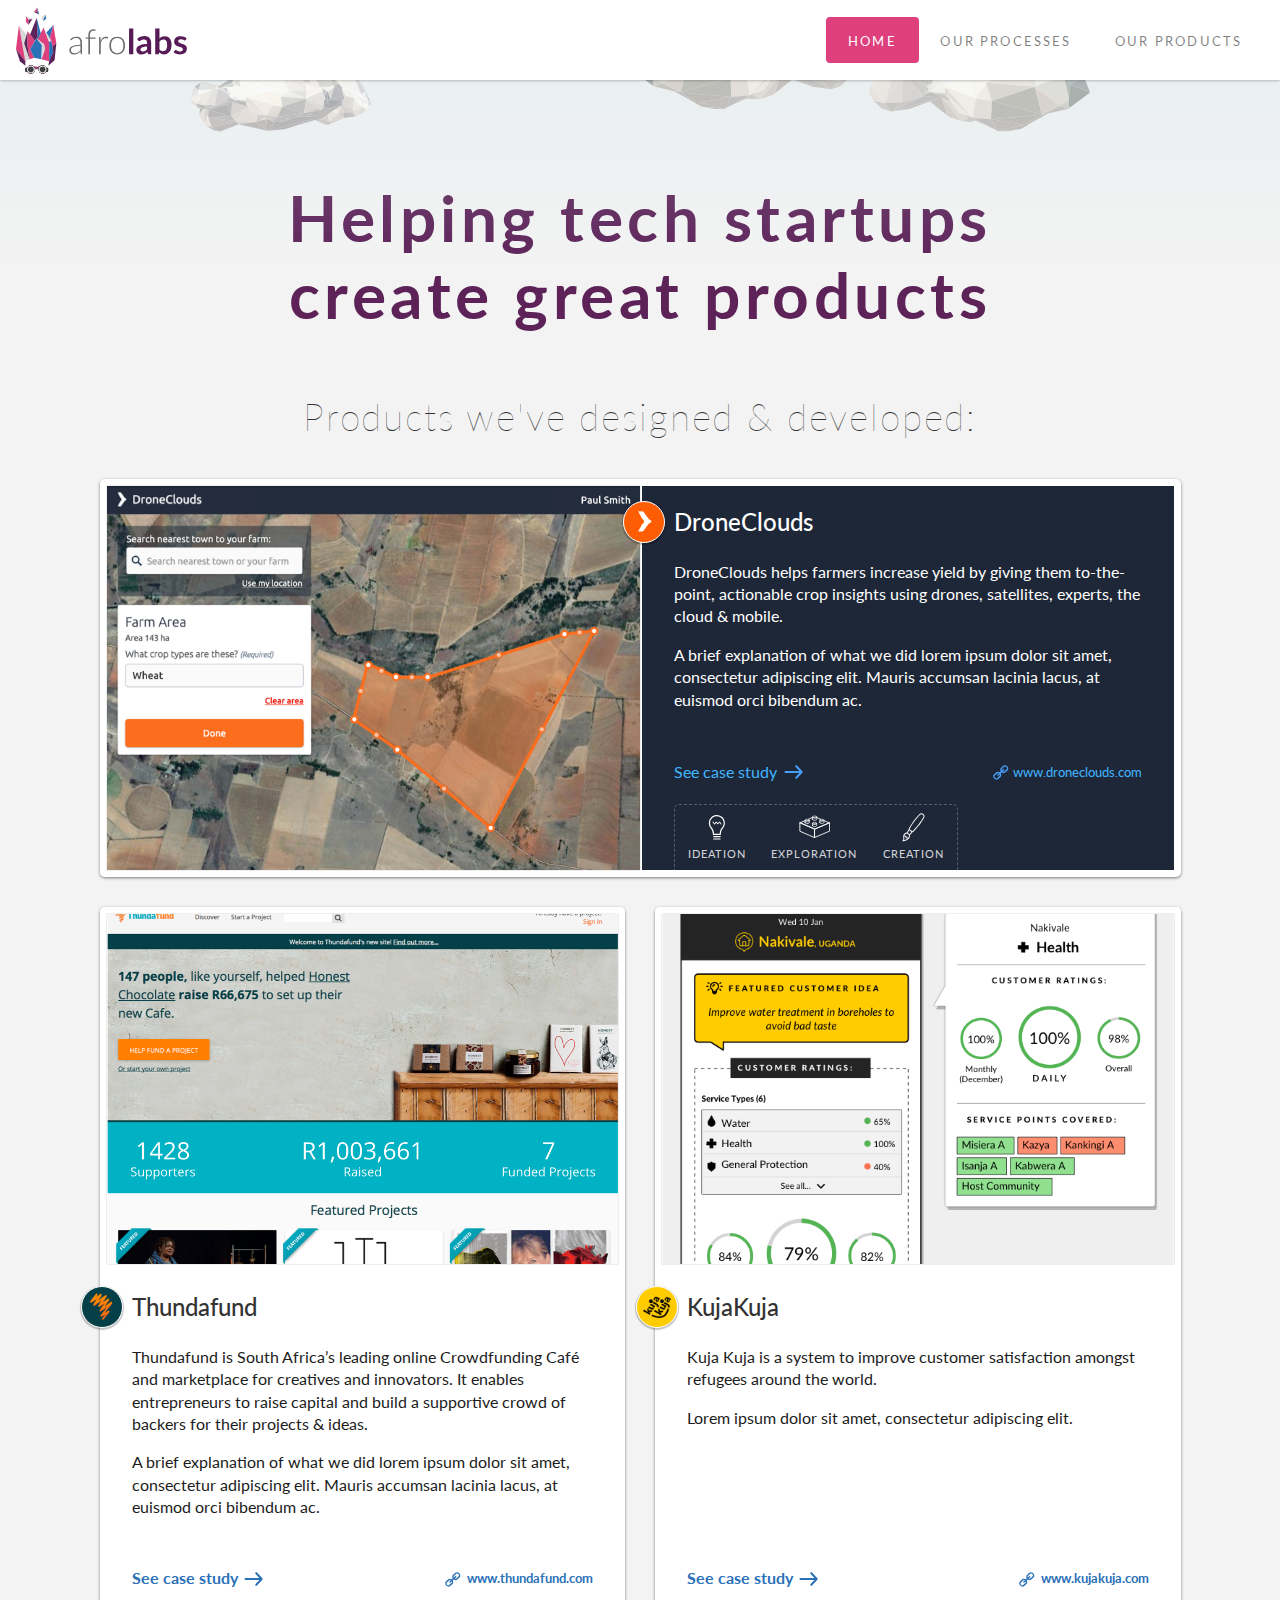
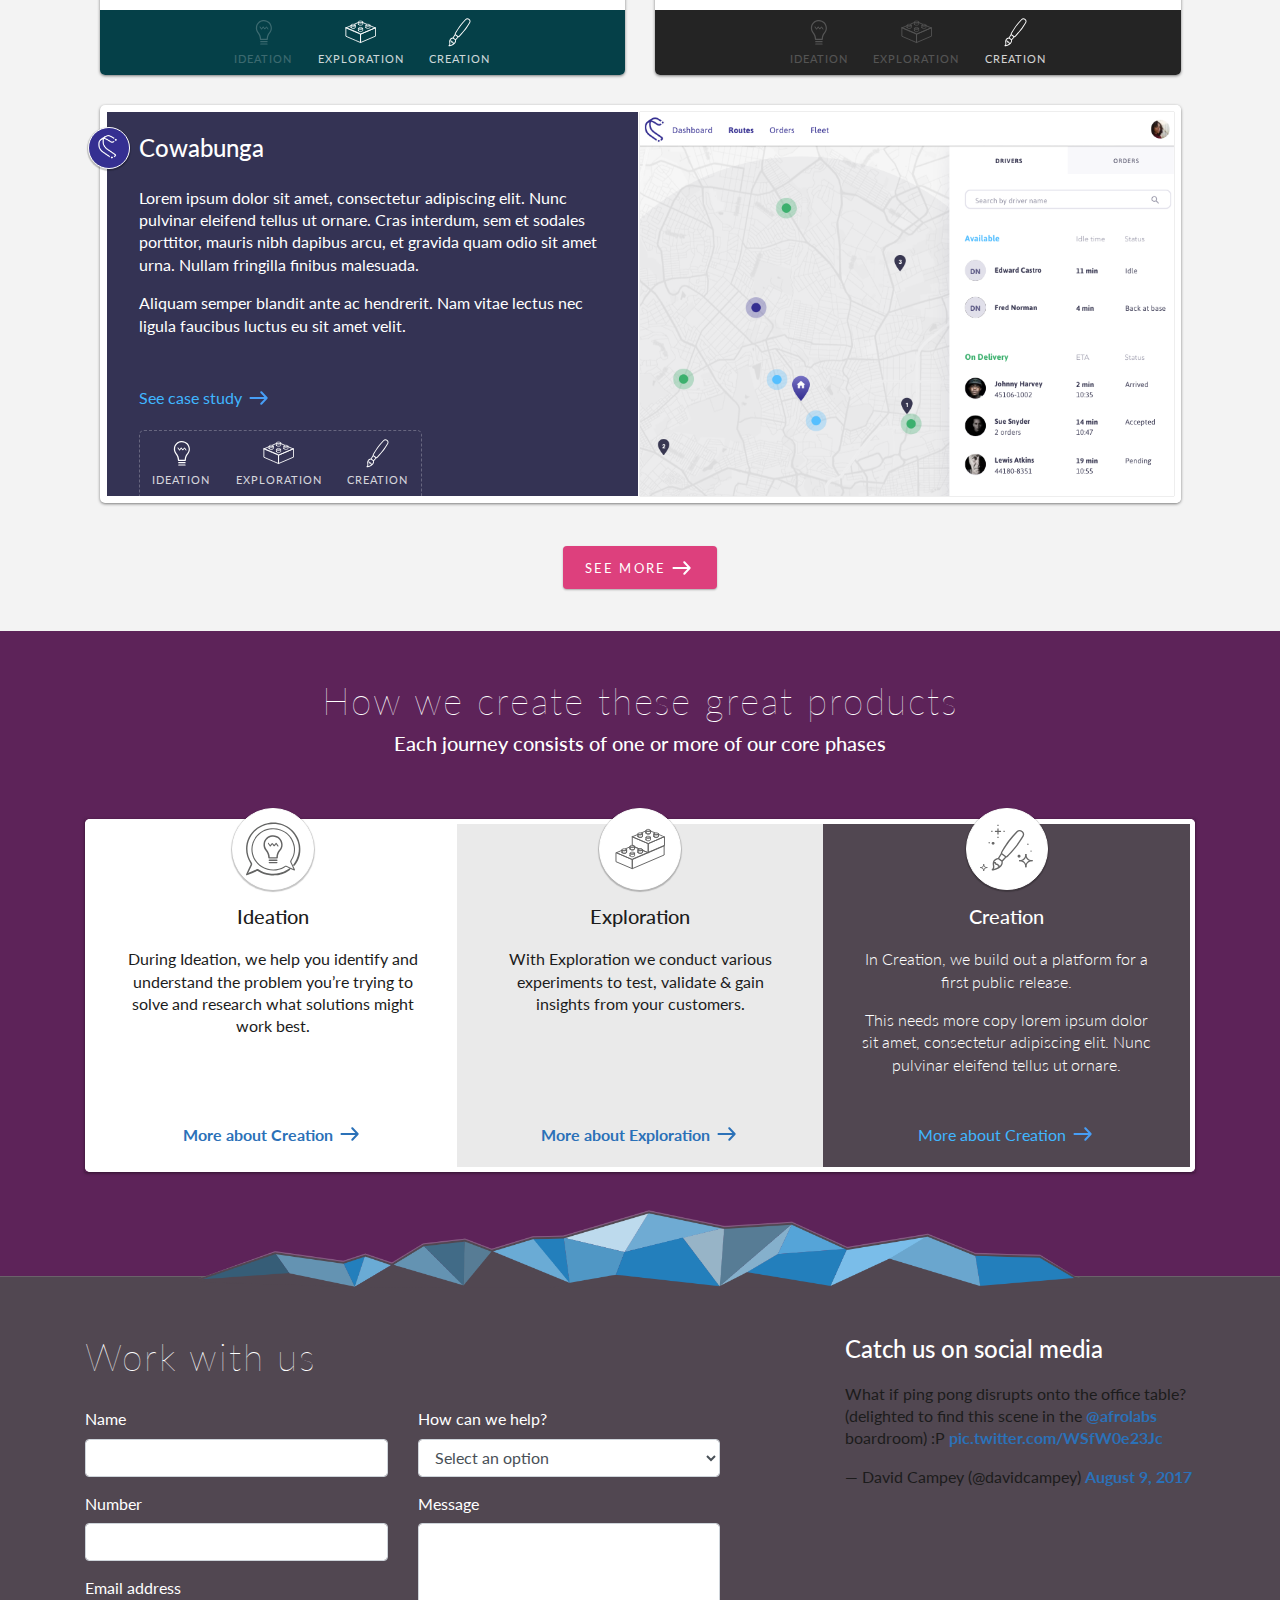
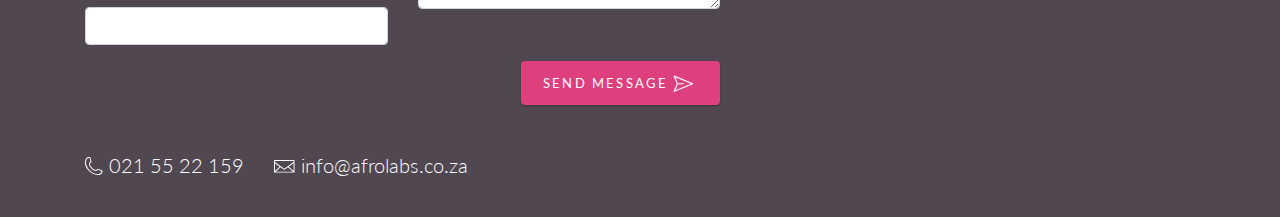
==== commit 639f7b07: "more work on home page" ====
--- a/index.html
+++ b/index.html
@@ -67,7 +67,7 @@
                                 <div class="card-body" style="background-color: #1E2738">
                                     <div class="top-bit">
                                         <h3 class="card-title" style="color: white">
-                                            <span style="background-color: #FF5D03" class="icon d-flex align-items-center justify-content-center"><img src="images/products/droneclouds-icon.png" alt=""></span>
+                                            <span style="background-color: #FF5D03" class="icon-circle d-flex align-items-center justify-content-center"><img src="images/products/droneclouds-icon.png" alt=""></span>
                                             DroneClouds
                                         </h3>
                                         <div class="card-text" style="color: white">
@@ -110,7 +110,7 @@
                                 </div>
                                 <div class="card-body">
                                     <h3 class="card-title">
-                                        <span style="background-color: #054048;" class="icon d-flex align-items-center justify-content-center"><img src="images/products/thundafund-icon.png" alt=""></span>
+                                        <span style="background-color: #054048;" class="icon-circle d-flex align-items-center justify-content-center"><img src="images/products/thundafund-icon.png" alt=""></span>
                                         Thundafund
                                     </h3>
                                     <div class="card-text">
@@ -150,7 +150,7 @@
                                 </div>
                                 <div class="card-body">
                                     <h3 class="card-title">
-                                        <span style="background-color: #FFCC00;" class="icon d-flex align-items-center justify-content-center"><img src="images/products/kujakuja-icon.png" alt=""></span>
+                                        <span style="background-color: #FFCC00;" class="icon-circle d-flex align-items-center justify-content-center"><img src="images/products/kujakuja-icon.png" alt=""></span>
                                         KujaKuja
                                     </h3>
                                     <div class="card-text">
@@ -193,7 +193,7 @@
                                 <div class="card-body" style="background-color: #343354">
                                     <div class="top-bit">
                                         <h3 class="card-title" style="color: white">
-                                            <span style="background-color: #352F91" class="icon d-flex align-items-center justify-content-center"><img src="images/products/cowabunga-icon.png" alt=""></span>
+                                            <span style="background-color: #352F91" class="icon-circle d-flex align-items-center justify-content-center"><img src="images/products/cowabunga-icon.png" alt=""></span>
                                             Cowabunga
                                         </h3>
                                         <div class="card-text" style="color: white">
@@ -227,21 +227,139 @@
                     </div>
 
                     <div class="d-flex justify-content-center">
-                        <a class="btn" href="">See more<img src="images/arrow-next-white.svg" alt=""></a>
+                        <a class="btn more-btn" href="">See more<img src="images/arrow-next-white.svg" alt=""></a>
                     </div>
                 </div>
             </section>  
             
-            <section>
-                <h2>How we create these great products</h2>
-                <h4>Each journey consists of one or more of our core phases</h4>
-                
-                <div class="card-group">
-                    <div class="card"></div>
+            <section class="how text-center">
+                <div class="container">
+                    <h2 class="text-white">How we create these great products</h2>
+                    <h4 class="text-white">Each journey consists of one or more of our core phases</h4>
+                    
+                    <div class="card-group">
+                        <div class="card">
+                            <div class="icon-circle icon-circle-large d-flex align-items-center justify-content-center align-self-center">
+                                <img class="card-icon-top" src="images/ideation-detailed.svg" alt="">
+                            </div>
+                            <div class="card-body">
+                                <h5 class="card-title">Ideation</h5>
+                                <div class="card-text">
+                                    <p>During Ideation, we help you identify and understand the problem you’re trying to solve and research what solutions might work best.</p>
+                                </div>                                
+                            </div>
+                            <div class="card-footer">
+                                <div class="card-actions">
+                                    <a href="#" class="case-study-link">More about Creation</a>
+                                </div>
+                            </div>                            
+                        </div>
+                        <div class="card">
+                            <div class="icon-circle icon-circle-large d-flex align-items-center justify-content-center align-self-center">
+                                <img class="card-icon-top" src="images/exploration-detailed.svg" alt="">
+                            </div>                                
+                            <div class="card-body">
+                                <h5 class="card-title">Exploration</h5>
+                                <div class="card-text">
+                                    <p>With Exploration we conduct various experiments to test, validate &amp; gain insights from your customers.</p>
+                                </div>                   
+                            </div>
+                            <div class="card-footer">
+                                <div class="card-actions">
+                                    <a href="#" class="case-study-link">More about Exploration</a>
+                                </div>
+                            </div>                                
+                        </div>
+                        <div class="card">
+                            <div class="icon-circle icon-circle-large d-flex align-items-center justify-content-center align-self-center">
+                                <img class="card-icon-top" src="images/creation-detailed.svg" alt="">
+                            </div>                            
+                            <div class="card-body">
+                                <h5 class="card-title">Creation</h5>
+                                <div class="card-text">
+                                    <p>In Creation, we build out a platform for a first public release.</p>
+                                    <p>This needs more copy lorem ipsum dolor sit amet, consectetur adipiscing elit. Nunc pulvinar eleifend tellus ut ornare.</p>
+                                </div>
+                            </div>
+                            <div class="card-footer">
+                                <div class="card-actions">
+                                    <a href="#" class="lighter-link case-study-link">More about Creation</a>
+                                </div>
+                            </div>   
+                        </div>
+                    </div>
                 </div>
             </section>
         </div> <!-- /home -->    
     </main>
+
+    <footer>
+        <div class="d-flex justify-content-center low-poly">
+            <div><img src="images/low-poly.png" alt=""></div>
+        </div>
+        <div class="container">
+            <div class="row">
+                <div class="col-xs-12 col-lg-7">
+                    <h2 class="text-white">Work with us</h2>
+                    <form class="text-white">
+                        <div class="row">
+                            <div class="col-xs-12 col-md-6">
+                                <div class="form-group">
+                                    <label for="nameInput">Name</label>
+                                    <input type="text" class="form-control" id="nameInput">
+                                </div>               
+                                <div class="form-group">
+                                    <label for="numberInput">Number</label>
+                                    <input type="text" class="form-control" id="numberInput">
+                                </div>  
+                                <div class="form-group">
+                                    <label for="emailInput">Email address</label>
+                                    <input type="email" class="form-control" id="emailInput">
+                                </div>                                                                         
+                            </div>
+                            <div class="col-xs-12 col-md-6">
+                                <div class="form-group">
+                                    <label for="enquiryTypeInput">How can we help?</label>
+                                    <select class="form-control" id="enquiryTypeInput">
+                                    <option>Select an option</option>
+                                    <option>I'm interested in Ideation</option>
+                                    <option>I'm interested in Exploration</option>
+                                    <option>I'm interested in Creation</option>
+                                    <option>I'd like to know more about Afro Labs</option>
+                                    <option>Other</option>
+                                    </select>
+                                </div>                                
+                                <div class="form-group">
+                                    <label for="messageInput">Message</label>
+                                    <textarea class="form-control" id="messageInput" rows="3"></textarea>
+                                </div>                                
+                            </div>
+                        </div>
+                        <div class="d-flex flex-row-reverse">
+                            <button class="btn right">Send message<img src="images/send-envelope-white.svg" alt=""></button>
+                        </div>
+                    </form>
+                    <div class="contact-deets d-none d-lg-block">
+                        <h4 class="d-inline-flex text-white"><img src="images/telephone-white.svg">021 55 22 159</h4>
+                        <h4 class="d-inline-flex text-white"><img src="images/envelope-white.svg">info@afrolabs.co.za</h4>
+                    </div>  
+                </div>
+                <div class="col-xs-12 col-lg-4 offset-lg-1">
+                    <h3 class="text-white">Catch us on social media</h3>
+                    <div class="social-embed">
+                        <blockquote class="twitter-tweet" data-lang="en"><p lang="en" dir="ltr">What if ping pong disrupts onto the office table? (delighted to find this scene in the <a href="https://twitter.com/afrolabs?ref_src=twsrc%5Etfw">@afrolabs</a> boardroom) :P <a href="https://t.co/WSfW0e23Jc">pic.twitter.com/WSfW0e23Jc</a></p>&mdash; David Campey (@davidcampey) <a href="https://twitter.com/davidcampey/status/895382623819898880?ref_src=twsrc%5Etfw">August 9, 2017</a></blockquote>
+                        <script async src="https://platform.twitter.com/widgets.js" charset="utf-8"></script>
+                    </div>
+                </div>              
+            </div>
+            <div class="row">
+                <div class="contact-deets d-lg-none text-center w-100">
+                    <h4 class="d-inline-flex text-white"><img src="images/telephone-white.svg">021 55 22 159</h4>
+                    <h4 class="d-inline-flex text-white"><img src="images/envelope-white.svg">info@afrolabs.co.za</h4>
+                </div>                  
+            </div>
+        </div>
+    </footer>
 
     <script src="https://code.jquery.com/jquery-3.3.1.slim.min.js" integrity="sha384-q8i/X+965DzO0rT7abK41JStQIAqVgRVzpbzo5smXKp4YfRvH+8abtTE1Pi6jizo" crossorigin="anonymous"></script>
     <script src="https://cdnjs.cloudflare.com/ajax/libs/popper.js/1.14.0/umd/popper.min.js" integrity="sha384-cs/chFZiN24E4KMATLdqdvsezGxaGsi4hLGOzlXwp5UZB1LY//20VyM2taTB4QvJ" crossorigin="anonymous"></script>
--- a/css/core.css
+++ b/css/core.css
@@ -6751,29 +6751,34 @@
 h1 {
   color: #333333;
   font-size: 3.7em;
-  font-weight: lighter; }
+  font-weight: lighter;
+  letter-spacing: .07em; }
   h1.home-headline {
     font-weight: bold;
     font-size: 4em;
     color: #5D2359;
     margin-bottom: 3.8rem;
-    max-width: 700px;
+    max-width: 760px;
     margin-left: auto;
     margin-right: auto; }
 
 h2 {
   color: #333333;
   font-size: 2.3em;
-  font-weight: lighter; }
+  font-weight: lighter;
+  letter-spacing: 0.05em; }
 
 h3 {
   color: #333333;
   font-size: 1.5em;
-  font-weight: 500; }
+  font-weight: 500;
+  margin-bottom: .8em; }
 
 h4 {
   font-size: 1.25em;
   font-weight: bold; }
+  h4.text-white {
+    font-weight: 500; }
 
 a {
   color: #2B71B8;
@@ -6816,10 +6821,15 @@
   font-size: 0.8em;
   text-transform: uppercase;
   letter-spacing: .17em;
+  font-weight: 400;
   background-color: #DD407D;
-  padding: 0.7em 1.5em;
+  padding: 1em 1.7em 0.9em 1.7em;
   color: white;
   border: 0; }
+  .btn img,
+  a.btn img,
+  a.btn:not([href]):not([tabindex]) img {
+    margin-top: -2px; }
   .btn:hover,
   a.btn:hover,
   a.btn:not([href]):not([tabindex]):hover {
@@ -6838,12 +6848,43 @@
     font-size: 0.8em;
     text-transform: uppercase;
     letter-spacing: .17em;
-    padding: 0.7em 1.5em; }
+    font-weight: 400;
+    padding: 1em 1.7em 0.9em 1.7em; }
   .navbar .navbar-nav .active > .nav-link {
     background-color: #DD407D;
     color: white; }
   .navbar.navbar-light {
     background-color: white; }
+
+footer {
+  border-top: 1px solid rgba(255, 255, 255, 0.15);
+  background-color: #514751;
+  padding: 0 0 2em 0; }
+  footer .low-poly {
+    transform: translate(0, -67px);
+    -webkit-transform: translate(0, -67px);
+    -moz-transform: translate(0, -67px);
+    -o-transform: translate(0, -67px);
+    -ms-transform: translate(0, -67px);
+    overflow: hidden;
+    margin-bottom: -20px; }
+    footer .low-poly img {
+      width: 884px; }
+  footer .container-fluid {
+    max-width: 80%; }
+  footer h2 {
+    margin-bottom: .8em; }
+  footer .contact-deets h4 {
+    font-weight: 300;
+    margin-right: 1.2em; }
+    footer .contact-deets h4 img {
+      margin-top: 3px; }
+  footer form {
+    margin-bottom: 3em; }
+  footer .social-embed > * {
+    width: 100% !important; }
+  footer .contact-deets {
+    margin-top: 2em; }
 
 .gradient-sky {
   background: rgba(209, 229, 235, 0.28);
@@ -6886,6 +6927,24 @@
     object-fit: cover;
     height: 100%;
     width: auto; }
+
+.icon-circle {
+  -webkit-border-radius: 50%;
+  -moz-border-radius: 50%;
+  border-radius: 50%;
+  -webkit-box-shadow: 0 1px 1px 1px rgba(0, 0, 0, 0.23);
+  -moz-box-shadow: 0 1px 1px 1px rgba(0, 0, 0, 0.23);
+  box-shadow: 0 1px 1px 1px rgba(0, 0, 0, 0.23);
+  background-color: white;
+  width: 42px;
+  height: 42px;
+  border: 1px solid white; }
+  .icon-circle img {
+    max-width: 68%;
+    max-height: 68%; }
+  .icon-circle.icon-circle-large {
+    width: 82px;
+    height: 82px; }
 
 .card {
   -webkit-box-shadow: 0 1px 3px 0 rgba(0, 0, 0, 0.5);
@@ -6915,23 +6974,11 @@
     .card .card-body .card-title {
       margin: -10px 0 1em 0;
       position: relative; }
-      .card .card-body .card-title .icon {
-        -webkit-border-radius: 50%;
-        -moz-border-radius: 50%;
-        border-radius: 50%;
-        -webkit-box-shadow: 0 1px 2px 0 rgba(0, 0, 0, 0.23);
-        -moz-box-shadow: 0 1px 2px 0 rgba(0, 0, 0, 0.23);
-        box-shadow: 0 1px 2px 0 rgba(0, 0, 0, 0.23);
+      .card .card-body .card-title .icon-circle {
         background-color: #F3F3F3;
-        width: 42px;
-        height: 42px;
         position: absolute;
         margin-left: calc((-2em) - 3px);
-        top: -7px;
-        border: 1px solid white; }
-        .card .card-body .card-title .icon img {
-          max-width: 68%;
-          max-height: 68%; }
+        top: -7px; }
   .card .card-footer {
     -webkit-border-radius: 0 0 5px 5px;
     -moz-border-radius: 0 0 5px 5px;
@@ -7012,6 +7059,16 @@
       margin-left: 7px;
       margin-right: 2px; }
 
+/*  /card  */
+.card-group {
+  -webkit-box-shadow: 0 1px 3px 0 rgba(0, 0, 0, 0.5);
+  -moz-box-shadow: 0 1px 3px 0 rgba(0, 0, 0, 0.5);
+  box-shadow: 0 1px 3px 0 rgba(0, 0, 0, 0.5); }
+  .card-group .card {
+    -webkit-box-shadow: none;
+    -moz-box-shadow: none;
+    box-shadow: none; }
+
 .tile {
   background-color: white; }
 
@@ -7030,10 +7087,36 @@
 } */
 .home {
   background-color: #F3F3F3; }
-  .home .products {
+  .home section.products {
     margin-top: 2.5em; }
     @media (min-width: 1200px) {
-      .home .products .container {
+      .home section.products .container {
         max-width: 1111px; } }
+    .home section.products .more-btn {
+      margin: 1em 0; }
+  .home section.how {
+    background-color: #5D2359;
+    margin-top: 1.8em;
+    padding: 3em 0 6.5em 0; }
+    .home section.how .card-group {
+      margin-top: 4em; }
+      .home section.how .card-group .card {
+        border: 5px solid white; }
+        .home section.how .card-group .card .icon-circle {
+          margin-top: -1em; }
+        .home section.how .card-group .card .card-body {
+          padding-top: 1.5em; }
+      .home section.how .card-group .card:nth-child(2) {
+        background-color: #EAEAEA;
+        border-left: 0;
+        border-right: 0; }
+      .home section.how .card-group .card:nth-child(3) {
+        background-color: #514751;
+        color: white;
+        border-left: 0; }
+        .home section.how .card-group .card:nth-child(3) .card-text {
+          font-weight: 300; }
+      .home section.how .card-group .card:first-child {
+        border-right: 0; }
 
 /*# sourceMappingURL=core.css.map */
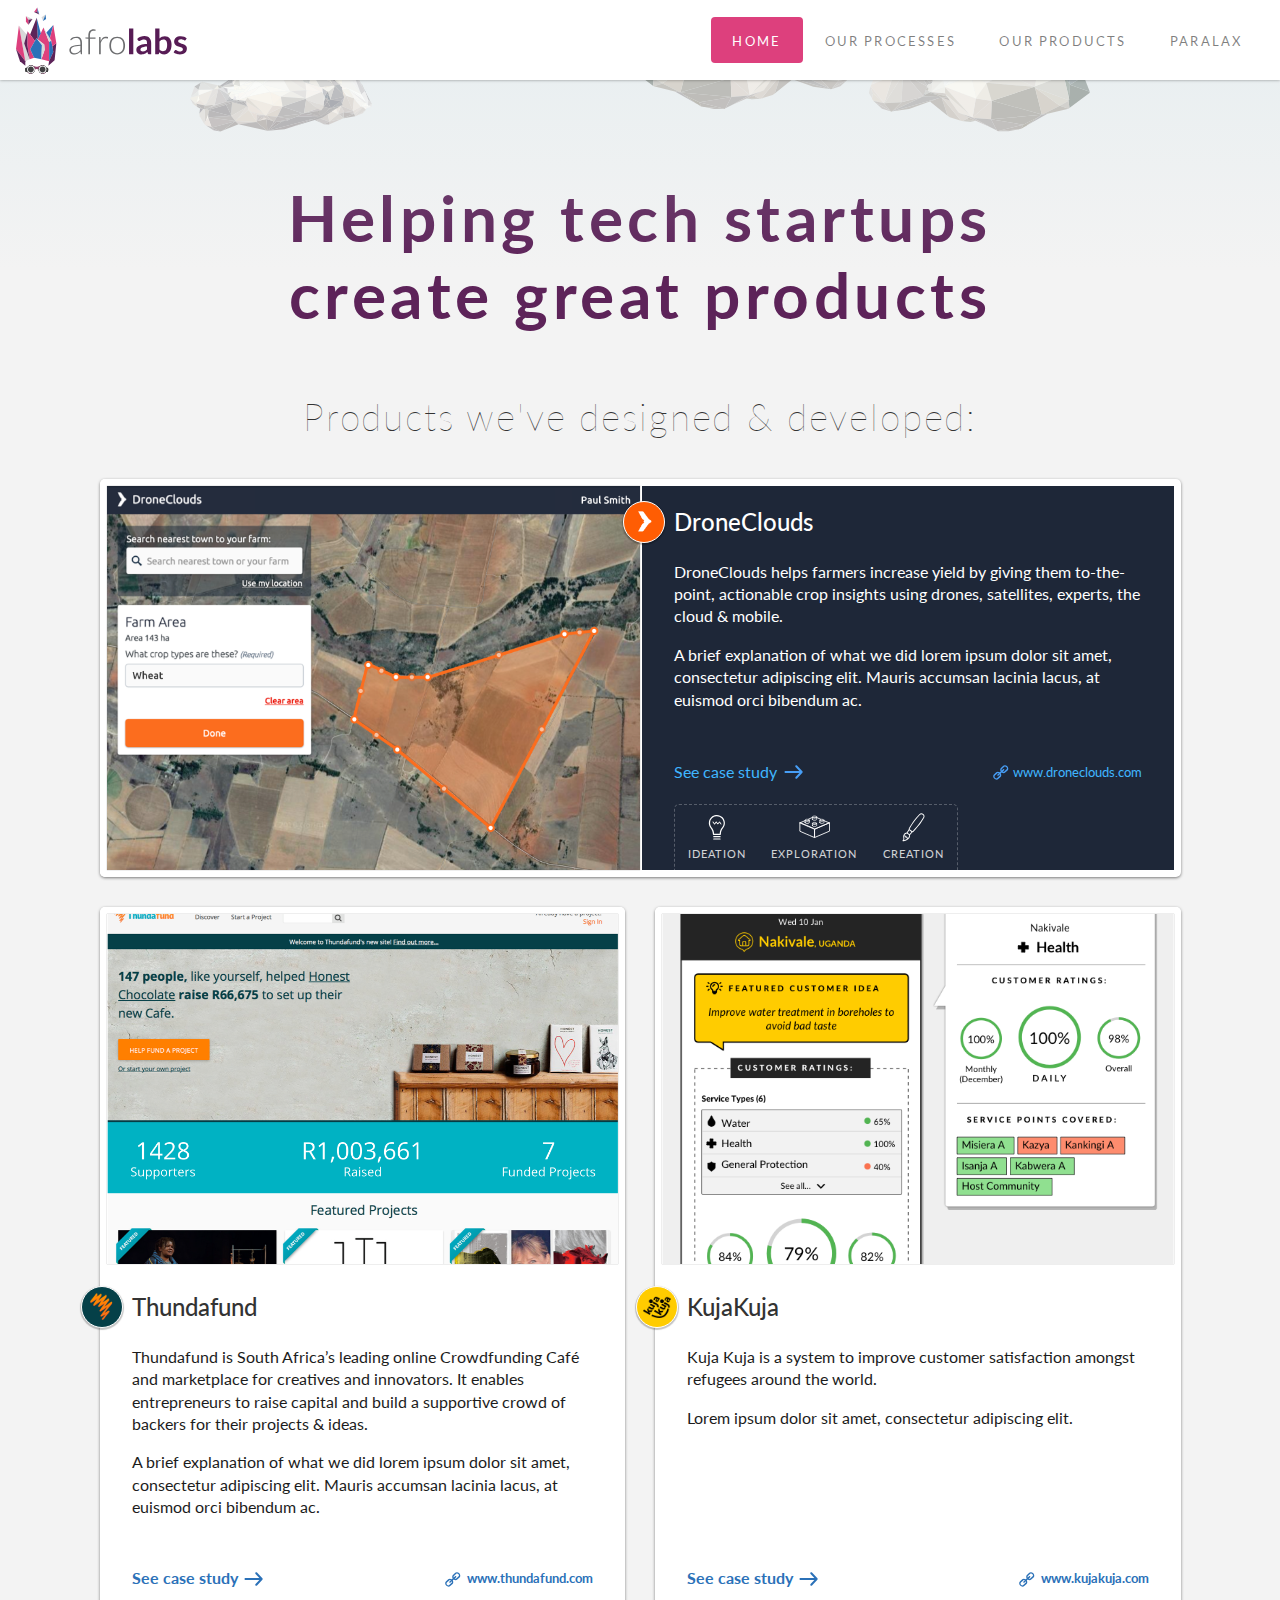
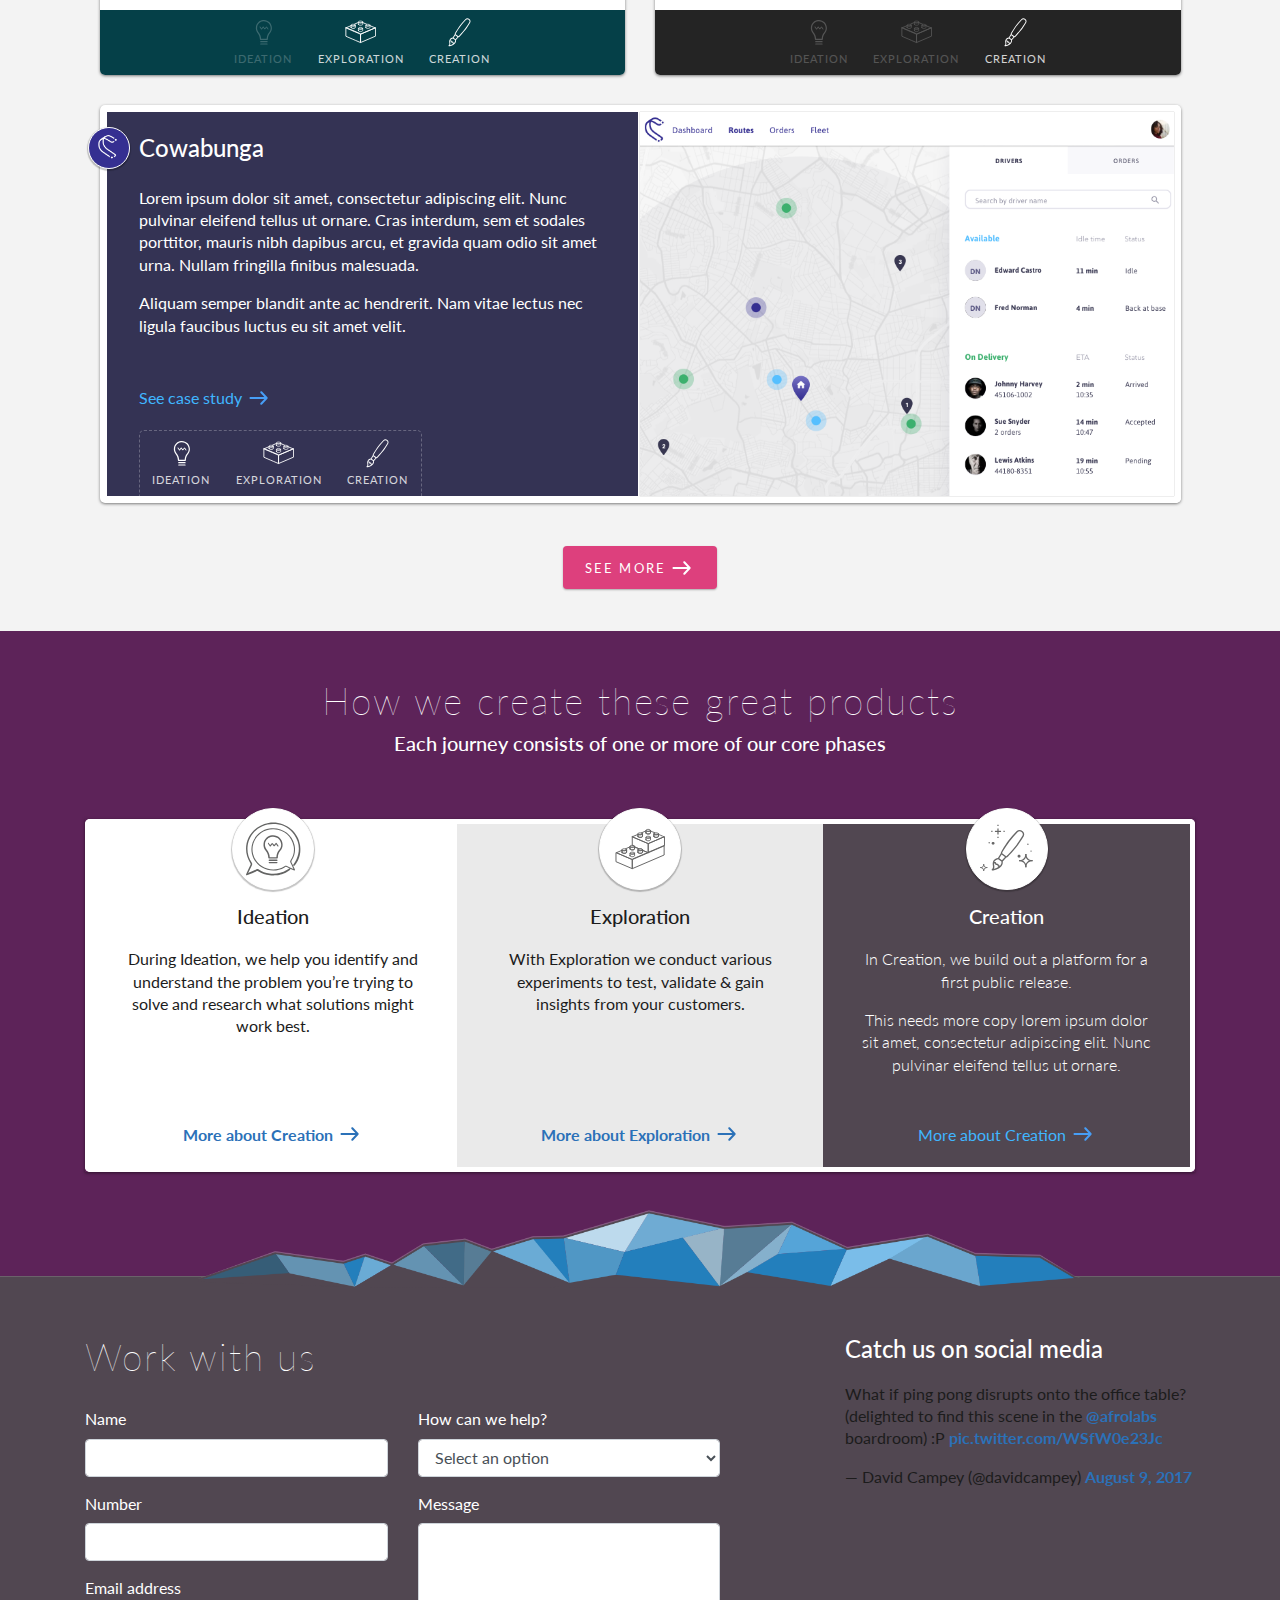
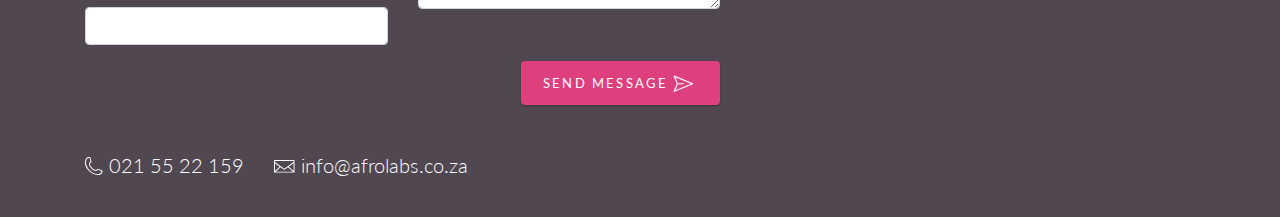
==== commit 3dfad500: "Working on parallax scrolling" ====
--- a/index.html
+++ b/index.html
@@ -32,6 +32,9 @@
                     <li class="nav-item">
                         <a class="nav-link" href="#">OUR PRODUCTS</a>
                     </li>                    
+                    <li class="nav-item">
+                        <a class="nav-link" href="paralax.html">PARALAX</a>
+                    </li>                     
                 </ul>
             </div>
         </nav>       
@@ -81,7 +84,7 @@
                                             <a href="#" class="lighter-link case-study-link">See case study</a>
                                             <a class="caption text-truncate lighter-link project-link" href="#">www.droneclouds.com</a>
                                         </div>
-                                        <div class="card-project-processes d-inline-flex align-items-center">
+                                        <div class="card-project-processes d-flex d-lg-inline-flex align-items-center justify-content-center" style="background-color: #1E2738;">
                                             <div class="card-processes-item">
                                                 <img src="images/ideation.svg">
                                                 <p class="caption">Ideation</p>
@@ -206,7 +209,7 @@
                                         <div class="card-actions d-flex justify-content-between">
                                             <a href="#" class="lighter-link case-study-link">See case study</a>
                                         </div>
-                                        <div class="card-project-processes d-inline-flex align-items-center">
+                                        <div class="card-project-processes d-flex d-lg-inline-flex align-items-center justify-content-center" style="background-color: #343354">
                                             <div class="card-processes-item">
                                                 <img src="images/ideation.svg">
                                                 <p class="caption">Ideation</p>
--- a/css/core.css
+++ b/css/core.css
@@ -7017,47 +7017,60 @@
           opacity: 1;
           -ms-filter: "progid:DXImageTransform.Microsoft.Alpha(Opacity=100)";
           filter: alpha(opacity=100); }
-  .card.card-horizontal {
-    flex-direction: row;
-    max-height: 400px; }
-    .card.card-horizontal .card-header,
+  @media (max-width: 991.98px) {
     .card.card-horizontal .card-body {
-      width: 50%; }
-    .card.card-horizontal .card-header {
-      -webkit-border-radius: 5px 0 0 5px;
-      -moz-border-radius: 5px 0 0 5px;
-      border-radius: 5px 0 0 5px;
-      padding-right: 0; }
-      .card.card-horizontal .card-header .fill {
-        height: 100%; }
-    .card.card-horizontal .card-body {
-      padding-bottom: 0;
-      margin: 7px 7px 7px 2px;
-      display: flex;
-      flex-direction: column;
-      justify-content: space-between; }
+      -webkit-border-radius: 0 0 5px 5px;
+      -moz-border-radius: 0 0 5px 5px;
+      border-radius: 0 0 5px 5px; }
+      .card.card-horizontal .card-body .top-bit {
+        margin-bottom: 2em; }
       .card.card-horizontal .card-body .card-footer {
-        margin-left: -2em;
-        margin-right: -2em; }
-        .card.card-horizontal .card-body .card-footer .card-project-processes {
-          -webkit-border-radius: 5px 5px 0 0;
-          -moz-border-radius: 5px 5px 0 0;
-          border-radius: 5px 5px 0 0;
-          background-color: transparent;
-          margin-left: 2em;
-          border: 1px dashed rgba(255, 255, 255, 0.25);
-          border-bottom: 0; }
-  .card.card-horizontal-reverse {
-    flex-direction: row-reverse; }
-    .card.card-horizontal-reverse .card-header {
-      -webkit-border-radius: 0 5px 5px 0;
-      -moz-border-radius: 0 5px 5px 0;
-      border-radius: 0 5px 5px 0;
-      padding-left: 0;
-      padding-right: 7px; }
-    .card.card-horizontal-reverse .card-body {
-      margin-left: 7px;
-      margin-right: 2px; }
+        -webkit-border-radius: 0 0 5px 5px;
+        -moz-border-radius: 0 0 5px 5px;
+        border-radius: 0 0 5px 5px;
+        margin: 0 -2em -2em -2em; } }
+  @media (min-width: 992px) {
+    .card.card-horizontal {
+      flex-direction: row;
+      max-height: 400px; }
+      .card.card-horizontal .card-header,
+      .card.card-horizontal .card-body {
+        width: 50%; }
+      .card.card-horizontal .card-header {
+        -webkit-border-radius: 5px 0 0 5px;
+        -moz-border-radius: 5px 0 0 5px;
+        border-radius: 5px 0 0 5px;
+        padding-right: 0; }
+        .card.card-horizontal .card-header .fill {
+          height: 100%; }
+      .card.card-horizontal .card-body {
+        padding-bottom: 0;
+        margin: 7px 7px 7px 2px;
+        display: flex;
+        flex-direction: column;
+        justify-content: space-between; }
+        .card.card-horizontal .card-body .card-footer {
+          margin-left: -2em;
+          margin-right: -2em; }
+          .card.card-horizontal .card-body .card-footer .card-project-processes {
+            -webkit-border-radius: 5px 5px 0 0;
+            -moz-border-radius: 5px 5px 0 0;
+            border-radius: 5px 5px 0 0;
+            background-color: transparent;
+            margin-left: 2em;
+            border: 1px dashed rgba(255, 255, 255, 0.25);
+            border-bottom: 0; }
+    .card.card-horizontal-reverse {
+      flex-direction: row-reverse; }
+      .card.card-horizontal-reverse .card-header {
+        -webkit-border-radius: 0 5px 5px 0;
+        -moz-border-radius: 0 5px 5px 0;
+        border-radius: 0 5px 5px 0;
+        padding-left: 0;
+        padding-right: 7px; }
+      .card.card-horizontal-reverse .card-body {
+        margin-left: 7px;
+        margin-right: 2px; } }
 
 /*  /card  */
 .card-group {
@@ -7118,5 +7131,80 @@
           font-weight: 300; }
       .home section.how .card-group .card:first-child {
         border-right: 0; }
+    @media (max-width: 991.98px) {
+      .home section.how .card-group {
+        display: flex;
+        flex-direction: column;
+        -webkit-box-shadow: none;
+        -moz-box-shadow: none;
+        box-shadow: none; }
+        .home section.how .card-group > .card, .home section.how .card-group .card:not(:first-child):not(:last-child):not(:only-child) {
+          -webkit-border-radius: 5px;
+          -moz-border-radius: 5px;
+          border-radius: 5px;
+          -webkit-box-shadow: 0 1px 3px 0 rgba(0, 0, 0, 0.5);
+          -moz-box-shadow: 0 1px 3px 0 rgba(0, 0, 0, 0.5);
+          box-shadow: 0 1px 3px 0 rgba(0, 0, 0, 0.5);
+          margin-bottom: 15px; }
+      .home section.how .card-group > .card, .home section.how .card-group .card:not(:first-child):not(:last-child):not(:only-child) {
+        margin-bottom: 30px;
+        border: 5px solid white; }
+      .home section.how .card-group .card:last-child {
+        border-left: 5px solid white; } }
+
+/* paralax: */
+body, html {
+  margin: 0;
+  padding: 0; }
+
+.wrapper {
+  /* The height needs to be set to a fixed value for the effect to work.
+   * 100vh is the full height of the viewport. */
+  height: 100vh;
+  /* The scaling of the images would add a horizontal scrollbar, so disable x overflow. */
+  overflow-x: hidden;
+  /* Enable scrolling on the page. */
+  overflow-y: auto;
+  /* Set the perspective to 2px. This is essentailly the simulated distance from the viewport to transformed objects.*/
+  perspective: 2px; }
+
+.section {
+  /* Needed for children to be absolutely positioned relative to the parent. */
+  position: relative;
+  /* The height of the container. Must be set, but it doesn't really matter what the value is. */
+  height: 100vh;
+  /* For text formatting. */
+  display: flex;
+  align-items: center;
+  justify-content: center;
+  color: white;
+  text-shadow: 0 0 5px #000; }
+
+.parallax::after,
+.parallax::before {
+  content: "";
+  position: absolute;
+  top: 0;
+  background-repeat: no-repeat;
+  transform: translateZ(-2px) scale(4);
+  background-size: 100%;
+  z-index: -1; }
+
+/* The styling for the static div. */
+.static {
+  background: red; }
+
+.parallax-clouds .bg::before {
+  background-image: url("../images/cloud-left.svg");
+  left: 0;
+  top: -520px;
+  width: 90px;
+  height: 45px; }
+.parallax-clouds .bg::after {
+  background-image: url("../images/clouds-right.svg");
+  right: 0;
+  top: -480px;
+  width: 227px;
+  height: 60px; }
 
 /*# sourceMappingURL=core.css.map */
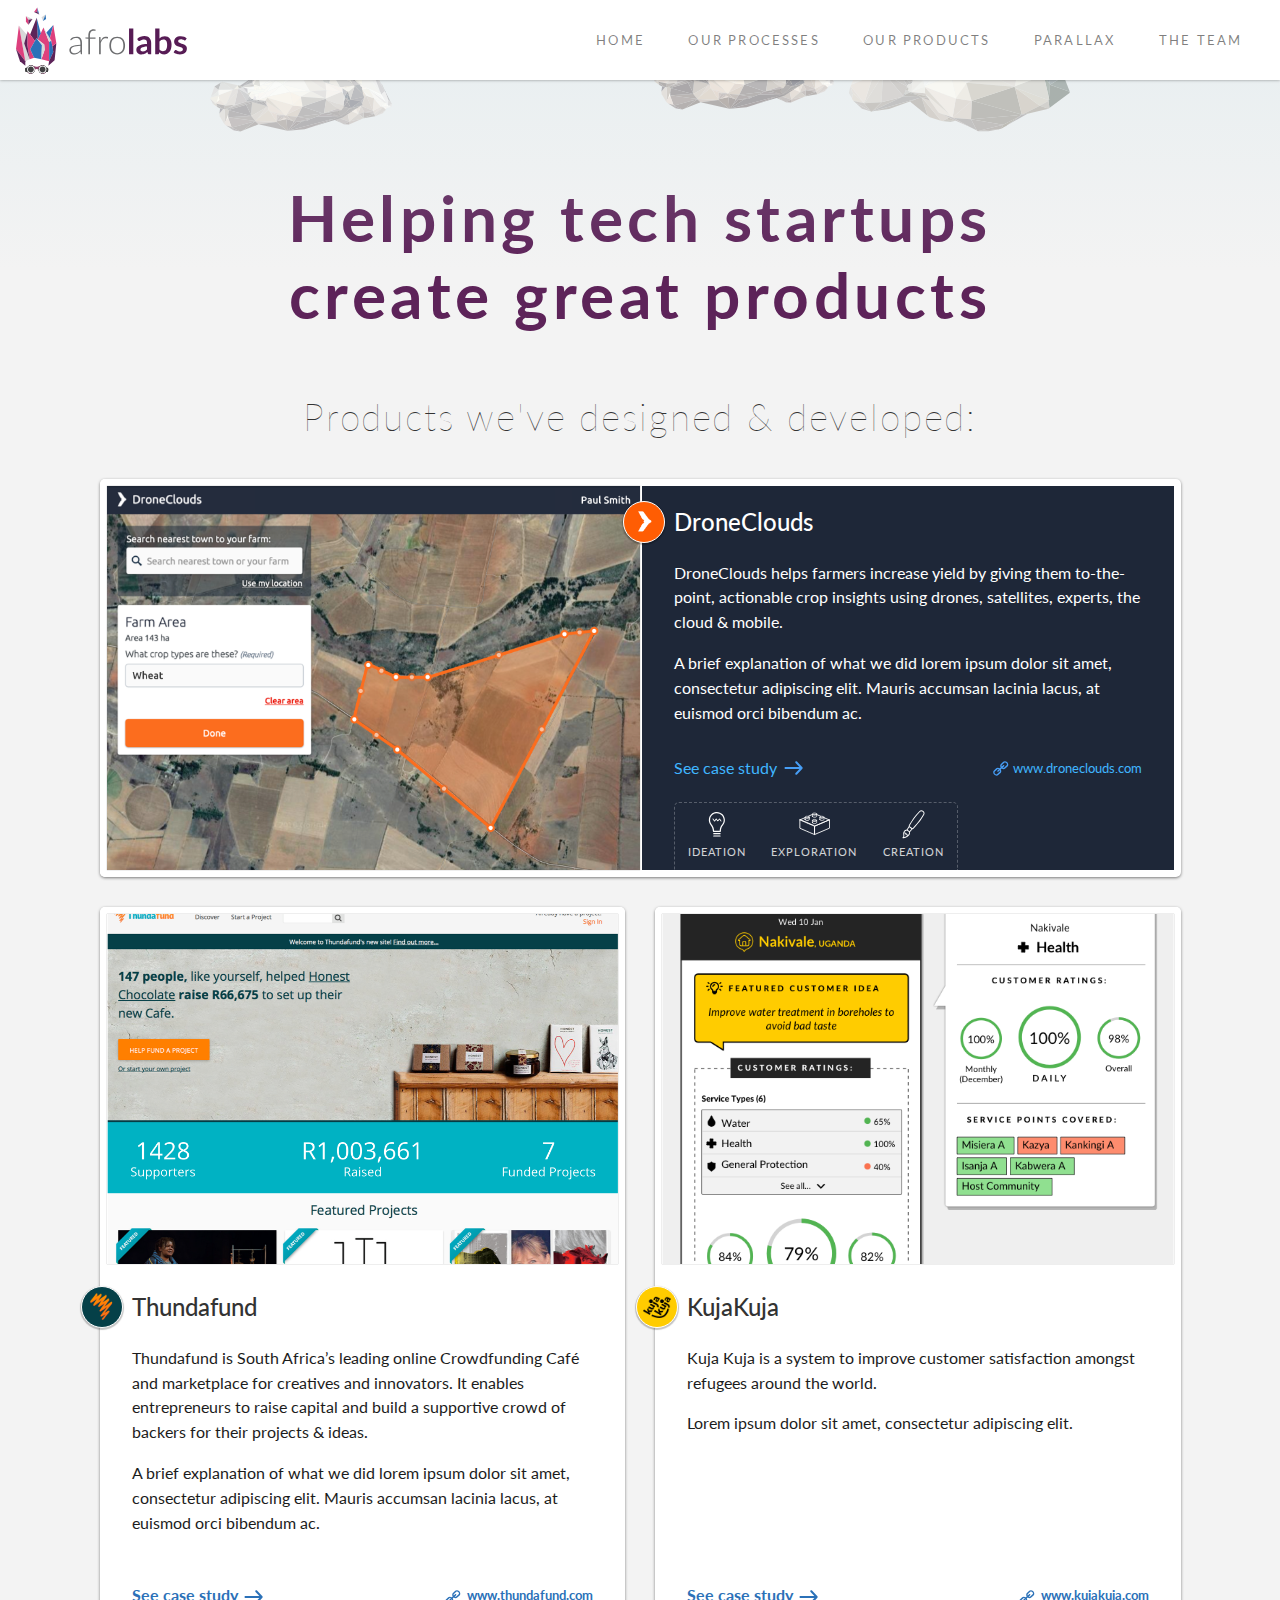
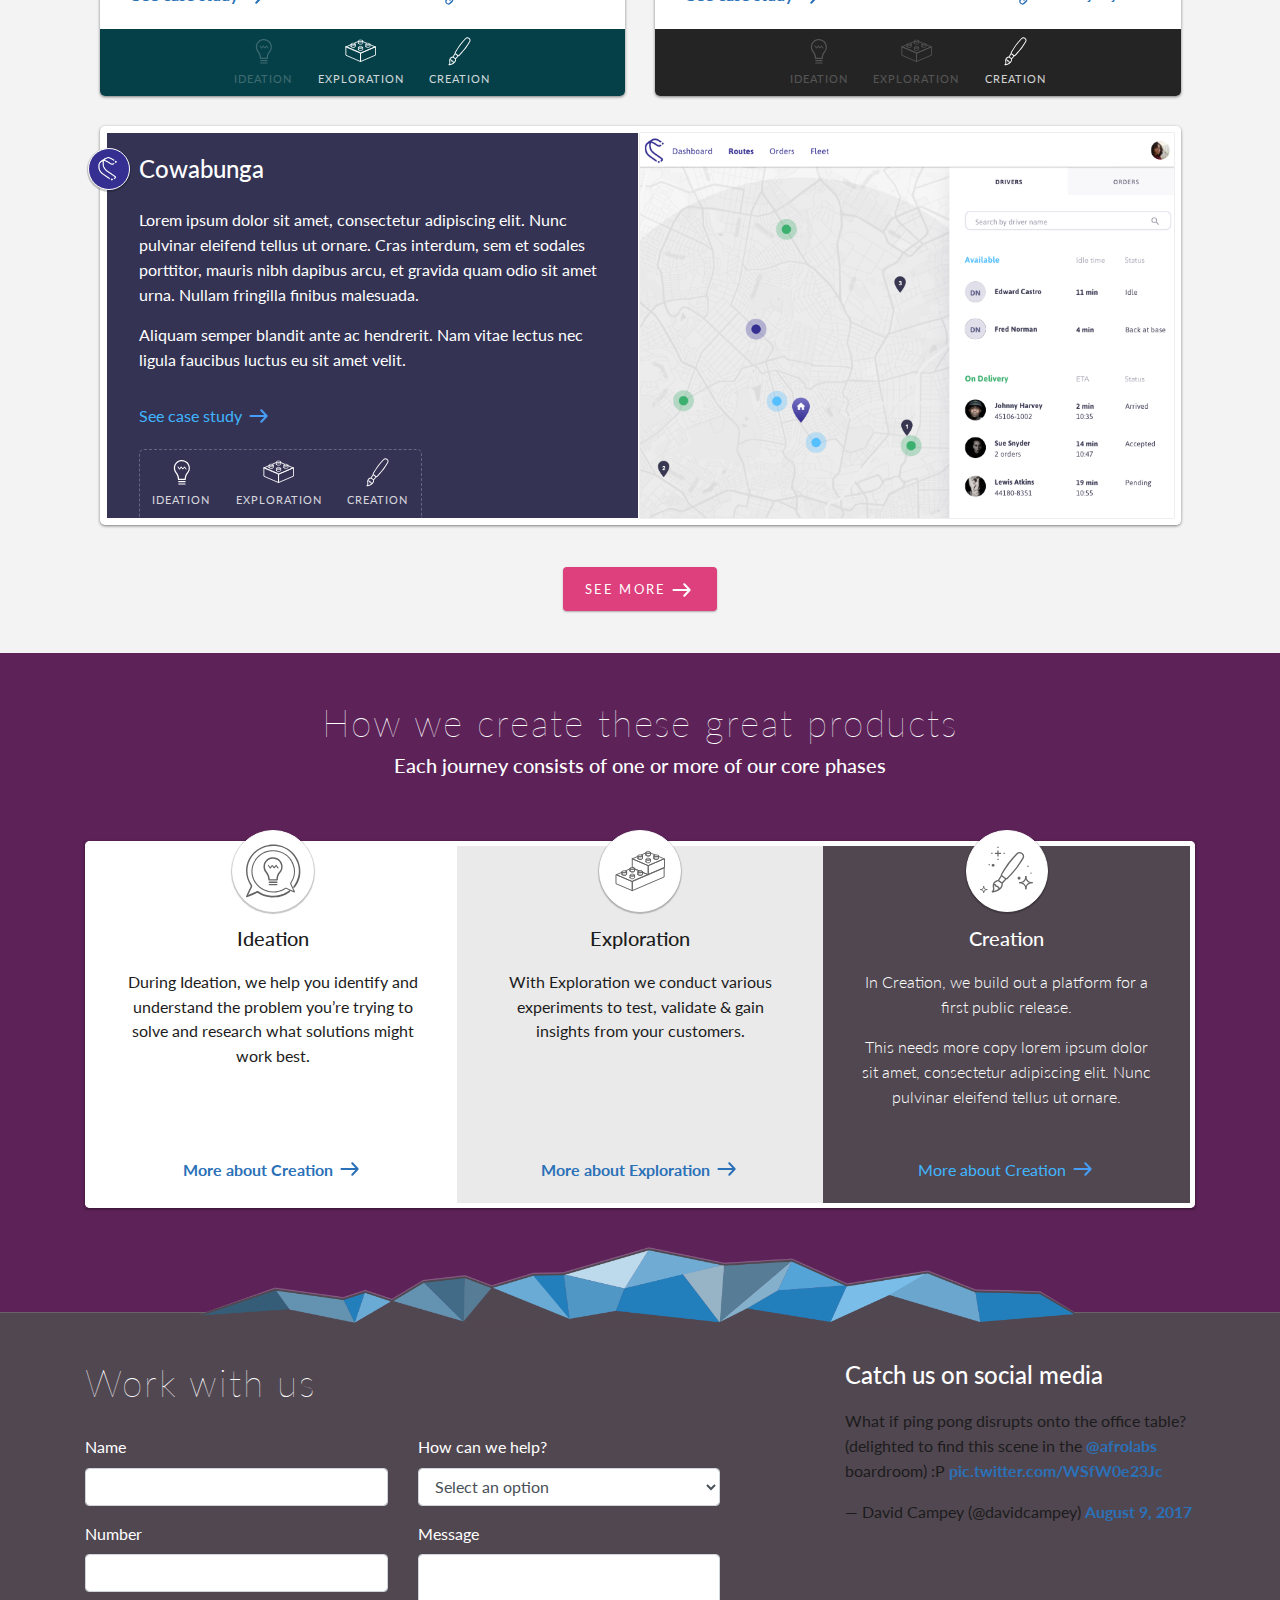
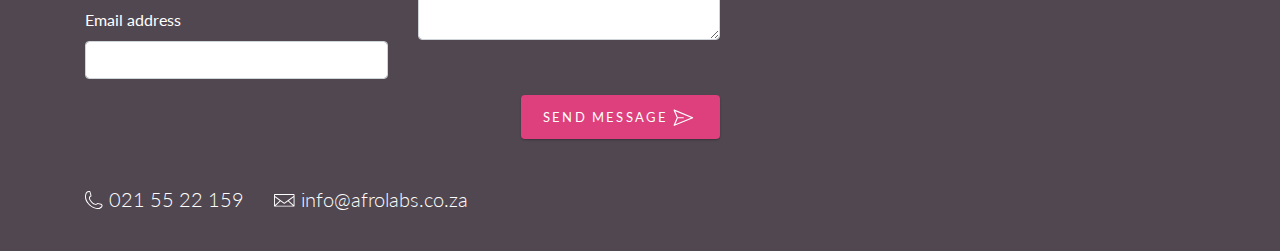
==== commit 3257ed08: "added team page and processes" ====
--- a/index.html
+++ b/index.html
@@ -18,13 +18,14 @@
                 <img src="images/logo.svg" alt="Afro Labs">
             </a>
             <button class="navbar-toggler" type="button" data-toggle="collapse" data-target="#navbarTogglerDemo02" aria-controls="navbarTogglerDemo02" aria-expanded="false" aria-label="Toggle navigation">
+                <span class="navbar-toggler-label">MENU</span>
                 <span class="navbar-toggler-icon"></span>
             </button>
             
             <div class="collapse navbar-collapse" id="navbarTogglerDemo02">
                 <ul class="navbar-nav ml-auto">
-                    <li class="nav-item active">
-                        <a class="nav-link" href="#">Home <span class="sr-only">(current)</span></a>
+                    <li class="nav-item">
+                        <a class="nav-link" href="index.html">Home</a>
                     </li>
                     <li class="nav-item">
                         <a class="nav-link" href="#">OUR PROCESSES</a>
@@ -33,8 +34,11 @@
                         <a class="nav-link" href="#">OUR PRODUCTS</a>
                     </li>                    
                     <li class="nav-item">
-                        <a class="nav-link" href="paralax.html">PARALAX</a>
-                    </li>                     
+                        <a class="nav-link" href="paralax.html">PARALLAX</a>
+                    </li>    
+                    <li class="nav-item">
+                        <a class="nav-link" href="team.html">THE TEAM</a>
+                    </li>                                       
                 </ul>
             </div>
         </nav>       
@@ -44,10 +48,10 @@
         <div class="gradient-sky">
             <div class="clouds">
                 <img src="images/cloud3.svg" alt="">
-                <img src="images/cloud1.svg" alt="">
+                <img src="images/cloud3.svg" alt="">
                 <img src="images/cloud2.svg" alt="">
             </div>
-        </div>
+        </div>       
 
         <div class="page-wrapper home">
             <section>
@@ -293,13 +297,14 @@
                     </div>
                 </div>
             </section>
+            
+            <div class="d-flex justify-content-center low-poly">
+                <div><img src="images/low-poly.png" alt=""></div>
+            </div>            
         </div> <!-- /home -->    
     </main>
 
     <footer>
-        <div class="d-flex justify-content-center low-poly">
-            <div><img src="images/low-poly.png" alt=""></div>
-        </div>
         <div class="container">
             <div class="row">
                 <div class="col-xs-12 col-lg-7">
--- a/css/core.css
+++ b/css/core.css
@@ -6744,7 +6744,7 @@
   font-family: Lato;
   font-weight: 400;
   font-size: 16px;
-  line-height: 1.4em;
+  line-height: 1.55em;
   color: #1C1C1C;
   background-color: #F3F3F3; }
 
@@ -6761,6 +6761,8 @@
     max-width: 760px;
     margin-left: auto;
     margin-right: auto; }
+  h1.headline {
+    margin: 0 0 .8em 0; }
 
 h2 {
   color: #333333;
@@ -6841,6 +6843,11 @@
   box-shadow: 0 0 3px 0 rgba(0, 0, 0, 0.42);
   padding: .1rem 1rem;
   z-index: 500; }
+  .navbar .navbar-toggler .navbar-toggler-label {
+    font-size: 12px; }
+  .navbar .navbar-collapse {
+    padding-top: 10px;
+    padding-bottom: 10px; }
   .navbar .navbar-nav .nav-link {
     -webkit-border-radius: 4px;
     -moz-border-radius: 4px;
@@ -6856,20 +6863,18 @@
   .navbar.navbar-light {
     background-color: white; }
 
+.low-poly {
+  position: absolute;
+  bottom: -12px;
+  left: 0;
+  right: 0; }
+  .low-poly img {
+    width: 884px; }
+
 footer {
   border-top: 1px solid rgba(255, 255, 255, 0.15);
   background-color: #514751;
-  padding: 0 0 2em 0; }
-  footer .low-poly {
-    transform: translate(0, -67px);
-    -webkit-transform: translate(0, -67px);
-    -moz-transform: translate(0, -67px);
-    -o-transform: translate(0, -67px);
-    -ms-transform: translate(0, -67px);
-    overflow: hidden;
-    margin-bottom: -20px; }
-    footer .low-poly img {
-      width: 884px; }
+  padding: 3em 0 2em 0; }
   footer .container-fluid {
     max-width: 80%; }
   footer h2 {
@@ -6908,7 +6913,11 @@
       margin-top: -45px;
       margin-right: 10px; }
   .gradient-sky ~ .page-wrapper {
-    padding-top: 100px; }
+    padding-top: 100px;
+    position: relative; }
+
+.page-wrapper {
+  padding-top: 3em; }
 
 .vh-100 {
   height: 100vh;
@@ -6945,6 +6954,50 @@
   .icon-circle.icon-circle-large {
     width: 82px;
     height: 82px; }
+
+.hexagon {
+  /* http://csshexagon.com/ */
+  -webkit-box-shadow: 0 0 2px 0 rgba(0, 0, 0, 0.6);
+  -moz-box-shadow: 0 0 2px 0 rgba(0, 0, 0, 0.6);
+  box-shadow: 0 0 2px 0 rgba(0, 0, 0, 0.6);
+  position: relative;
+  width: 90px;
+  height: 51.96px;
+  background-color: #F3F3F3;
+  margin: 25.98px 0;
+  border-left: solid 2px white;
+  border-right: solid 2px white; }
+  .hexagon:before, .hexagon:after {
+    content: "";
+    position: absolute;
+    z-index: 1;
+    width: 63.64px;
+    height: 63.64px;
+    -webkit-transform: scaleY(0.5774) rotate(-45deg);
+    -ms-transform: scaleY(0.5774) rotate(-45deg);
+    transform: scaleY(0.5774) rotate(-45deg);
+    background-color: inherit;
+    left: 11.1802px;
+    -webkit-box-shadow: 0 0 2px 0 rgba(0, 0, 0, 0.6);
+    -moz-box-shadow: 0 0 2px 0 rgba(0, 0, 0, 0.6);
+    box-shadow: 0 0 2px 0 rgba(0, 0, 0, 0.6); }
+  .hexagon:before {
+    top: -31.8198px;
+    border-top: solid 2.8284px white;
+    border-right: solid 2.8284px white; }
+  .hexagon:after {
+    bottom: -31.8198px;
+    border-bottom: solid 2.8284px #ffffff;
+    border-left: solid 2.8284px #ffffff; }
+  .hexagon span {
+    display: block;
+    position: absolute;
+    top: 1.1547005383792515px;
+    left: 0;
+    width: 86px;
+    height: 49.6521px;
+    z-index: 2;
+    background: inherit; }
 
 .card {
   -webkit-box-shadow: 0 1px 3px 0 rgba(0, 0, 0, 0.5);
@@ -7152,7 +7205,171 @@
       .home section.how .card-group .card:last-child {
         border-left: 5px solid white; } }
 
-/* paralax: */
+.team {
+  background-image: linear-gradient(-180deg, #E9EFF6 15%, #071D3C 82%); }
+  .team .sections-wrapper {
+    position: relative;
+    z-index: 300;
+    margin-bottom: -400px; }
+  .team .card {
+    max-width: 380px;
+    margin-top: 30px;
+    margin-left: auto;
+    margin-right: auto; }
+    .team .card .card-header-border {
+      border-top: 10px solid #5D2359; }
+    .team .card.h-100 {
+      height: calc(100% - 60px) !important;
+      margin-bottom: 60px; }
+      .team .card.h-100 .card-body {
+        padding-bottom: 0; }
+  .team .face {
+    position: relative;
+    margin-top: -50px;
+    margin-bottom: -20px;
+    width: 100px;
+    height: 110px; }
+  .team .prlx-down, .team .prlx-up, .team .prlx-down-right, .team .prlx-up-spin {
+    position: relative; }
+  .team .landscape-scene {
+    height: 500px;
+    width: 100%;
+    position: relative;
+    overflow: hidden; }
+    .team .landscape-scene .mountains {
+      background: bottom center url("/images/night-landscape.png") no-repeat;
+      background-attachment: fixed;
+      /*background-size: 100%;*/
+      background-size: contain;
+      height: 500px;
+      width: 100%;
+      overflow: hidden;
+      position: absolute;
+      z-index: 3; }
+    .team .landscape-scene .stars {
+      position: relative;
+      z-index: 1; }
+    .team .landscape-scene .moon {
+      position: absolute;
+      bottom: 10px;
+      left: 20%;
+      z-index: 2; }
+
+.processes {
+  background-color: white; }
+  .processes .info-area {
+    width: 50%;
+    max-width: 400px; }
+  .processes .image-container img {
+    width: 100%;
+    height: auto; }
+
+/* Floating clouds: */
+#clouds {
+  position: absolute;
+  top: 70px;
+  left: 0;
+  right: 0;
+  height: 400px;
+  display: block;
+  z-index: 2;
+  opacity: .6;
+  /*Time to animate*/
+  /*variable speed, opacity, and position of clouds for realistic effect*/ }
+  #clouds .cloud {
+    width: 200px;
+    height: 60px;
+    background: #fff;
+    border-radius: 200px;
+    -moz-border-radius: 200px;
+    -webkit-border-radius: 200px;
+    position: relative; }
+  #clouds .cloud:before, #clouds .cloud:after {
+    content: '';
+    position: absolute;
+    background: #fff;
+    width: 100px;
+    height: 80px;
+    position: absolute;
+    top: -15px;
+    left: 10px;
+    border-radius: 100px;
+    -moz-border-radius: 100px;
+    -webkit-border-radius: 100px;
+    -webkit-transform: rotate(30deg);
+    transform: rotate(30deg);
+    -moz-transform: rotate(30deg); }
+  #clouds .cloud:after {
+    width: 120px;
+    height: 120px;
+    top: -55px;
+    left: auto;
+    right: 15px; }
+  #clouds .x1 {
+    -webkit-animation: moveclouds 150s linear infinite;
+    -moz-animation: moveclouds 150s linear infinite;
+    -o-animation: moveclouds 150s linear infinite; }
+  #clouds .x2 {
+    left: 200px;
+    -webkit-transform: scale(0.6);
+    -moz-transform: scale(0.6);
+    transform: scale(0.6);
+    opacity: 0.6;
+    /*opacity proportional to the size*/
+    /*Speed will also be proportional to the size and opacity*/
+    /*More the speed. Less the time in 's' = seconds*/
+    -webkit-animation: moveclouds 220s linear infinite;
+    -moz-animation: moveclouds 220s linear infinite;
+    -o-animation: moveclouds 220s linear infinite; }
+  #clouds .x3 {
+    left: -250px;
+    top: -200px;
+    -webkit-transform: scale(0.8);
+    -moz-transform: scale(0.8);
+    transform: scale(0.8);
+    opacity: 0.8;
+    /*opacity proportional to the size*/
+    -webkit-animation: moveclouds 250s linear infinite;
+    -moz-animation: moveclouds 250s linear infinite;
+    -o-animation: moveclouds 250s linear infinite; }
+  #clouds .x4 {
+    left: 470px;
+    top: -250px;
+    -webkit-transform: scale(0.75);
+    -moz-transform: scale(0.75);
+    transform: scale(0.75);
+    opacity: 0.75;
+    /*opacity proportional to the size*/
+    -webkit-animation: moveclouds 300s linear infinite;
+    -moz-animation: moveclouds 300s linear infinite;
+    -o-animation: moveclouds 300s linear infinite; }
+  #clouds .x5 {
+    left: -150px;
+    top: -150px;
+    -webkit-transform: scale(0.8);
+    -moz-transform: scale(0.8);
+    transform: scale(0.8);
+    opacity: 0.8;
+    /*opacity proportional to the size*/
+    -webkit-animation: moveclouds 350s linear infinite;
+    -moz-animation: moveclouds 350s linear infinite;
+    -o-animation: moveclouds 350s linear infinite; }
+@-webkit-keyframes moveclouds {
+  0% {
+    margin-left: 1000px; }
+  100% {
+    margin-left: -1000px; } }
+@-moz-keyframes moveclouds {
+  0% {
+    margin-left: 1000px; }
+  100% {
+    margin-left: -1000px; } }
+@-o-keyframes moveclouds {
+  0% {
+    margin-left: 1000px; }
+  100% {
+    margin-left: -1000px; } }
+/* Paralax clouds: */
 body, html {
   margin: 0;
   padding: 0; }
@@ -7168,42 +7385,30 @@
   /* Set the perspective to 2px. This is essentailly the simulated distance from the viewport to transformed objects.*/
   perspective: 2px; }
 
-.section {
-  /* Needed for children to be absolutely positioned relative to the parent. */
+.parallax {
   position: relative;
-  /* The height of the container. Must be set, but it doesn't really matter what the value is. */
-  height: 100vh;
-  /* For text formatting. */
-  display: flex;
-  align-items: center;
-  justify-content: center;
-  color: white;
-  text-shadow: 0 0 5px #000; }
+  z-index: 3; }
 
 .parallax::after,
 .parallax::before {
   content: "";
-  position: absolute;
+  position: fixed;
   top: 0;
   background-repeat: no-repeat;
   transform: translateZ(-2px) scale(4);
   background-size: 100%;
-  z-index: -1; }
-
-/* The styling for the static div. */
-.static {
-  background: red; }
-
-.parallax-clouds .bg::before {
+  z-index: 0; }
+
+.cloud-bg::before {
   background-image: url("../images/cloud-left.svg");
   left: 0;
-  top: -520px;
+  top: -300px;
   width: 90px;
   height: 45px; }
-.parallax-clouds .bg::after {
+.cloud-bg::after {
   background-image: url("../images/clouds-right.svg");
   right: 0;
-  top: -480px;
+  top: -300px;
   width: 227px;
   height: 60px; }
 
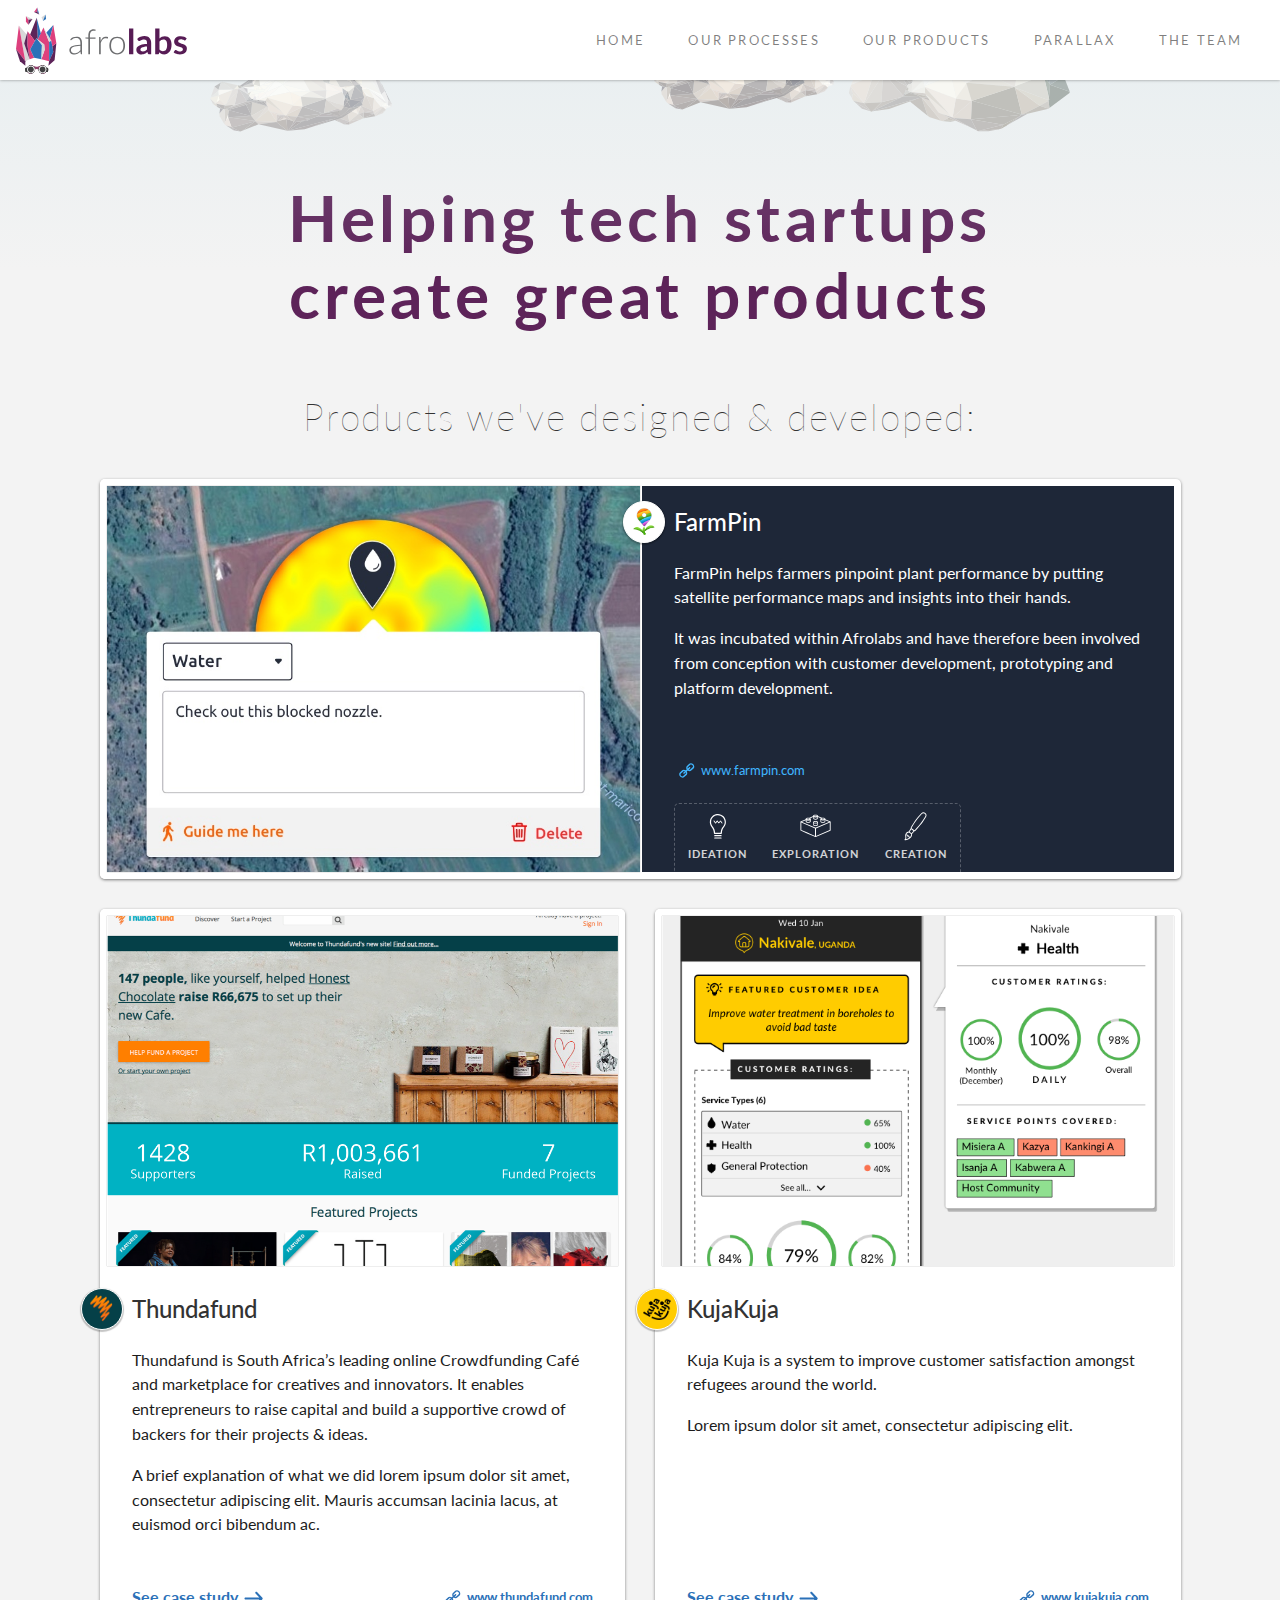
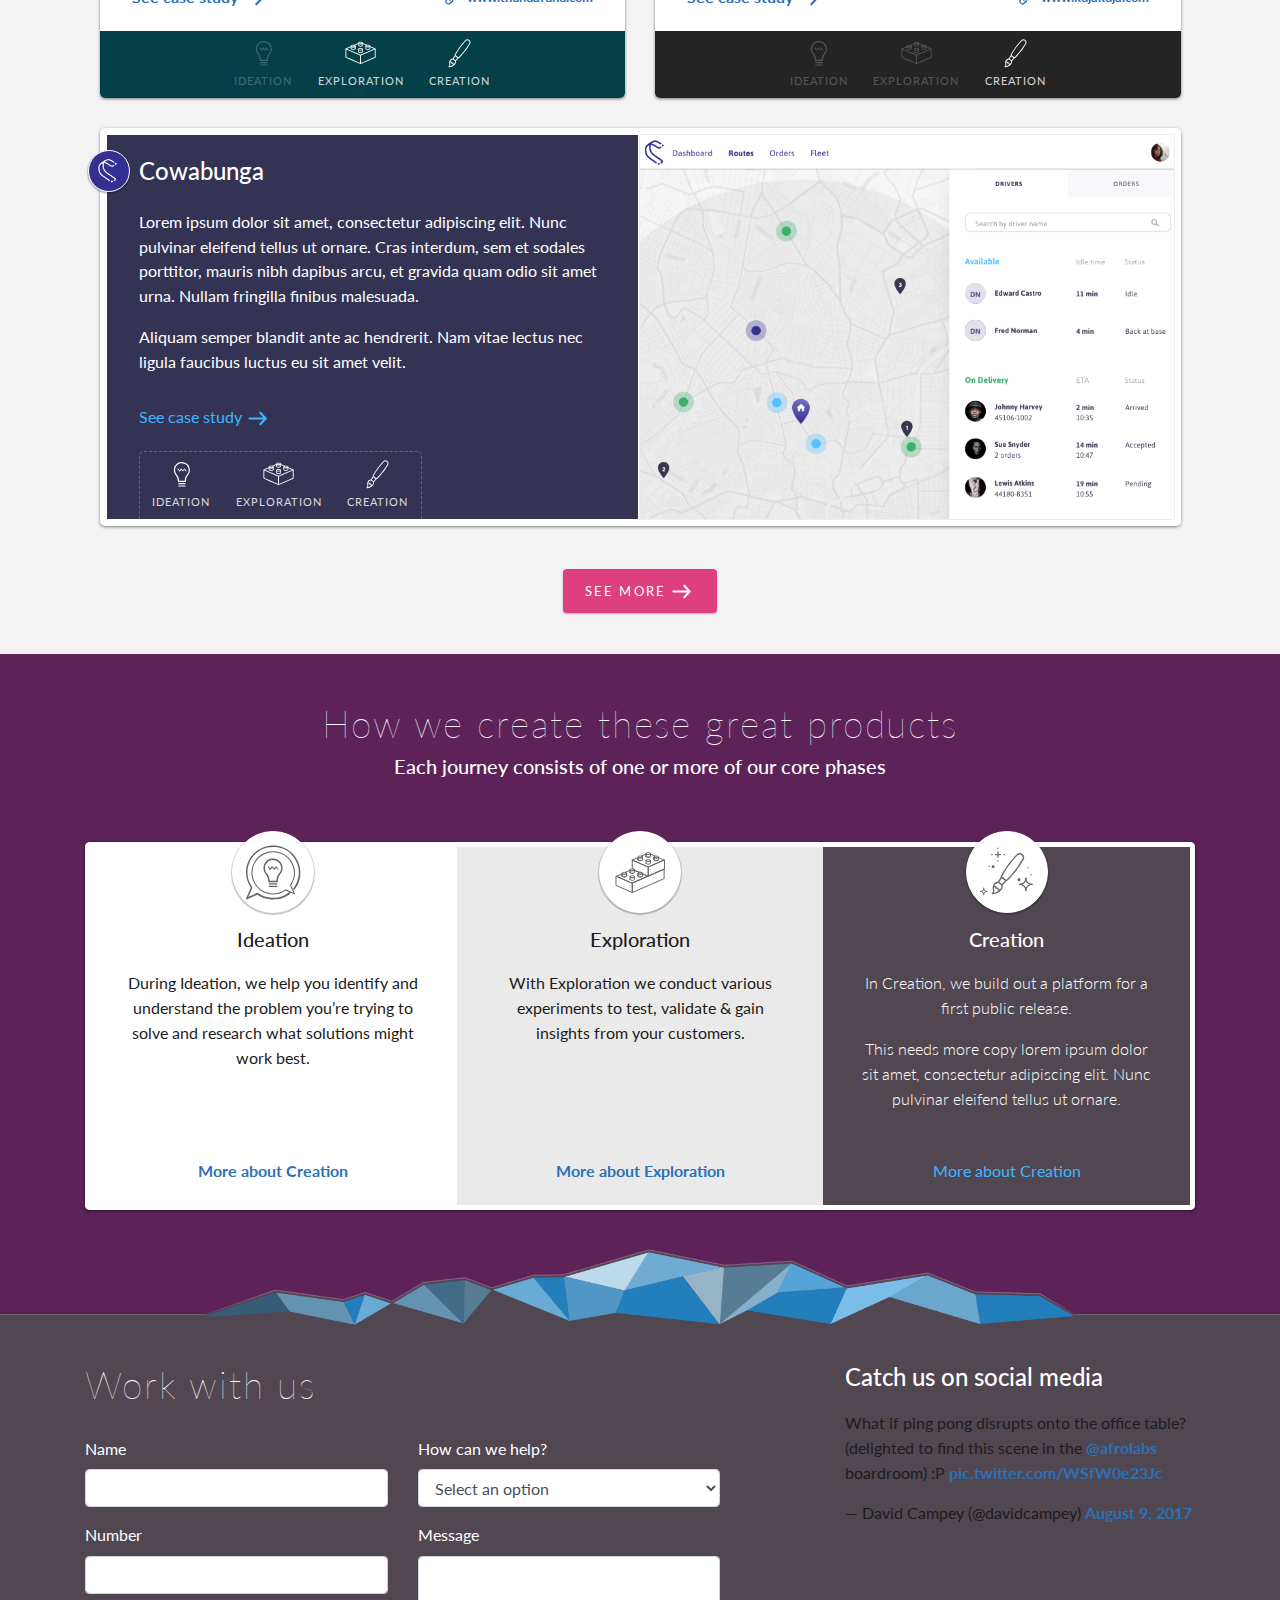
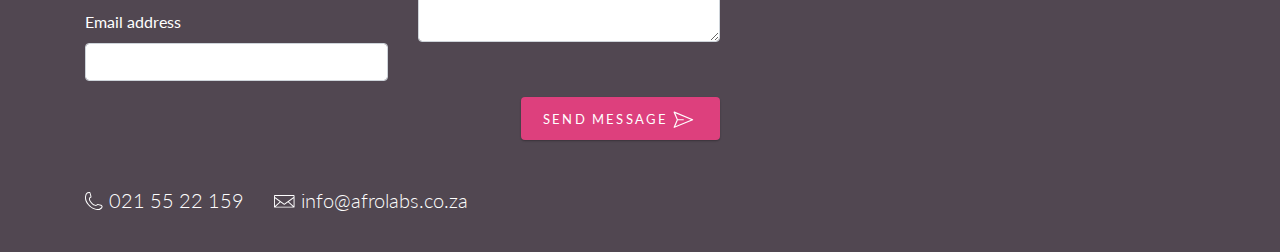
==== commit 50de3669: "Renamed svgs; added svg script; added processes page; did more work on team page" ====
--- a/index.html
+++ b/index.html
@@ -28,7 +28,7 @@
                         <a class="nav-link" href="index.html">Home</a>
                     </li>
                     <li class="nav-item">
-                        <a class="nav-link" href="#">OUR PROCESSES</a>
+                        <a class="nav-link" href="processes.html">OUR PROCESSES</a>
                     </li>
                     <li class="nav-item">
                         <a class="nav-link" href="#">OUR PRODUCTS</a>
@@ -68,42 +68,41 @@
                             <div class="card card-horizontal">
                                 <div class="card-header">
                                     <div class="fill">
-                                        <img src="images/products/droneclouds.png" alt="Drone Clouds">
+                                        <img src="images/products/farmpin.jpg" alt="Farm Pin">
                                     </div>
                                 </div>
                                 <div class="card-body" style="background-color: #1E2738">
                                     <div class="top-bit">
                                         <h3 class="card-title" style="color: white">
-                                            <span style="background-color: #FF5D03" class="icon-circle d-flex align-items-center justify-content-center"><img src="images/products/droneclouds-icon.png" alt=""></span>
-                                            DroneClouds
+                                            <span style="background-color: white" class="icon-circle d-flex align-items-center justify-content-center"><img src="images/products/farmpin-icon.png" alt=""></span>
+                                            FarmPin
                                         </h3>
                                         <div class="card-text" style="color: white">
-                                            <p>DroneClouds helps farmers increase yield by giving them to-the-point, actionable crop insights using drones, satellites, experts, the cloud &amp; mobile.</p>
-                                            <p>A brief explanation of what we did lorem ipsum dolor sit amet, consectetur adipiscing elit. Mauris accumsan lacinia lacus, at euismod orci bibendum ac.</p>  
-                                        </div> 
+                                            <p>FarmPin helps farmers pinpoint plant performance by putting satellite performance maps and insights into their hands.</p>
+                                            <p>It was incubated within Afrolabs and have therefore been involved from conception with customer development, prototyping and platform development.</p>
+                                        </div>
                                     </div>
 
                                     <div class="card-footer">
                                         <div class="card-actions d-flex justify-content-between">
-                                            <a href="#" class="lighter-link case-study-link">See case study</a>
-                                            <a class="caption text-truncate lighter-link project-link" href="#">www.droneclouds.com</a>
+                                            <a class="caption text-truncate lighter-link project-link" href="https://farmpin.com/" target="_blank"><img class="left svg" src="images/link.svg" alt="">www.farmpin.com</a>
                                         </div>
                                         <div class="card-project-processes d-flex d-lg-inline-flex align-items-center justify-content-center" style="background-color: #1E2738;">
-                                            <div class="card-processes-item">
-                                                <img src="images/ideation.svg">
+                                            <a class="card-processes-item" href="#how">
+                                                <img class="svg" src="images/ideation.svg" alt="">
                                                 <p class="caption">Ideation</p>
-                                            </div>                                            
-                                            <div class="card-processes-item">
-                                                <img src="images/exploration.svg">
+                                            </a>
+                                            <a class="card-processes-item" href="#how">
+                                                <img class="svg" src="images/exploration.svg" alt="">
                                                 <p class="caption">Exploration</p>
-                                            </div>                                            
-                                            <div class="card-processes-item">
-                                                <img src="images/creation.svg">
+                                            </a>
+                                            <a class="card-processes-item" href="#how">
+                                                <img class="svg" src="images/creation.svg" alt="">
                                                 <p class="caption">Creation</p>
-                                            </div>                                            
-                                        </div>
-                                    </div>                                    
-                                </div>                               
+                                            </a>
+                                        </div>
+                                    </div>
+                                </div>
                             </div> <!--  /card-horizontal -->
                         </div>
                     </div>
@@ -127,20 +126,20 @@
                                 </div>
                                 <div class="card-footer">
                                     <div class="card-actions d-flex justify-content-between">
-                                        <a href="#">See case study<img class="right" src="images/arrow-next-blue.svg" alt=""></a>
-                                        <a class="caption text-truncate" href="#"><img class="left" src="images/link-blue.svg" alt="">www.thundafund.com</a>
+                                        <a href="#">See case study<img class="right svg" src="images/arrow-right.svg" alt=""></a>
+                                        <a class="caption text-truncate" href="#"><img class="left svg" src="images/link.svg" alt="">www.thundafund.com</a>
                                     </div>
                                     <div class="card-project-processes d-flex align-items-center justify-content-center"  style="background-color: #054048;">
                                         <div class="card-processes-item disabled">
-                                            <img src="images/ideation.svg">
+                                            <img class="svg" src="images/ideation.svg" alt="">
                                             <p class="caption">Ideation</p>
                                         </div>                                            
                                         <div class="card-processes-item">
-                                            <img src="images/exploration.svg">
+                                            <img class="svg" src="images/exploration.svg" alt="">
                                             <p class="caption">Exploration</p>
                                         </div>                                            
                                         <div class="card-processes-item">
-                                            <img src="images/creation.svg">
+                                            <img class="svg" src="images/creation.svg" alt="">
                                             <p class="caption">Creation</p>
                                         </div>                                            
                                     </div>
@@ -167,20 +166,20 @@
                                 </div>
                                 <div class="card-footer">
                                     <div class="card-actions d-flex justify-content-between">
-                                        <a href="#">See case study<img class="right" src="images/arrow-next-blue.svg"></a>
-                                        <a class="caption text-truncate" href="#"><img class="left" src="images/link-blue.svg">www.kujakuja.com</a>
+                                        <a href="#">See case study<img class="right svg" src="images/arrow-right.svg" alt=""></a>
+                                        <a class="caption text-truncate" href="#"><img class="left svg" src="images/link.svg" alt="">www.kujakuja.com</a>
                                     </div>
                                     <div class="card-project-processes d-flex align-items-center justify-content-center">
                                         <div class="card-processes-item disabled">
-                                            <img src="images/ideation.svg">
+                                            <img class="svg" src="images/ideation.svg" alt="">
                                             <p class="caption">Ideation</p>
                                         </div>                                            
                                         <div class="card-processes-item disabled">
-                                            <img src="images/exploration.svg">
+                                            <img class="svg" src="images/exploration.svg" alt="">
                                             <p class="caption">Exploration</p>
                                         </div>                                            
                                         <div class="card-processes-item">
-                                            <img src="images/creation.svg">
+                                            <img class="svg" src="images/creation.svg" alt="">
                                             <p class="caption">Creation</p>
                                         </div>                                            
                                     </div>
@@ -211,19 +210,19 @@
 
                                     <div class="card-footer">
                                         <div class="card-actions d-flex justify-content-between">
-                                            <a href="#" class="lighter-link case-study-link">See case study</a>
+                                            <a href="#" class="lighter-link case-study-link">See case study<img class="right svg" src="images/arrow-right.svg" alt=""></a>
                                         </div>
                                         <div class="card-project-processes d-flex d-lg-inline-flex align-items-center justify-content-center" style="background-color: #343354">
                                             <div class="card-processes-item">
-                                                <img src="images/ideation.svg">
+                                                <img class="svg" src="images/ideation.svg" alt="">
                                                 <p class="caption">Ideation</p>
                                             </div>                                            
                                             <div class="card-processes-item">
-                                                <img src="images/exploration.svg">
+                                                <img class="svg" src="images/exploration.svg" alt="">
                                                 <p class="caption">Exploration</p>
                                             </div>                                            
                                             <div class="card-processes-item">
-                                                <img src="images/creation.svg">
+                                                <img class="svg" src="images/creation.svg" alt="">
                                                 <p class="caption">Creation</p>
                                             </div>                                            
                                         </div>
@@ -234,7 +233,7 @@
                     </div>
 
                     <div class="d-flex justify-content-center">
-                        <a class="btn more-btn" href="">See more<img src="images/arrow-next-white.svg" alt=""></a>
+                        <a class="btn more-btn" href="">See more<img class="svg" src="images/arrow-right.svg" alt=""></a>
                     </div>
                 </div>
             </section>  
@@ -344,12 +343,12 @@
                             </div>
                         </div>
                         <div class="d-flex flex-row-reverse">
-                            <button class="btn right">Send message<img src="images/send-envelope-white.svg" alt=""></button>
+                            <button class="btn right">Send message<img class="svg" src="images/send-envelope.svg" alt=""></button>
                         </div>
                     </form>
                     <div class="contact-deets d-none d-lg-block">
-                        <h4 class="d-inline-flex text-white"><img src="images/telephone-white.svg">021 55 22 159</h4>
-                        <h4 class="d-inline-flex text-white"><img src="images/envelope-white.svg">info@afrolabs.co.za</h4>
+                        <h4 class="d-inline-flex text-white"><img class="svg" src="images/telephone.svg" alt="Phone number">021 55 22 159</h4>
+                        <h4 class="d-inline-flex text-white"><img class="svg" src="images/envelope.svg" alt="Email">info@afrolabs.co.za</h4>
                     </div>  
                 </div>
                 <div class="col-xs-12 col-lg-4 offset-lg-1">
@@ -362,14 +361,16 @@
             </div>
             <div class="row">
                 <div class="contact-deets d-lg-none text-center w-100">
-                    <h4 class="d-inline-flex text-white"><img src="images/telephone-white.svg">021 55 22 159</h4>
-                    <h4 class="d-inline-flex text-white"><img src="images/envelope-white.svg">info@afrolabs.co.za</h4>
+                    <h4 class="d-inline-flex text-white"><img class="svg" src="images/telephonee.svg" alt="Phone number">021 55 22 159</h4>
+                    <h4 class="d-inline-flex text-white"><img class="svg" src="images/envelope.svg" alt="Email">info@afrolabs.co.za</h4>
                 </div>                  
             </div>
         </div>
     </footer>
 
-    <script src="https://code.jquery.com/jquery-3.3.1.slim.min.js" integrity="sha384-q8i/X+965DzO0rT7abK41JStQIAqVgRVzpbzo5smXKp4YfRvH+8abtTE1Pi6jizo" crossorigin="anonymous"></script>
+    <script src="https://code.jquery.com/jquery-3.3.1.min.js" integrity="sha256-FgpCb/KJQlLNfOu91ta32o/NMZxltwRo8QtmkMRdAu8=" crossorigin="anonymous"></script>
+    <script type="text/javascript" src="/js/light-parallax-scroll-1.0.min.js"></script>
+    <script type="text/javascript" src="/js/svg-inline.js"></script>
     <script src="https://cdnjs.cloudflare.com/ajax/libs/popper.js/1.14.0/umd/popper.min.js" integrity="sha384-cs/chFZiN24E4KMATLdqdvsezGxaGsi4hLGOzlXwp5UZB1LY//20VyM2taTB4QvJ" crossorigin="anonymous"></script>
     <script src="https://stackpath.bootstrapcdn.com/bootstrap/4.1.0/js/bootstrap.min.js" integrity="sha384-uefMccjFJAIv6A+rW+L4AHf99KvxDjWSu1z9VI8SKNVmz4sk7buKt/6v9KI65qnm" crossorigin="anonymous"></script>
   </body>
--- a/css/core.css
+++ b/css/core.css
@@ -6748,6 +6748,12 @@
   color: #1C1C1C;
   background-color: #F3F3F3; }
 
+.svg {
+  vertical-align: middle;
+  margin-top: -2px; }
+  .svg path {
+    fill: currentColor; }
+
 h1 {
   color: #333333;
   font-size: 3.7em;
@@ -6785,22 +6791,12 @@
 a {
   color: #2B71B8;
   font-weight: 700; }
-  a.case-study-link {
-    padding-right: 30px;
-    background: right center url("/images/arrow-next-blue.svg") no-repeat; }
-  a.project-link {
-    padding-left: 25px;
-    background: left center url("/images/link-blue.svg") no-repeat; }
   a:hover {
     text-decoration: underline;
     color: #1259A1; }
   a.lighter-link, a.lighter-link:hover {
     font-weight: 400;
     color: #40B6FF; }
-    a.lighter-link.case-study-link, a.lighter-link:hover.case-study-link {
-      background-image: url("/images/arrow-next-lightblue.svg"); }
-    a.lighter-link.project-link, a.lighter-link:hover.project-link {
-      background-image: url("/images/link-lightblue.svg"); }
 
 .font-lightweight {
   font-weight: lighter; }
@@ -6882,8 +6878,8 @@
   footer .contact-deets h4 {
     font-weight: 300;
     margin-right: 1.2em; }
-    footer .contact-deets h4 img {
-      margin-top: 3px; }
+    footer .contact-deets h4 .svg {
+      margin-top: 4px; }
   footer form {
     margin-bottom: 3em; }
   footer .social-embed > * {
@@ -7050,8 +7046,9 @@
       background-color: #242424; }
       .card .card-footer .card-project-processes .card-processes-item {
         padding: .3em .8em;
-        text-align: center; }
-        .card .card-footer .card-project-processes .card-processes-item img {
+        text-align: center;
+        color: white; }
+        .card .card-footer .card-project-processes .card-processes-item .svg {
           margin-top: 2px; }
         .card .card-footer .card-project-processes .card-processes-item .caption {
           opacity: 0.8;
@@ -7257,12 +7254,44 @@
 
 .processes {
   background-color: white; }
-  .processes .info-area {
-    width: 50%;
-    max-width: 400px; }
+  .processes .info-area h2 {
+    color: #5D2359;
+    font-size: 2.8em;
+    font-weight: 500;
+    letter-spacing: .12em;
+    margin: 1rem 0; }
   .processes .image-container img {
     width: 100%;
     height: auto; }
+  .processes .image-container.ideation img {
+    width: 105%;
+    max-width: 819px;
+    margin-left: -70px; }
+  .processes .process-circle {
+    -webkit-border-radius: 50%;
+    -moz-border-radius: 50%;
+    border-radius: 50%;
+    border: 1px dashed #767676;
+    width: 98px;
+    height: 98px;
+    margin-left: -13px;
+    position: relative; }
+    .processes .process-circle:after {
+      content: "";
+      -webkit-border-radius: 50%;
+      -moz-border-radius: 50%;
+      border-radius: 50%;
+      position: absolute;
+      left: -218px;
+      top: 10px;
+      border: 1px dashed transparent;
+      border-top-color: #767676;
+      display: block;
+      width: 250px;
+      height: 150px;
+      transform: rotate(-5deg); }
+  .processes section.ideation {
+    border-bottom: 2px solid #898989; }
 
 /* Floating clouds: */
 #clouds {
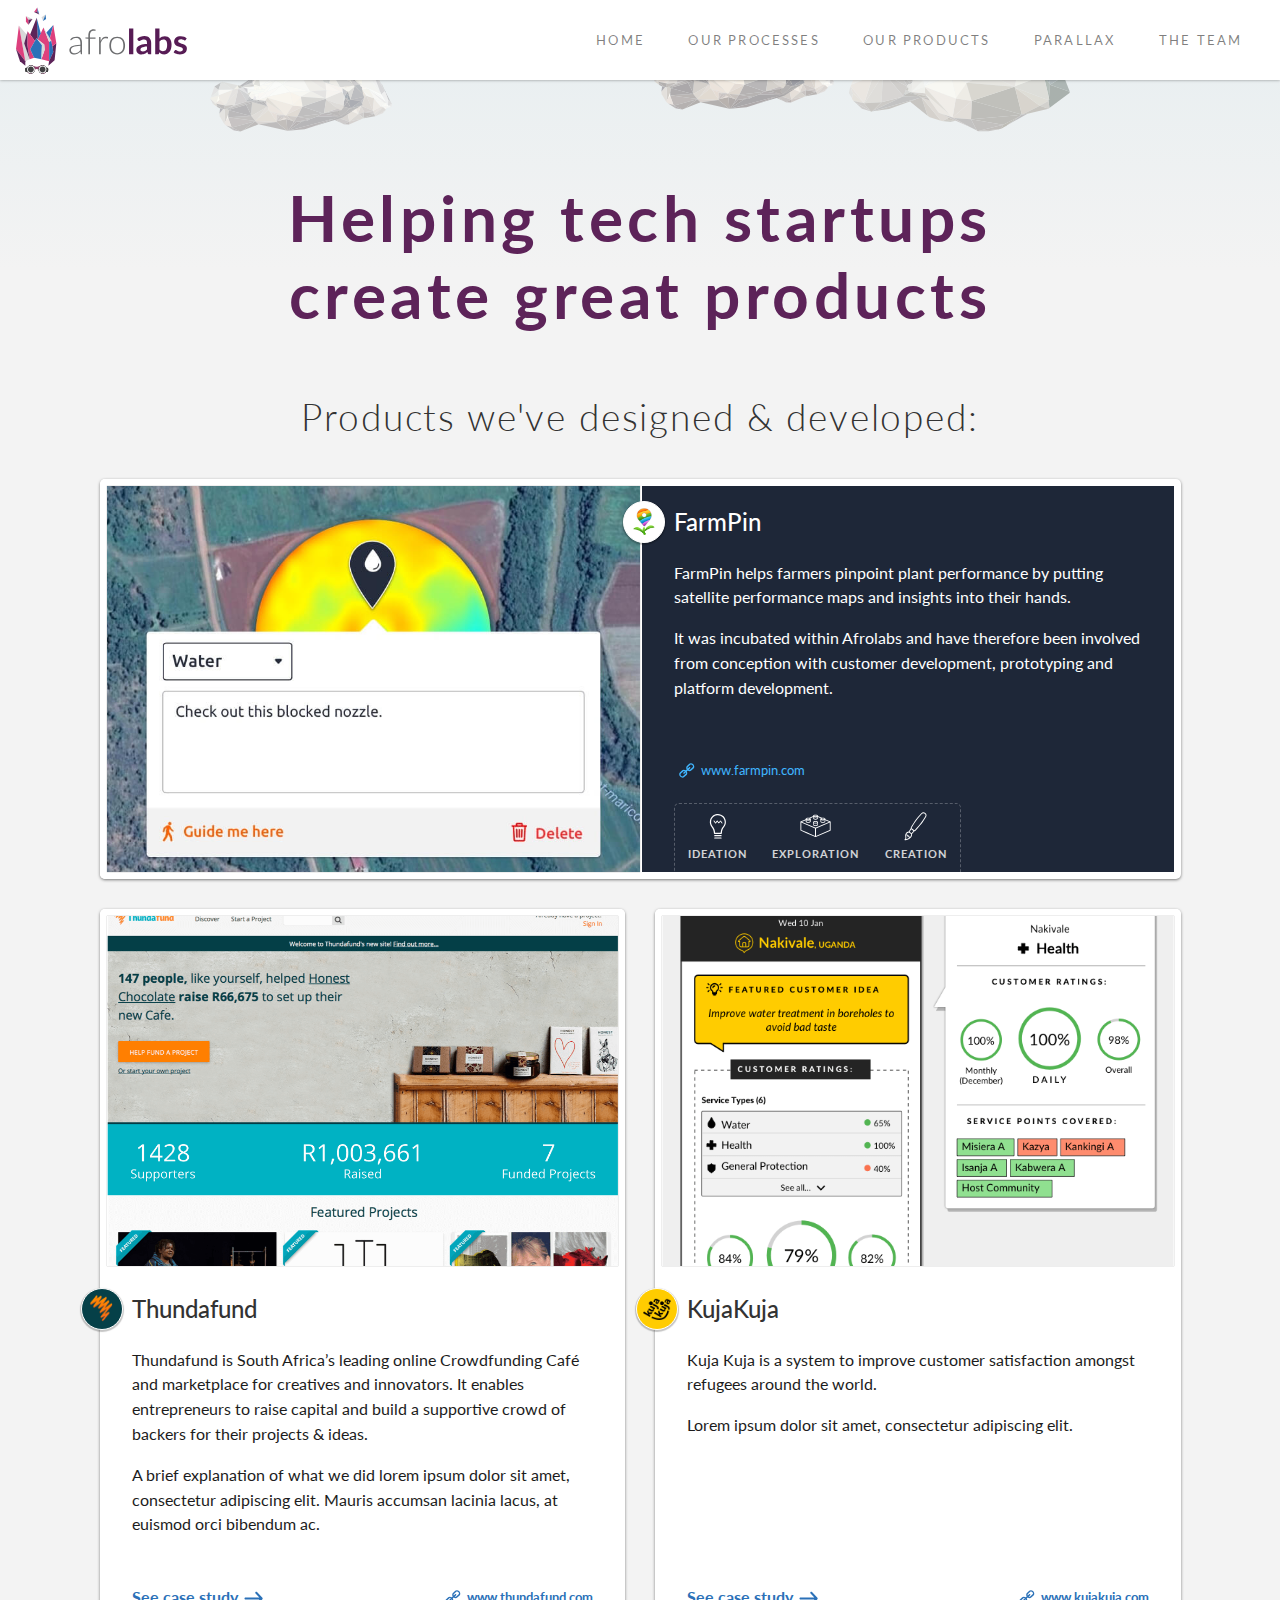
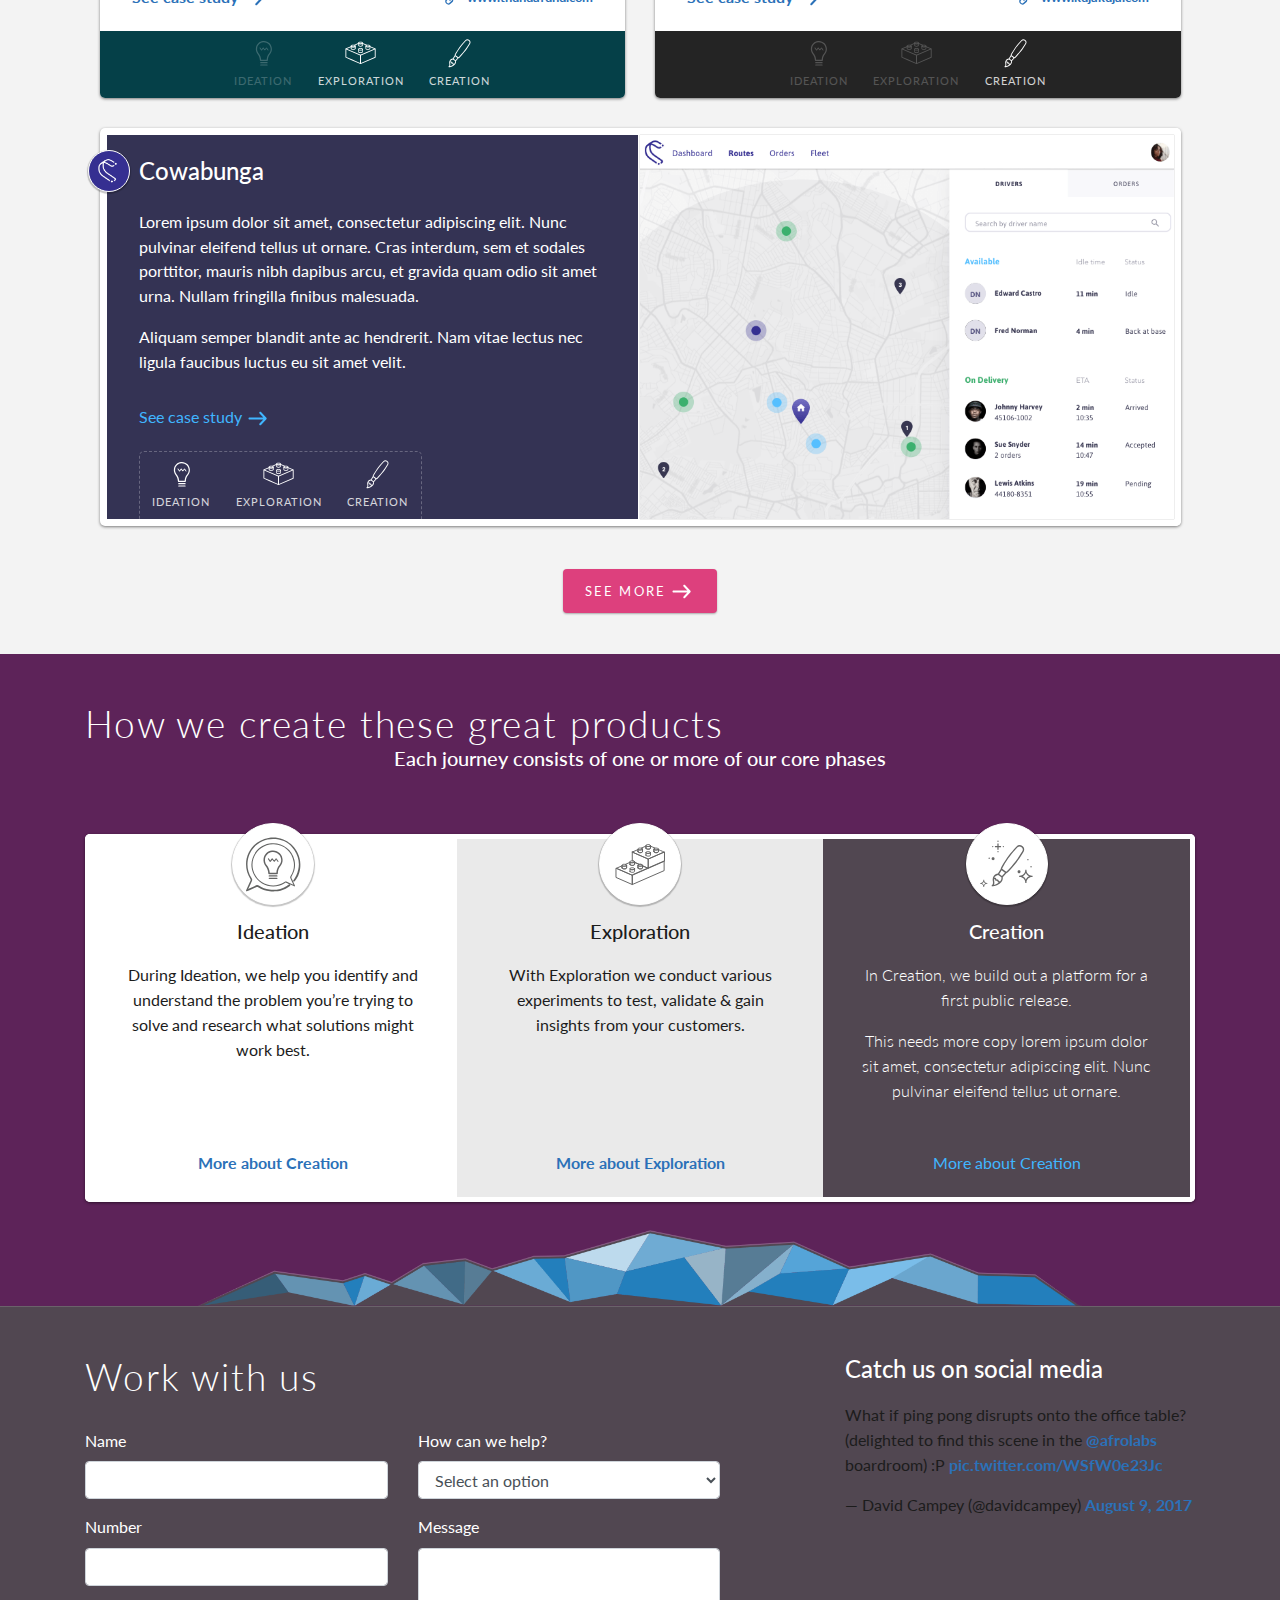
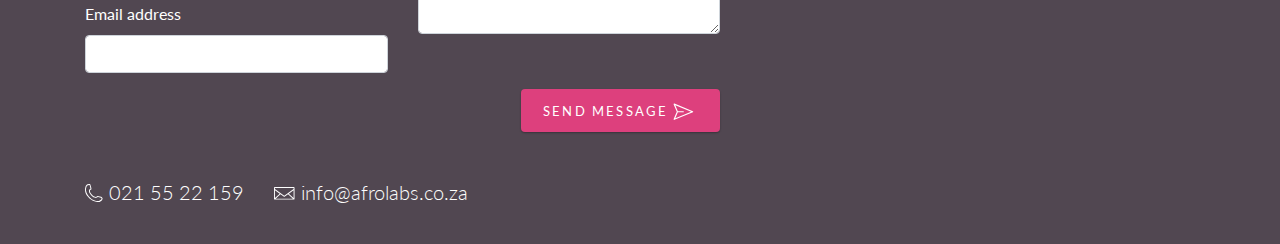
==== commit 3a3d0981: "optimised images" ====
--- a/index.html
+++ b/index.html
@@ -361,7 +361,7 @@
             </div>
             <div class="row">
                 <div class="contact-deets d-lg-none text-center w-100">
-                    <h4 class="d-inline-flex text-white"><img class="svg" src="images/telephonee.svg" alt="Phone number">021 55 22 159</h4>
+                    <h4 class="d-inline-flex text-white"><img class="svg" src="images/telephone.svg" alt="Phone number">021 55 22 159</h4>
                     <h4 class="d-inline-flex text-white"><img class="svg" src="images/envelope.svg" alt="Email">info@afrolabs.co.za</h4>
                 </div>                  
             </div>
--- a/css/core.css
+++ b/css/core.css
@@ -6757,8 +6757,9 @@
 h1 {
   color: #333333;
   font-size: 3.7em;
-  font-weight: lighter;
-  letter-spacing: .07em; }
+  font-weight: 300;
+  letter-spacing: .07em;
+  margin: 0 0 30px 0; }
   h1.home-headline {
     font-weight: bold;
     font-size: 4em;
@@ -6766,27 +6767,44 @@
     margin-bottom: 3.8rem;
     max-width: 760px;
     margin-left: auto;
-    margin-right: auto; }
-  h1.headline {
-    margin: 0 0 .8em 0; }
+    margin-right: auto;
+    z-index: 500;
+    position: relative; }
+  @media (max-width: 767.98px) {
+    h1 {
+      font-size: 2.5em; }
+      h1.home-headline {
+        font-size: 2.9em;
+        margin-bottom: .8em; } }
 
 h2 {
   color: #333333;
   font-size: 2.3em;
-  font-weight: lighter;
-  letter-spacing: 0.05em; }
+  font-weight: 300;
+  letter-spacing: 0.05em;
+  margin: auto;
+  text-align: left; }
+  @media (max-width: 767.98px) {
+    h2 {
+      font-size: 2em; } }
 
 h3 {
   color: #333333;
   font-size: 1.5em;
   font-weight: 500;
   margin-bottom: .8em; }
+  @media (max-width: 767.98px) {
+    h3 {
+      font-size: 1.2em; } }
 
 h4 {
   font-size: 1.25em;
   font-weight: bold; }
   h4.text-white {
     font-weight: 500; }
+  @media (max-width: 767.98px) {
+    h4 {
+      font-size: 1em; } }
 
 a {
   color: #2B71B8;
@@ -6797,6 +6815,9 @@
   a.lighter-link, a.lighter-link:hover {
     font-weight: 400;
     color: #40B6FF; }
+  a.white-link, a.white-link:hover {
+    font-weight: 400;
+    color: white; }
 
 .font-lightweight {
   font-weight: lighter; }
@@ -6858,14 +6879,35 @@
     color: white; }
   .navbar.navbar-light {
     background-color: white; }
+  .navbar .navbar-brand img {
+    height: 50px; }
+  @media (min-width: 576px) {
+    .navbar .navbar-brand img {
+      height: auto; } }
 
 .low-poly {
   position: absolute;
-  bottom: -12px;
+  bottom: 0;
   left: 0;
   right: 0; }
   .low-poly img {
     width: 884px; }
+
+.slant-sibling {
+  position: relative;
+  z-index: 10; }
+
+.slant {
+  background: white;
+  position: relative;
+  z-index: 1;
+  margin-top: -220px; }
+  .slant .svg {
+    width: 100%;
+    height: auto;
+    fill: #5D2359; }
+  .slant ~ .slant-sibling {
+    margin-top: -100px; }
 
 footer {
   border-top: 1px solid rgba(255, 255, 255, 0.15);
@@ -6896,7 +6938,7 @@
   z-index: 1;
   left: 0;
   right: 0;
-  top: 70px;
+  top: 50px;
   text-align: center; }
   .gradient-sky .clouds {
     margin-top: -30px; }
@@ -6908,12 +6950,28 @@
     .gradient-sky .clouds img:nth-of-type(2) {
       margin-top: -45px;
       margin-right: 10px; }
+    @media (max-width: 767.98px) {
+      .gradient-sky .clouds {
+        margin-top: -40px; }
+        .gradient-sky .clouds img {
+          width: 150px;
+          height: auto; }
+        .gradient-sky .clouds img:first-of-type {
+          margin-right: 5%; }
+        .gradient-sky .clouds img:nth-of-type(2) {
+          display: none; } }
   .gradient-sky ~ .page-wrapper {
     padding-top: 100px;
     position: relative; }
+  @media (min-width: 576px) {
+    .gradient-sky {
+      top: 70px; } }
 
 .page-wrapper {
   padding-top: 3em; }
+  @media (max-width: 991.98px) {
+    .page-wrapper {
+      padding-top: 2em; } }
 
 .vh-100 {
   height: 100vh;
@@ -6995,6 +7053,26 @@
     z-index: 2;
     background: inherit; }
 
+.bounce {
+  position: relative;
+  -webkit-animation: bounce 5s infinite; }
+  .bounce.start-top {
+    -webkit-animation: bouncetop 5s infinite; }
+
+@-webkit-keyframes bounce {
+  0% {
+    bottom: 0; }
+  50% {
+    bottom: 10px; }
+  100% {
+    bottom: 0; } }
+@-webkit-keyframes bouncetop {
+  0% {
+    top: 0; }
+  50% {
+    top: 10px; }
+  100% {
+    top: 0; } }
 .card {
   -webkit-box-shadow: 0 1px 3px 0 rgba(0, 0, 0, 0.5);
   -moz-box-shadow: 0 1px 3px 0 rgba(0, 0, 0, 0.5);
@@ -7124,6 +7202,9 @@
 
 /*  /card  */
 .card-group {
+  -webkit-border-radius: 5px;
+  -moz-border-radius: 5px;
+  border-radius: 5px;
   -webkit-box-shadow: 0 1px 3px 0 rgba(0, 0, 0, 0.5);
   -moz-box-shadow: 0 1px 3px 0 rgba(0, 0, 0, 0.5);
   box-shadow: 0 1px 3px 0 rgba(0, 0, 0, 0.5); }
@@ -7254,19 +7335,24 @@
 
 .processes {
   background-color: white; }
-  .processes .info-area h2 {
-    color: #5D2359;
-    font-size: 2.8em;
-    font-weight: 500;
-    letter-spacing: .12em;
-    margin: 1rem 0; }
+  .processes .info-area {
+    padding: 4rem 0; }
+    .processes .info-area h2 {
+      color: #5D2359;
+      font-size: 2.8em;
+      font-weight: 500;
+      letter-spacing: .12em;
+      margin: 1rem 0; }
   .processes .image-container img {
     width: 100%;
     height: auto; }
-  .processes .image-container.ideation img {
-    width: 105%;
-    max-width: 819px;
-    margin-left: -70px; }
+  .processes section.ideation {
+    margin-top: 2.5rem;
+    border-bottom: 2px solid #898989; }
+    .processes section.ideation .image-container img {
+      width: 105%;
+      max-width: 819px;
+      margin-left: -70px; }
   .processes .process-circle {
     -webkit-border-radius: 50%;
     -moz-border-radius: 50%;
@@ -7290,8 +7376,148 @@
       width: 250px;
       height: 150px;
       transform: rotate(-5deg); }
-  .processes section.ideation {
-    border-bottom: 2px solid #898989; }
+    .processes .process-circle .svg {
+      margin-top: 1rem; }
+  .processes section.exploration .process-circle:after {
+    right: -287px;
+    left: auto;
+    transform: rotate(3deg);
+    width: 320px; }
+  .processes section.exploration .image-container {
+    padding: 4rem 0 3rem 1rem;
+    margin-right: -50px; }
+    .processes section.exploration .image-container img {
+      max-width: 706px; }
+  .processes section.creation {
+    background-color: #5D2359;
+    padding-bottom: 4rem; }
+    .processes section.creation .info-area {
+      color: white;
+      font-weight: 300; }
+      .processes section.creation .info-area h2 {
+        color: white; }
+    .processes section.creation .image-container {
+      position: relative; }
+      .processes section.creation .image-container:after {
+        content: "";
+        display: block;
+        background: url("/images/creation-illustration-shadow.png") no-repeat;
+        position: absolute;
+        bottom: -10px;
+        left: 50%;
+        margin-left: -170px;
+        background-size: 100%;
+        width: 113px;
+        height: 29px; }
+      .processes section.creation .image-container img {
+        margin: -100px 0 0 -100px;
+        position: relative; }
+    .processes section.creation .process-circle {
+      border-color: white; }
+      .processes section.creation .process-circle .svg {
+        fill: white; }
+      .processes section.creation .process-circle:after {
+        border-color: transparent;
+        border-bottom-color: white;
+        top: auto;
+        bottom: 20px;
+        width: 130px;
+        height: 50px;
+        left: -118px;
+        transform: rotate(0deg); }
+    @media (max-width: 1500px) {
+      .processes section.creation .slant ~ .slant-sibling {
+        margin-top: -50px; } }
+    @media (max-width: 1330px) {
+      .processes section.creation .slant {
+        margin-top: -200px; }
+      .processes section.creation .slant ~ .slant-sibling {
+        margin-top: -80px; }
+      .processes section.creation .info-area {
+        padding-bottom: 0; }
+      .processes section.creation .image-container img {
+        margin-left: -30px;
+        margin-top: -50px;
+        width: 90%; }
+      .processes section.creation .image-container:after {
+        margin-left: -135px; } }
+    @media (max-width: 1201px) {
+      .processes section.creation .slant ~ .slant-sibling {
+        margin-top: -130px; } }
+    @media (min-width: 1198px) and (max-width: 1201px) {
+      .processes section.creation .slant {
+        margin-top: -220px; } }
+    @media (max-width: 1197px) {
+      .processes section.creation .slant {
+        margin-top: -120px; } }
+  @media (max-width: 991.98px) {
+    .processes section.creation .slant {
+      margin-top: -10px; }
+      .processes section.creation .slant ~ .slant-sibling {
+        margin-top: -70px; }
+    .processes section.creation .image-container {
+      text-align: center; }
+      .processes section.creation .image-container:after {
+        margin-left: -60px; }
+      .processes section.creation .image-container img {
+        margin: 2rem 0 0 0;
+        width: 100%;
+        max-width: 540px; }
+    .processes .info-area {
+      padding: .7rem 0 2rem 0; }
+    .processes .image-container {
+      margin: -.5rem 0 1.5rem 0; }
+    .processes section.exploration .image-container {
+      margin-right: 0; }
+    .processes .process-circle {
+      margin: 0 auto; }
+      .processes .process-circle:after {
+        display: none; }
+    .processes section.ideation .image-container img {
+      margin-left: 0;
+      width: 100%; }
+    .processes section.exploration {
+      padding-top: 2rem; }
+      .processes section.exploration .image-container {
+        padding: 0;
+        text-align: center; }
+        .processes section.exploration .image-container img {
+          max-width: 550px; } }
+  @media (max-width: 767.98px) {
+    .processes .process-circle {
+      width: 80px;
+      height: 80px; }
+      .processes .process-circle img, .processes .process-circle .svg {
+        width: 62%;
+        height: auto;
+        margin-top: 0; }
+    .processes .info-area h2 {
+      font-size: 1.8em; }
+    .processes section.ideation {
+      margin-top: 1rem; }
+    .processes section.creation {
+      padding-bottom: 2.5rem; } }
+  @media (max-width: 575.98px) {
+    .processes .info-area {
+      padding-bottom: 1rem; }
+    .processes section.creation .slant ~ .slant-sibling {
+      margin-top: -35px; }
+    .processes section.creation .image-container {
+      margin-bottom: 1rem; }
+      .processes section.creation .image-container img {
+        width: 90%;
+        margin-top: 1rem; }
+      .processes section.creation .image-container::after {
+        width: 70px;
+        height: 20px;
+        margin-left: -40px;
+        bottom: -15px; }
+    .processes section.exploration {
+      padding-top: 1.2rem; }
+      .processes section.exploration .image-container {
+        margin-bottom: 0; }
+        .processes section.exploration .image-container img {
+          width: 90%; } }
 
 /* Floating clouds: */
 #clouds {
